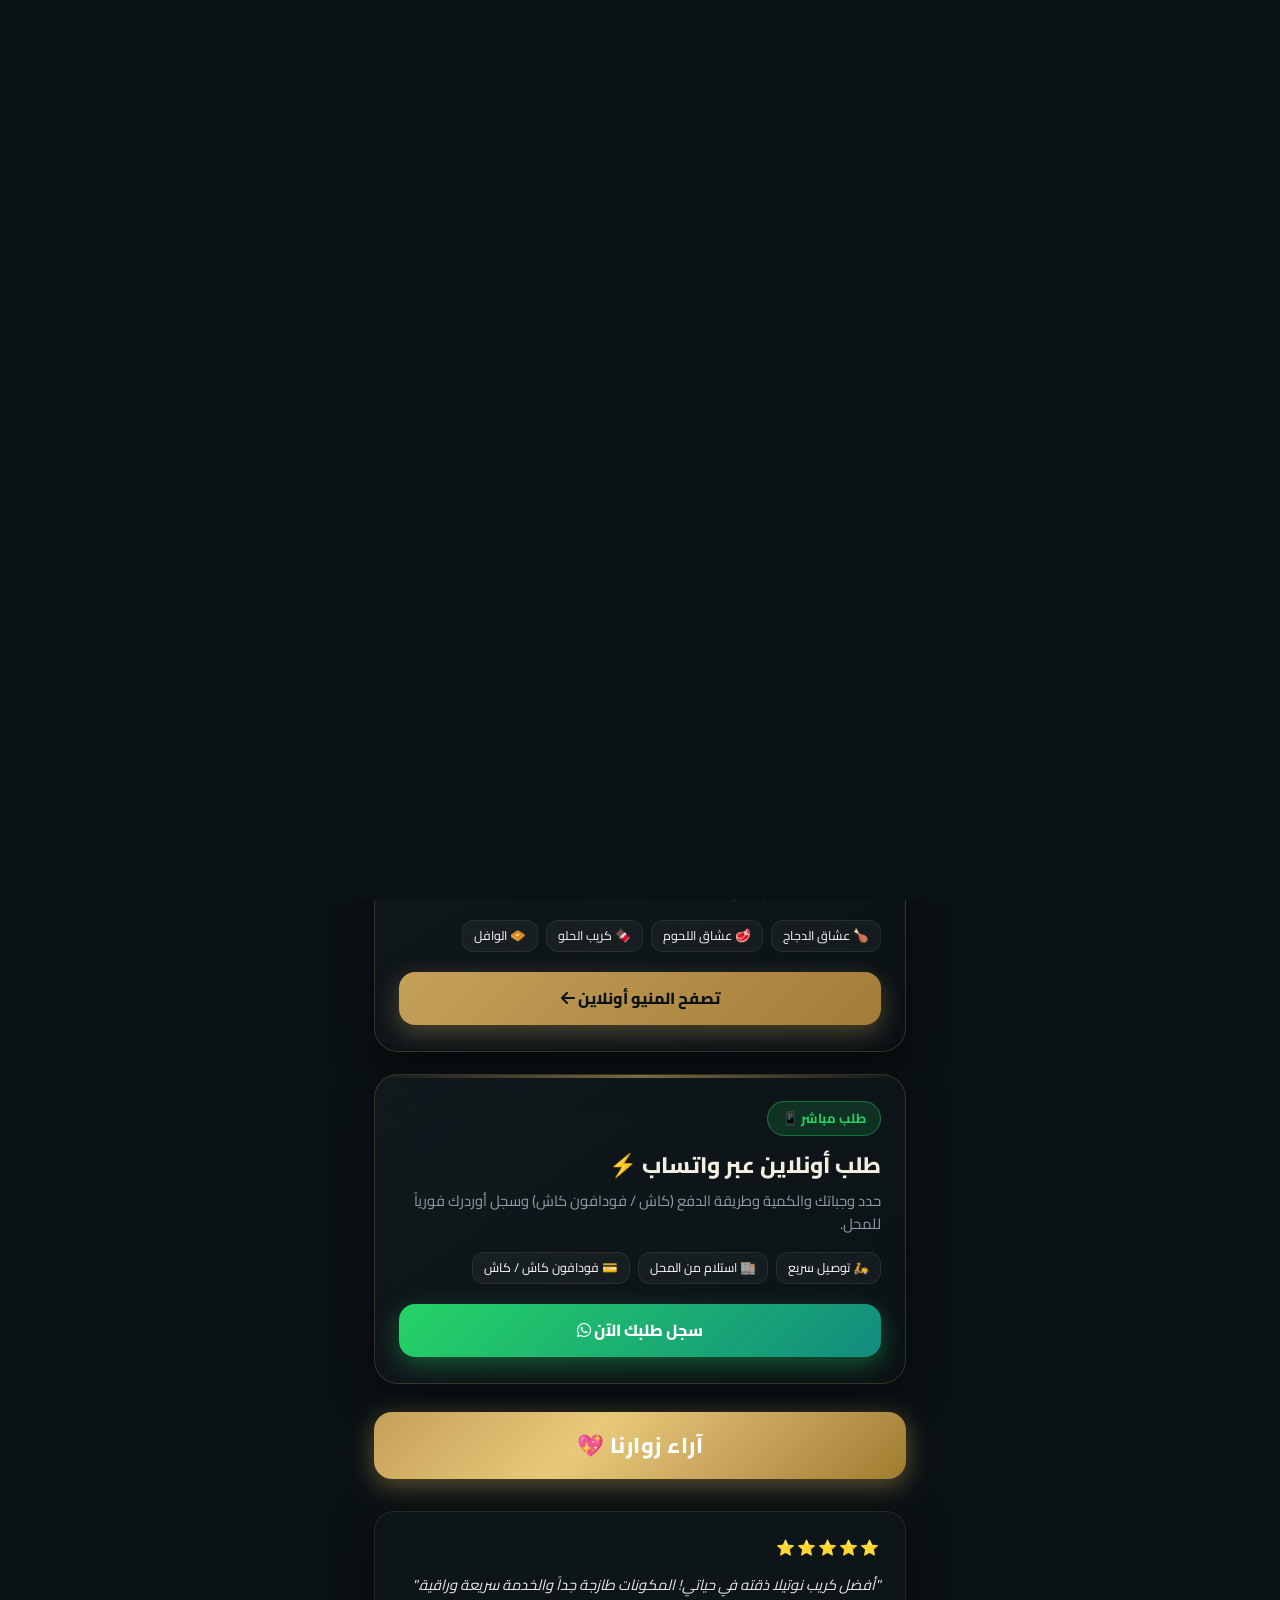
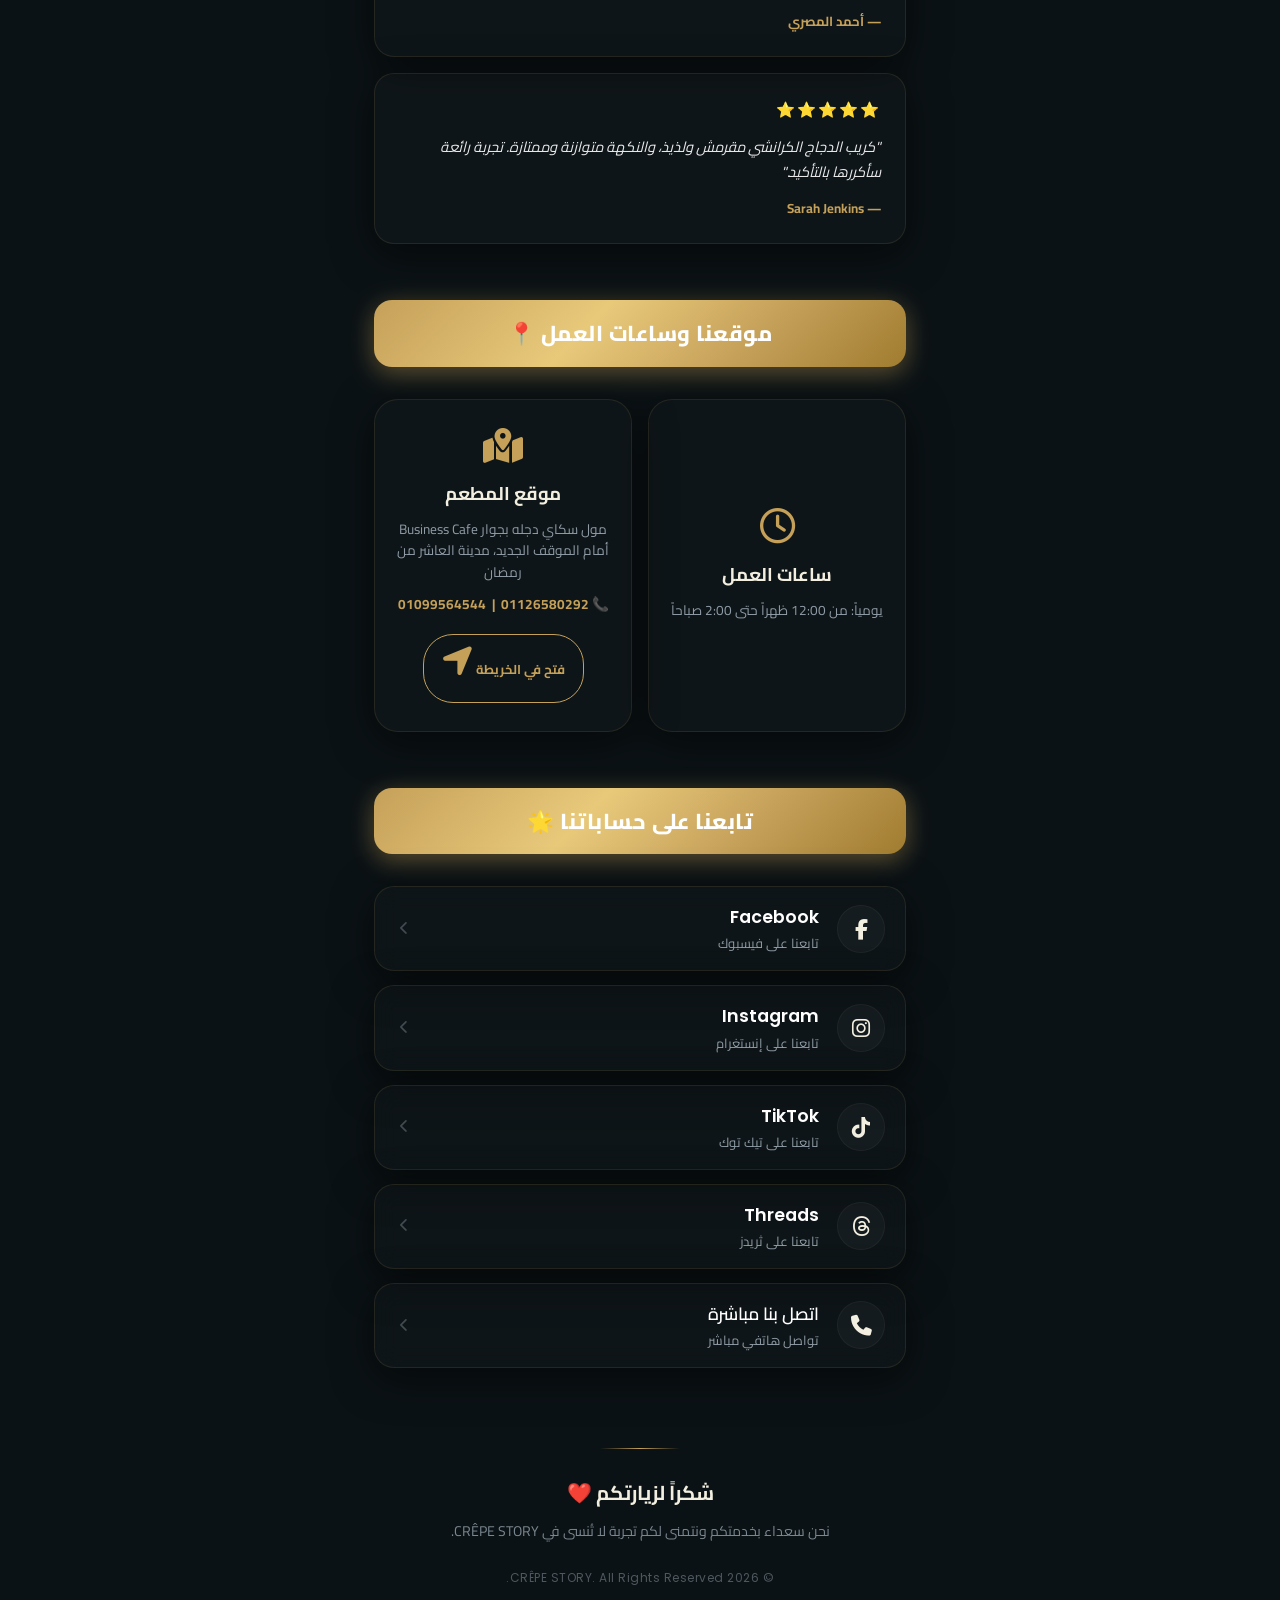
==== index.html @ ba57faab "Add files via upload" ====
<!DOCTYPE html>
<html lang="ar" dir="rtl">

<head>
    <meta charset="UTF-8">
    <meta name="viewport"
        content="width=device-width, initial-scale=1.0, maximum-scale=1.0, minimum-scale=1.0, user-scalable=no, viewport-fit=cover">
    <meta name="description"
        content="مطعم CRÊPE STORY - استمتع بأشهى أنواع الكريب الحلو والحادق، المحضرة بأفضل المكونات وبطعم لا يُنسى. نسعد بخدمتكم ونتمنى لكم تجربة مميزة.">
    <meta name="keywords" content="كريب ستوري, crepe story, كريب حلو, كريب حادق, مطعم كريب, crepe story egypt, كريب">
    <meta property="og:title" content="CRÊPE STORY | Restaurant & Café">
    <meta property="og:description"
        content="استمتع بأشهى أنواع الكريب الحلو والحادق، المحضرة بأفضل المكونات وبطعم لا يُنسى.">
    <meta property="og:image" content="logo.jpg">
    <meta property="og:type" content="website">

    <title>CRÊPE STORY | Restaurant & Café</title>

    <!-- PWA Meta & Manifest -->
    <link rel="manifest" href="manifest.json">
    <meta name="theme-color" content="#e85d04">
    <meta name="apple-mobile-web-app-capable" content="yes">
    <meta name="apple-mobile-web-app-status-bar-style" content="black-translucent">
    <meta name="apple-mobile-web-app-title" content="Crêpe Story">
    <link rel="apple-touch-icon" href="logo.jpg">

    <!-- Google Fonts -->
    <link rel="preconnect" href="https://fonts.googleapis.com">
    <link rel="preconnect" href="https://fonts.gstatic.com" crossorigin>
    <link
        href="https://fonts.googleapis.com/css2?family=Cairo:wght@300;400;600;700;800&family=Poppins:wght@300;400;500;600;700;800&display=swap"
        rel="stylesheet">

    <!-- FontAwesome Icons -->
    <link rel="stylesheet" href="https://cdnjs.cloudflare.com/ajax/libs/font-awesome/6.4.0/css/all.min.css">

    <!-- Custom CSS -->
    <link rel="stylesheet" href="style.css">
    <link rel="stylesheet" href="style.css?v=3">
</head>

<body data-lang="ar">

    <!-- ========== PARTICLE SPLASH SCREEN ========== -->
    <div id="door-splash" class="door-splash">
        <!-- Logo centered -->
        <div class="door-logo-wrap" id="door-logo-wrap">
            <div class="door-logo-ring">
                <img src="logo.jpg" alt="CRÊPE STORY" class="door-logo">
            </div>
            <p class="door-brand-name">CRÊPE STORY</p>
            <p class="door-brand-sub">Restaurant &amp; Café</p>
        </div>
        <!-- Particles injected here by JS -->
    </div>
    <!-- =============================================== -->


    <!-- Floating Language Switcher -->
    <div class="lang-switch-container">
        <button id="lang-btn" class="lang-btn">
            <span class="lang-ar">English <i class="fa-solid fa-globe"></i></span>
            <span class="lang-en">العربية <i class="fa-solid fa-globe"></i></span>
        </button>
    </div>

    <!-- Theme Color Switcher -->
    <div class="theme-switcher" id="theme-switcher">
        <button class="theme-toggle-btn" id="theme-toggle-btn" title="تغيير لون الخلفية">🎨</button>
        <div class="theme-dots" id="theme-dots">
            <button class="theme-dot active" data-theme="midnight" style="background:#0B1215;"
                title="Midnight"></button>
            <button class="theme-dot" data-theme="ocean" style="background:#0D1B2A;" title="Ocean"></button>
            <button class="theme-dot" data-theme="forest" style="background:#0A1A0F;" title="Forest"></button>
            <button class="theme-dot" data-theme="espresso" style="background:#1A0F0A;" title="Espresso"></button>
            <button class="theme-dot" data-theme="plum" style="background:#160D24;" title="Plum"></button>
            <button class="theme-dot" data-theme="slate" style="background:#141820;" title="Slate"></button>
        </div>
    </div>

    <!-- Luxury Background Elements -->
    <div class="bg-glow bg-glow-1"></div>
    <div class="bg-glow bg-glow-2"></div>
    <div class="bg-glow bg-glow-3"></div>

    <div class="container">
        <!-- Hero Section -->
        <header class="hero-section">
            <div class="logo-container reveal fade-down">
                <div class="logo-wrapper">
                    <img src="logo.jpg" alt="CRÊPE STORY Logo" class="brand-logo">
                </div>
            </div>

            <h1 class="brand-title reveal font-en">CRÊPE STORY</h1>
            <p class="brand-subtitle reveal font-en">Restaurant & Café</p>

            <div class="restaurant-status-badge reveal fade-down">
                <span class="status-dot"></span>
                <span class="lang-ar">مفتوح الآن للطلبات والتوصيل 🟢</span>
                <span class="lang-en">Open Now For Orders & Delivery 🟢</span>
            </div>

            <div class="welcome-box reveal fade-up">
                <div class="lang-ar">
                    <p class="welcome-title">مرحباً بكم في مطعم CRÊPE STORY ✨</p>
                    <p class="welcome-text">
                        استمتع بأشهى أنواع الكريب الحلو والحادق، المحضرة بأفضل المكونات العالمية وبطعم مميز لا يُنسى.
                    </p>
                </div>
                <div class="lang-en">
                    <p class="welcome-title">Welcome to CRÊPE STORY ✨</p>
                    <p class="welcome-text">
                        Savor our exquisite sweet and savory crepes, crafted with premium ingredients for an unforgettable dining experience.
                    </p>
                </div>
            </div>

            <div class="cta-container reveal fade-up">
                <a href="menu.html" class="btn-order btn-glow">
                    <span class="lang-ar">استعرض المنيو واطلب الآن <i class="fa-solid fa-utensils"></i></span>
                    <span class="lang-en">Explore Menu & Order <i class="fa-solid fa-utensils"></i></span>
                </a>
            </div>
        </header>

        <!-- Main World-Class Action Feature Cards -->
        <section class="portal-features-section">
            <!-- Digital Interactive Menu Card -->
            <div class="portal-card menu-portal-card reveal fade-up">
                <div class="portal-card-badge">
                    <span class="lang-ar">المنيو الرقمي 📖</span>
                    <span class="lang-en">Digital Menu 📖</span>
                </div>
                <div class="portal-card-body">
                    <h2 class="portal-card-title">
                        <span class="lang-ar">منيو كريب ستوري المتكامل 🍽️</span>
                        <span class="lang-en">Our Full Digital Menu 🍽️</span>
                    </h2>
                    <p class="portal-card-desc">
                        <span class="lang-ar">تصفح أصناف الكريب الحادق، الدجاج، اللحوم، الميكسات، الوافل والحلويات مع خاصية البحث المباشر السريعة.</span>
                        <span class="lang-en">Explore savory & sweet crepes, mixes, waffles and sides with live instant search.</span>
                    </p>
                    <div class="portal-tags">
                        <span class="portal-tag">🍗 عشاق الدجاج</span>
                        <span class="portal-tag">🥩 عشاق اللحوم</span>
                        <span class="portal-tag">🍫 كريب الحلو</span>
                        <span class="portal-tag">🧇 الوافل</span>
                    </div>
                    <a href="menu.html" class="btn-portal-action">
                        <span class="lang-ar">تصفح المنيو أونلاين <i class="fa-solid fa-arrow-left"></i></span>
                        <span class="lang-en">Browse Digital Menu <i class="fa-solid fa-arrow-right"></i></span>
                    </a>
                </div>
            </div>

            <!-- Direct Order Card -->
            <div class="portal-card order-portal-card reveal fade-up">
                <div class="portal-card-badge order-badge">
                    <span class="lang-ar">طلب مباشر 📱</span>
                    <span class="lang-en">Direct Order 📱</span>
                </div>
                <div class="portal-card-body">
                    <h2 class="portal-card-title">
                        <span class="lang-ar">طلب أونلاين عبر واتساب ⚡</span>
                        <span class="lang-en">Fast WhatsApp Pre-Order ⚡</span>
                    </h2>
                    <p class="portal-card-desc">
                        <span class="lang-ar">حدد وجباتك والكمية وطريقة الدفع (كاش / فودافون كاش) وسجل أوردرك فورياً للمحل.</span>
                        <span class="lang-en">Select items, delivery method & payment option for quick WhatsApp order dispatch.</span>
                    </p>
                    <div class="portal-tags">
                        <span class="portal-tag">🛵 توصيل سريع</span>
                        <span class="portal-tag">🏬 استلام من المحل</span>
                        <span class="portal-tag">💳 فودافون كاش / كاش</span>
                    </div>
                    <a href="order.html" class="btn-portal-action btn-portal-wa">
                        <span class="lang-ar">سجل طلبك الآن <i class="fa-brands fa-whatsapp"></i></span>
                        <span class="lang-en">Order via WhatsApp <i class="fa-brands fa-whatsapp"></i></span>
                    </a>
                </div>
            </div>
        </section>

        <!-- Testimonials Section -->
        <section class="testimonials-section reveal">
            <h2 class="section-title section-title-gold">
                <span class="lang-ar">آراء زوارنا 💖</span>
                <span class="lang-en">Guest Experiences 💖</span>
            </h2>
            <div class="testimonials-grid">
                <div class="review-card">
                    <div class="review-stars">⭐⭐⭐⭐⭐</div>
                    <p class="lang-ar">"أفضل كريب نوتيلا ذقته في حياتي! المكونات طازجة جداً والخدمة سريعة وراقية."</p>
                    <p class="lang-en">"The absolute best Nutella crepe I've ever had! Premium ingredients and top-notch service."</p>
                    <span class="review-author">— أحمد المصري</span>
                </div>
                <div class="review-card">
                    <div class="review-stars">⭐⭐⭐⭐⭐</div>
                    <p class="lang-ar">"كريب الدجاج الكرانشي مقرمش ولذيذ، والنكهة متوازنة وممتازة. تجربة رائعة سأكررها بالتأكيد."</p>
                    <p class="lang-en">"The crispy chicken crepe is delicious and perfectly seasoned. An amazing culinary experience!"</p>
                    <span class="review-author">— Sarah Jenkins</span>
                </div>
            </div>
        </section>

        <!-- Hours & Location -->
        <section class="location-section reveal">
            <h2 class="section-title section-title-gold">
                <span class="lang-ar">موقعنا وساعات العمل 📍</span>
                <span class="lang-en">Hours & Location 📍</span>
            </h2>
            <div class="location-cards">
                <div class="info-card">
                    <i class="fa-regular fa-clock"></i>
                    <h3 class="lang-ar">ساعات العمل</h3>
                    <h3 class="lang-en">Opening Hours</h3>
                    <p class="lang-ar">يومياً: من 12:00 ظهراً حتى 2:00 صباحاً</p>
                    <p class="lang-en">Daily: 12:00 PM – 2:00 AM</p>
                </div>
                <div class="info-card">
                    <i class="fa-solid fa-map-location-dot"></i>
                    <h3 class="lang-ar">موقع المطعم</h3>
                    <h3 class="lang-en">Our Address</h3>
                    <p class="lang-ar">مول سكاي دجله بجوار Business Cafe<br>أمام الموقف الجديد، مدينة العاشر من رمضان</p>
                    <p class="lang-en">Sky Dagla Mall, next to Business Cafe<br>Madinat El Ashir Men Ramadan</p>
                    <p style="margin-top:10px;font-size:0.85rem;color:var(--primary-color);font-weight:700;">📞 01126580292 &nbsp;|&nbsp; 01099564544</p>
                    <a href="https://www.google.com/maps/search/مدينة+العاشر+من+رمضان+مول+سكاي+دجله" target="_blank" class="btn-map">
                        <span class="lang-ar">فتح في الخريطة <i class="fa-solid fa-location-arrow"></i></span>
                        <span class="lang-en">Open Google Maps <i class="fa-solid fa-location-arrow"></i></span>
                    </a>
                </div>
            </div>
        </section>

        <!-- Social Links Section -->
        <section id="social-section" class="social-section reveal">
            <h2 class="section-title section-title-gold">
                <span class="lang-ar">تابعنا على حساباتنا 🌟</span>
                <span class="lang-en">Join Our Community 🌟</span>
            </h2>

            <div class="cards-grid">
                <!-- Facebook Card -->
                <a href="https://www.facebook.com/share/1GA4NKJy3U/" target="_blank" class="social-card" style="--card-index: 1;">
                    <div class="card-icon facebook">
                        <i class="fa-brands fa-facebook-f"></i>
                    </div>
                    <div class="card-content">
                        <h3>Facebook</h3>
                        <p class="follow-text lang-ar">تابعنا على فيسبوك</p>
                        <p class="follow-text lang-en">Follow us on Facebook</p>
                    </div>
                    <div class="card-arrow">
                        <i class="fa-solid fa-chevron-left"></i>
                    </div>
                </a>

                <!-- Instagram Card -->
                <a href="https://www.instagram.com/crepestory20?igsh=mxy3ywdqengzegzocg%3D%3D" target="_blank" class="social-card" style="--card-index: 2;">
                    <div class="card-icon instagram">
                        <i class="fa-brands fa-instagram"></i>
                    </div>
                    <div class="card-content">
                        <h3>Instagram</h3>
                        <p class="follow-text lang-ar">تابعنا على إنستغرام</p>
                        <p class="follow-text lang-en">Follow us on Instagram</p>
                    </div>
                    <div class="card-arrow">
                        <i class="fa-solid fa-chevron-left"></i>
                    </div>
                </a>

                <!-- TikTok Card -->
                <a href="https://www.tiktok.com/@crpe.story4?lang=ar&is_from_webapp=1&sender_device=mobile&sender_web_id=7627583332037264904" target="_blank" class="social-card" style="--card-index: 3;">
                    <div class="card-icon tiktok">
                        <i class="fa-brands fa-tiktok"></i>
                    </div>
                    <div class="card-content">
                        <h3>TikTok</h3>
                        <p class="follow-text lang-ar">تابعنا على تيك توك</p>
                        <p class="follow-text lang-en">Follow us on TikTok</p>
                    </div>
                    <div class="card-arrow">
                        <i class="fa-solid fa-chevron-left"></i>
                    </div>
                </a>

                <!-- Threads Card -->
                <a href="https://www.threads.com/@crepestory20" target="_blank" class="social-card" style="--card-index: 4;">
                    <div class="card-icon threads">
                        <i class="fa-brands fa-threads"></i>
                    </div>
                    <div class="card-content">
                        <h3>Threads</h3>
                        <p class="follow-text lang-ar">تابعنا على ثريدز</p>
                        <p class="follow-text lang-en">Follow us on Threads</p>
                    </div>
                    <div class="card-arrow">
                        <i class="fa-solid fa-chevron-left"></i>
                    </div>
                </a>

                <!-- Phone Card -->
                <a href="tel:+201099564544" class="social-card" style="--card-index: 5;">
                    <div class="card-icon phone">
                        <i class="fa-solid fa-phone"></i>
                    </div>
                    <div class="card-content">
                        <h3 class="lang-ar">اتصل بنا مباشرة</h3>
                        <h3 class="lang-en">Call Us Directly</h3>
                        <p class="follow-text lang-ar">تواصل هاتفي مباشر</p>
                        <p class="follow-text lang-en">Click to make a direct call</p>
                    </div>
                    <div class="card-arrow">
                        <i class="fa-solid fa-chevron-left"></i>
                    </div>
                </a>
            </div>
        </section>

        <!-- Footer Section -->
        <footer class="footer-section reveal">
            <div class="footer-divider"></div>
            <p class="footer-thanks">شكراً لزيارتكم ❤️</p>
            <p class="footer-message">
                <span class="lang-ar">نحن سعداء بخدمتكم ونتمنى لكم تجربة لا تُنسى في CRÊPE STORY.</span>
                <span class="lang-en">We look forward to serving you and creating unforgettable memories at CRÊPE STORY.</span>
            </p>
            <p class="footer-copyright font-en">
                &copy; 2026 CRÊPE STORY. All Rights Reserved.
            </p>
        </footer>
    </div>

    <!-- Custom JS -->
    <script src="script.js?v=2"></script>
    <script src="script.js?v=3"></script>
</body>

</html>
---- style.css ----
/* ==========================================
   DESIGN SYSTEM & GLOBAL VARIABLES (GLOBAL BRAND)
   ========================================== */
:root {
    /* Premium International Palette: Midnight Slate & Brushed Gold */
    --bg-color: #0B1215;
    --primary-color: #C5A059; /* Sophisticated Brushed Gold */
    --secondary-color: #F3EFE0; /* Soft Premium Ivory */
    --text-white: #FFFFFF;
    --text-gray: #8F9CA6;
    
    /* Glassmorphism Configuration */
    --glass-bg: rgba(255, 255, 255, 0.015);
    --glass-border: rgba(197, 160, 89, 0.12);
    --glass-border-hover: rgba(197, 160, 89, 0.6);
    --glow-shadow: 0 0 25px rgba(197, 160, 89, 0.25);
    --card-shadow: 0 10px 40px 0 rgba(0, 0, 0, 0.55);
    
    /* Typography */
    --font-ar: 'Cairo', sans-serif;
    --font-en: 'Poppins', sans-serif;
    
    --transition-smooth: all 0.4s cubic-bezier(0.165, 0.84, 0.44, 1);
}

/* ==========================================
   MULTILINGUAL ARCHITECTURE
   ========================================== */
/* Set styles according to document state */
body[data-lang="ar"] {
    direction: rtl;
    font-family: var(--font-ar);
    text-align: right;
}

body[data-lang="en"] {
    direction: ltr;
    font-family: var(--font-en);
    text-align: left;
}

/* Hide inactive language blocks completely */
body[data-lang="ar"] .lang-en {
    display: none !important;
}

body[data-lang="en"] .lang-ar {
    display: none !important;
}

/* Align list markers or arrows based on direction */
body[data-lang="ar"] .card-arrow {
    margin-right: auto;
    margin-left: 5px;
}
body[data-lang="ar"] .card-arrow i {
    transform: scaleX(1); /* Default left chevron in RTL */
}

body[data-lang="en"] .card-arrow {
    margin-left: auto;
    margin-right: 5px;
}
body[data-lang="en"] .card-arrow i {
    transform: scaleX(-1); /* Flips left chevron to point right in LTR */
}

/* ==========================================
   RESET & BASE STYLES
   ========================================== */
* {
    margin: 0;
    padding: 0;
    box-sizing: border-box;
}

html {
    scroll-behavior: smooth;
    background-color: var(--bg-color);
    /* Lock font scaling on mobile */
    -webkit-text-size-adjust: 100%;
    -ms-text-size-adjust: 100%;
    text-size-adjust: 100%;
    font-size: 16px;
}

body {
    color: var(--text-white);
    background-color: var(--bg-color);
    line-height: 1.6;
    overflow-x: hidden;
    min-height: 100vh;
    position: relative;
    display: flex;
    justify-content: center;
    /* Prevent double-tap zoom on mobile */
    touch-action: manipulation;
}

h1, h2, h3, h4, h5, h6 {
    color: var(--secondary-color);
}

a {
    text-decoration: none;
    color: inherit;
    /* Prevent double-tap zoom on links */
    touch-action: manipulation;
}

.font-en {
    font-family: var(--font-en);
}

/* ==========================================
   PREMIUM ANIMATED BACKGROUND SYSTEM
   ========================================== */

/* === Base Gradient Mesh === */
body::before {
    content: '';
    position: fixed;
    inset: 0;
    z-index: -3;
    background:
        radial-gradient(ellipse 80% 50% at 20% 10%, rgba(197, 160, 89, 0.13) 0%, transparent 55%),
        radial-gradient(ellipse 60% 40% at 80% 80%, rgba(30, 80, 110, 0.18) 0%, transparent 55%),
        radial-gradient(ellipse 70% 60% at 50% 40%, rgba(120, 60, 20, 0.10) 0%, transparent 60%),
        linear-gradient(160deg, #0B1215 0%, #0e1820 40%, #0B1215 100%);
    pointer-events: none;
}

/* === Animated Aurora Top === */
body::after {
    content: '';
    position: fixed;
    top: -30%;
    left: -10%;
    width: 120%;
    height: 70%;
    z-index: -2;
    background: conic-gradient(
        from 200deg at 50% 50%,
        rgba(197, 160, 89, 0.0) 0deg,
        rgba(197, 160, 89, 0.10) 60deg,
        rgba(60, 120, 180, 0.08) 120deg,
        rgba(197, 160, 89, 0.0) 180deg,
        rgba(160, 80, 30, 0.07) 240deg,
        rgba(197, 160, 89, 0.0) 360deg
    );
    filter: blur(60px);
    animation: auroraRotate 18s linear infinite;
    pointer-events: none;
    border-radius: 50%;
}

@keyframes auroraRotate {
    0%   { transform: rotate(0deg) scale(1.0); opacity: 0.7; }
    50%  { transform: rotate(180deg) scale(1.15); opacity: 1; }
    100% { transform: rotate(360deg) scale(1.0); opacity: 0.7; }
}

/* === Legacy bg-glow elements — now enhanced === */
.bg-glow {
    position: fixed;
    border-radius: 50%;
    pointer-events: none;
    z-index: -1;
}

/* Golden pulse blob — top center */
.bg-glow-1 {
    width: 500px;
    height: 500px;
    background: radial-gradient(circle, rgba(197, 160, 89, 0.30) 0%, rgba(197, 100, 30, 0.12) 50%, transparent 75%);
    top: -180px;
    left: 50%;
    transform: translateX(-50%);
    filter: blur(80px);
    animation: blobPulse1 8s ease-in-out infinite;
}

@keyframes blobPulse1 {
    0%, 100% { transform: translateX(-50%) scale(1);   opacity: 0.65; }
    50%       { transform: translateX(-50%) scale(1.18); opacity: 1.0; }
}

/* Teal deep blob — mid right */
.bg-glow-2 {
    width: 400px;
    height: 400px;
    background: radial-gradient(circle, rgba(20, 90, 130, 0.28) 0%, transparent 70%);
    top: 38%;
    right: -120px;
    filter: blur(90px);
    animation: blobPulse2 11s ease-in-out infinite;
}

@keyframes blobPulse2 {
    0%, 100% { transform: scale(1) translateY(0);    opacity: 0.55; }
    50%       { transform: scale(1.22) translateY(-30px); opacity: 0.85; }
}

/* Amber warm blob — bottom left */
.bg-glow-3 {
    width: 450px;
    height: 450px;
    background: radial-gradient(circle, rgba(180, 100, 30, 0.22) 0%, rgba(197, 160, 89, 0.10) 40%, transparent 70%);
    bottom: -180px;
    left: -130px;
    filter: blur(100px);
    animation: blobPulse3 13s ease-in-out infinite;
}

@keyframes blobPulse3 {
    0%, 100% { transform: scale(1) rotate(0deg);    opacity: 0.50; }
    50%       { transform: scale(1.15) rotate(15deg); opacity: 0.80; }
}

/* === Floating Bokeh Stars === */
.bokeh-layer {
    position: fixed;
    inset: 0;
    z-index: -1;
    pointer-events: none;
    overflow: hidden;
}

.bokeh-dot {
    position: absolute;
    border-radius: 50%;
    background: rgba(197, 160, 89, 0.55);
    box-shadow: 0 0 12px 4px rgba(197, 160, 89, 0.35);
    animation: bokehFloat linear infinite;
    opacity: 0;
}

/* Individual bokeh sizes & positions */
.bokeh-dot:nth-child(1)  { width:4px;  height:4px;  left:8%;   animation-duration:14s; animation-delay:0s;   }
.bokeh-dot:nth-child(2)  { width:3px;  height:3px;  left:18%;  animation-duration:18s; animation-delay:2s;   }
.bokeh-dot:nth-child(3)  { width:5px;  height:5px;  left:30%;  animation-duration:11s; animation-delay:4s;   }
.bokeh-dot:nth-child(4)  { width:2px;  height:2px;  left:45%;  animation-duration:20s; animation-delay:1s;   }
.bokeh-dot:nth-child(5)  { width:4px;  height:4px;  left:60%;  animation-duration:16s; animation-delay:6s;   }
.bokeh-dot:nth-child(6)  { width:3px;  height:3px;  left:72%;  animation-duration:13s; animation-delay:3s;   }
.bokeh-dot:nth-child(7)  { width:5px;  height:5px;  left:85%;  animation-duration:19s; animation-delay:7s;   }
.bokeh-dot:nth-child(8)  { width:2px;  height:2px;  left:55%;  animation-duration:22s; animation-delay:5s;   }
.bokeh-dot:nth-child(9)  { width:3px;  height:3px;  left:25%;  animation-duration:17s; animation-delay:9s;   }
.bokeh-dot:nth-child(10) { width:4px;  height:4px;  left:90%;  animation-duration:12s; animation-delay:2.5s; }
.bokeh-dot:nth-child(11) { width:2px;  height:2px;  left:40%;  animation-duration:21s; animation-delay:8s;   background: rgba(100,180,220,0.5); box-shadow: 0 0 10px 3px rgba(100,180,220,0.3); }
.bokeh-dot:nth-child(12) { width:3px;  height:3px;  left:70%;  animation-duration:15s; animation-delay:11s;  background: rgba(220,160,80,0.6);  box-shadow: 0 0 10px 3px rgba(220,160,80,0.4); }

@keyframes bokehFloat {
    0%   { transform: translateY(110vh) scale(0.5); opacity: 0;   }
    10%  { opacity: 0.9; }
    90%  { opacity: 0.6; }
    100% { transform: translateY(-10vh) scale(1.2); opacity: 0; }
}

/* === Scanline Texture Overlay === */
.bg-scanline {
    position: fixed;
    inset: 0;
    z-index: -1;
    pointer-events: none;
    background-image: repeating-linear-gradient(
        0deg,
        transparent,
        transparent 2px,
        rgba(0,0,0,0.03) 2px,
        rgba(0,0,0,0.03) 4px
    );
}


/* ==========================================
   STICKY LANGUAGE TOGGLE
   ========================================== */
.lang-switch-container {
    position: fixed;
    top: 24px;
    right: 24px;
    z-index: 1000;
}

.lang-btn {
    background: rgba(255, 255, 255, 0.03);
    border: 1px solid var(--glass-border);
    backdrop-filter: blur(12px);
    -webkit-backdrop-filter: blur(12px);
    color: var(--secondary-color);
    padding: 10px 18px;
    border-radius: 30px;
    font-size: 0.88rem;
    font-weight: 600;
    cursor: pointer;
    box-shadow: 0 4px 20px rgba(0, 0, 0, 0.3);
    transition: var(--transition-smooth);
    display: flex;
    align-items: center;
    gap: 8px;
}

.lang-btn:hover {
    transform: translateY(-2px);
    background: rgba(255, 255, 255, 0.08);
    border-color: var(--primary-color);
    box-shadow: 0 4px 25px rgba(197, 160, 89, 0.2);
}

/* ==========================================
   THEME COLOR SWITCHER (COLLAPSIBLE)
   ========================================== */
.theme-switcher {
    position: fixed;
    top: 72px;
    right: 16px;
    z-index: 1000;
    display: flex;
    align-items: center;
    gap: 0;
}

.theme-toggle-btn {
    width: 36px;
    height: 36px;
    border-radius: 50%;
    border: 1px solid var(--glass-border);
    background: rgba(255, 255, 255, 0.04);
    backdrop-filter: blur(12px);
    -webkit-backdrop-filter: blur(12px);
    font-size: 1rem;
    cursor: pointer;
    box-shadow: 0 4px 15px rgba(0,0,0,0.3);
    transition: all 0.3s ease;
    display: flex;
    align-items: center;
    justify-content: center;
    flex-shrink: 0;
    z-index: 2;
}

.theme-toggle-btn:hover {
    transform: scale(1.1);
    border-color: var(--primary-color);
    box-shadow: 0 0 12px rgba(197, 160, 89, 0.3);
}

/* Dots panel — hidden by default */
.theme-dots {
    display: flex;
    align-items: center;
    gap: 7px;
    padding: 7px 12px 7px 8px;
    background: rgba(255, 255, 255, 0.04);
    border: 1px solid var(--glass-border);
    backdrop-filter: blur(16px);
    -webkit-backdrop-filter: blur(16px);
    border-radius: 0 30px 30px 0;
    margin-right: -4px;
    /* Hidden state */
    max-width: 0;
    overflow: hidden;
    opacity: 0;
    pointer-events: none;
    transition: max-width 0.4s cubic-bezier(0.165, 0.84, 0.44, 1),
                opacity 0.3s ease,
                padding 0.3s ease;
    padding-right: 0;
    padding-left: 0;
}

body[data-lang="en"] .theme-dots {
    border-radius: 30px 0 0 30px;
    margin-right: 0;
    margin-left: -4px;
}

/* Open state */
.theme-dots.open {
    max-width: 220px;
    opacity: 1;
    pointer-events: all;
    padding: 7px 12px 7px 8px;
}

.theme-dot {
    width: 20px;
    height: 20px;
    border-radius: 50%;
    border: 2px solid rgba(255, 255, 255, 0.15);
    cursor: pointer;
    transition: all 0.3s ease;
    padding: 0;
    outline: none;
    flex-shrink: 0;
}

.theme-dot:hover {
    transform: scale(1.28);
    border-color: rgba(255, 255, 255, 0.5);
}

.theme-dot.active {
    border: 2px solid var(--primary-color);
    box-shadow: 0 0 8px rgba(197, 160, 89, 0.65);
    transform: scale(1.22);
}

/* ==========================================
   LAYOUT CONTAINER
   ========================================== */
.container {
    width: 100%;
    max-width: 580px; /* Highly optimized links & restaurant layout */
    padding: 60px 24px;
    display: flex;
    flex-direction: column;
    align-items: center;
    min-height: 100vh;
}

/* ==========================================
   HERO SECTION
   ========================================== */
.hero-section {
    width: 100%;
    display: flex;
    flex-direction: column;
    align-items: center;
    text-align: center;
    margin-bottom: 48px;
}

.logo-container {
    margin-bottom: 24px;
}

.logo-wrapper {
    width: 140px;
    height: 140px;
    border-radius: 50%;
    padding: 4px;
    background: linear-gradient(135deg, var(--primary-color) 0%, rgba(197, 160, 89, 0.1) 100%);
    box-shadow: 0 10px 35px rgba(0, 0, 0, 0.6), 0 0 20px rgba(197, 160, 89, 0.15);
    display: flex;
    justify-content: center;
    align-items: center;
    animation: floatLogo 6s ease-in-out infinite;
}

.brand-logo {
    width: 100%;
    height: 100%;
    object-fit: cover;
    border-radius: 50%;
    border: 3px solid var(--bg-color);
}

.brand-title {
    font-size: 2.8rem;
    font-weight: 800;
    letter-spacing: 2px;
    margin-bottom: 4px;
    background: linear-gradient(135deg, var(--secondary-color) 40%, var(--primary-color) 100%);
    -webkit-background-clip: text;
    -webkit-text-fill-color: transparent;
}

.brand-subtitle {
    font-size: 1.05rem;
    font-weight: 400;
    color: var(--primary-color);
    letter-spacing: 6px;
    margin-bottom: 36px;
    text-transform: uppercase;
}

.welcome-box {
    width: 100%;
    background: var(--glass-bg);
    border: 1px solid var(--glass-border);
    backdrop-filter: blur(16px);
    -webkit-backdrop-filter: blur(16px);
    border-radius: 24px;
    padding: 30px 24px;
    box-shadow: var(--card-shadow);
    margin-bottom: 32px;
    position: relative;
    overflow: hidden;
}

.welcome-box::before {
    content: '';
    position: absolute;
    top: 0;
    left: 0;
    width: 100%;
    height: 2px;
    background: linear-gradient(90deg, transparent, var(--primary-color), transparent);
}

.welcome-title {
    font-size: 1.3rem;
    font-weight: 700;
    color: var(--secondary-color);
    margin-bottom: 12px;
}

.welcome-text {
    font-size: 0.95rem;
    color: var(--text-white);
    opacity: 0.85;
    line-height: 1.8;
}

.cta-container {
    width: 100%;
    display: flex;
    justify-content: center;
}

.btn-order {
    display: inline-flex;
    align-items: center;
    justify-content: center;
    gap: 12px;
    padding: 16px 48px;
    font-size: 1.05rem;
    font-weight: 700;
    color: #0b1215;
    background: linear-gradient(135deg, var(--secondary-color) 0%, var(--primary-color) 100%);
    border: none;
    border-radius: 50px;
    cursor: pointer;
    box-shadow: var(--glow-shadow);
    transition: var(--transition-smooth);
    position: relative;
    overflow: hidden;
}

.btn-order:hover {
    transform: translateY(-3px);
    box-shadow: 0 0 35px rgba(197, 160, 89, 0.55);
}

/* ==========================================
   OFFERS SECTION
   ========================================== */
.offers-section {
    width: 100%;
    margin-bottom: 56px;
}

.section-title {
    font-size: 1.45rem;
    font-weight: 700;
    text-align: center;
    margin-bottom: 32px;
    letter-spacing: 1px;
}

/* المستطيل الذهبي للعناوين */
.section-title-gold {
    display: block;
    width: 100%;
    background: linear-gradient(135deg, #C5A059 0%, #e8c97a 40%, #C5A059 70%, #a07c30 100%);
    color: #ffffff !important;
    padding: 16px 28px;
    border-radius: 18px;
    font-size: 1.35rem;
    font-weight: 800;
    letter-spacing: 0.5px;
    text-align: center;
    box-shadow: 0 6px 24px rgba(197, 160, 89, 0.45), 0 2px 8px rgba(0,0,0,0.3);
    margin-bottom: 32px;
    position: relative;
    overflow: hidden;
}

.section-title-gold::before {
    content: '';
    position: absolute;
    top: 0; left: -75%;
    width: 50%;
    height: 100%;
    background: linear-gradient(90deg, transparent, rgba(255,255,255,0.25), transparent);
    animation: goldShine 3s ease-in-out infinite;
}

@keyframes goldShine {
    0%   { left: -75%; }
    100% { left: 125%; }
}

.section-title-gold span {
    color: #ffffff !important;
    -webkit-text-fill-color: #ffffff !important;
}

/* مستطيل ذهبي حول زر اطلب الآن */
.btn-order-now-wrapper {
    padding: 5px;
    border-radius: 55px;
    background: linear-gradient(135deg, #C5A059 0%, #e8c97a 50%, #C5A059 100%);
    background-size: 200% 200%;
    animation: goldPulse 3s ease-in-out infinite;
    box-shadow: 0 4px 20px rgba(197, 160, 89, 0.5);
    display: flex;
    justify-content: center;
    width: 100%;
    max-width: 320px;
}

@keyframes goldPulse {
    0%, 100% { background-position: 0% 50%; box-shadow: 0 4px 20px rgba(197, 160, 89, 0.5); }
    50%       { background-position: 100% 50%; box-shadow: 0 4px 30px rgba(197, 160, 89, 0.8); }
}

.btn-order-now-wrapper .btn-order-now {
    background: #0b1215;
    color: #ffffff;
    border: none;
    max-width: 100%;
    width: 100%;
    font-weight: 800;
    font-size: 1.1rem;
}

.btn-order-now-wrapper .btn-order-now:hover {
    background: #0f1c21;
    transform: none;
    box-shadow: none;
}

/* ربط عناوين الأقسام بالصفحات الأخرى */
.menu-title-link {
    text-decoration: none;
    display: block;
    width: 100%;
    margin-bottom: 24px;
}

.menu-header-gold {
    cursor: pointer;
    transition: var(--transition-smooth);
    display: flex !important;
    justify-content: center;
    align-items: center;
    gap: 16px;
}

.menu-header-gold:hover {
    transform: translateY(-3px);
    box-shadow: 0 8px 24px rgba(197, 160, 89, 0.45);
}

.menu-click-btn {
    background: #0b1215;
    color: #ffffff;
    font-size: 0.85rem;
    font-weight: 700;
    padding: 6px 16px;
    border-radius: 30px;
    border: 1px solid rgba(255, 255, 255, 0.25);
    display: inline-flex;
    align-items: center;
    gap: 6px;
    box-shadow: 0 2px 8px rgba(0,0,0,0.3);
    animation: menuBtnPulse 2s infinite;
    vertical-align: middle;
    margin-right: 12px;
}

body[dir="ltr"] .menu-click-btn {
    margin-left: 12px;
    margin-right: 0;
}

@keyframes menuBtnPulse {
    0%, 100% { 
        transform: scale(1); 
        box-shadow: 0 2px 8px rgba(0,0,0,0.3);
    }
    50% { 
        transform: scale(1.08); 
        box-shadow: 0 0 12px rgba(197, 160, 89, 0.6);
        border-color: var(--primary-color);
    }
}

.offer-container {
    width: 100%;
    display: flex;
    justify-content: center;
}

/* المستطيل المتغيّر الألوان */
.offer-card-wrapper {
    width: 100%;
    max-width: 420px;
    padding: 4px;
    border-radius: 28px;
    position: relative;
    background: linear-gradient(90deg, #ff416c, #ff9a00, #36d1dc, #1fa2ff, #a855f7, #ff416c);
    background-size: 300% 300%;
    animation: borderColorCycle 4s linear infinite;
    box-shadow: 0 0 32px rgba(255, 100, 100, 0.3);
}

@keyframes borderColorCycle {
    0%   { background-position: 0% 50%;   box-shadow: 0 0 30px rgba(255, 65, 108, 0.5); }
    17%  { background-position: 50% 50%;  box-shadow: 0 0 30px rgba(255, 154, 0, 0.5); }
    33%  { background-position: 100% 50%; box-shadow: 0 0 30px rgba(54, 209, 220, 0.5); }
    50%  { background-position: 100% 0%;  box-shadow: 0 0 30px rgba(31, 162, 255, 0.5); }
    67%  { background-position: 50% 0%;   box-shadow: 0 0 30px rgba(168, 85, 247, 0.5); }
    83%  { background-position: 0% 0%;    box-shadow: 0 0 30px rgba(255, 65, 108, 0.5); }
    100% { background-position: 0% 50%;   box-shadow: 0 0 30px rgba(255, 65, 108, 0.5); }
}

.offer-card {
    background: #0d1a1e;
    border-radius: 24px;
    overflow: hidden;
    position: relative;
    transition: var(--transition-smooth);
    width: 100%;
    display: flex;
    flex-direction: column;
}

.offer-card-wrapper:hover .offer-card {
    transform: scale(0.995);
}

.offer-badge {
    position: absolute;
    top: 16px;
    background: linear-gradient(135deg, #e63946 0%, #d62828 100%);
    color: var(--text-white);
    font-size: 0.85rem;
    font-weight: 700;
    padding: 6px 16px;
    border-radius: 30px;
    z-index: 5;
    box-shadow: 0 4px 15px rgba(0, 0, 0, 0.4);
}

body[data-lang="ar"] .offer-badge {
    left: 16px;
}

body[data-lang="en"] .offer-badge {
    right: 16px;
}

.offer-img {
    width: 100%;
    height: auto;
    display: block;
    transition: var(--transition-smooth);
}

.offer-card-wrapper:hover .offer-img {
    transform: scale(1.01);
}

.offer-action {
    padding: 24px;
    display: flex;
    justify-content: center;
    background: rgba(11, 18, 21, 0.6);
    backdrop-filter: blur(8px);
    border-top: 1px solid rgba(255, 255, 255, 0.06);
}

.btn-order-now {
    display: inline-flex;
    align-items: center;
    justify-content: center;
    gap: 12px;
    padding: 16px 56px;
    font-size: 1.1rem;
    font-weight: 700;
    color: #0b1215;
    background: linear-gradient(135deg, var(--secondary-color) 0%, var(--primary-color) 100%);
    border: none;
    border-radius: 50px;
    cursor: pointer;
    box-shadow: var(--glow-shadow);
    transition: var(--transition-smooth);
    position: relative;
    overflow: hidden;
    width: 100%;
    max-width: 320px;
    text-align: center;
}

.btn-order-now:hover {
    transform: translateY(-3px);
    box-shadow: 0 0 35px rgba(197, 160, 89, 0.55);
}

/* ==========================================
   DIGITAL MENU SECTION
   ========================================== */
.menu-section {
    width: 100%;
    margin-bottom: 56px;
}

.menu-tabs {
    display: flex;
    gap: 8px;
    margin-bottom: 32px;
    overflow-x: auto;
    padding-bottom: 6px;
    width: 100%;
    scrollbar-width: none; /* Hide scrollbars */
}

.menu-tabs::-webkit-scrollbar {
    display: none;
}

.tab-btn {
    flex: 0 0 auto;
    background: var(--glass-bg);
    border: 1px solid var(--glass-border);
    color: var(--text-white);
    padding: 12px 20px;
    border-radius: 30px;
    font-size: 0.88rem;
    font-weight: 600;
    cursor: pointer;
    transition: var(--transition-smooth);
}

.tab-btn.active {
    background: linear-gradient(135deg, var(--secondary-color) 0%, var(--primary-color) 100%);
    color: #0b1215;
    border-color: transparent;
    box-shadow: var(--glow-shadow);
}

.menu-grid {
    display: grid;
    grid-template-columns: repeat(2, 1fr);
    gap: 10px;
    width: 100%;
}

.menu-item-card {
    display: flex;
    flex-direction: column;
    align-items: center;
    background: var(--glass-bg);
    border: 1px solid var(--glass-border);
    backdrop-filter: blur(12px);
    -webkit-backdrop-filter: blur(12px);
    border-radius: 14px;
    padding: 10px;
    gap: 8px;
    box-shadow: var(--card-shadow);
    transition: var(--transition-smooth);
    text-align: center;
}

.menu-item-card:hover {
    transform: translateY(-4px);
    border-color: var(--glass-border-hover);
}

.item-img-wrapper {
    width: 70px;
    height: 70px;
    border-radius: 50%;
    overflow: hidden;
    flex-shrink: 0;
    border: 2px solid var(--primary-color);
    box-shadow: 0 0 12px rgba(197, 160, 89, 0.25);
}

/* Margin based on RTL vs LTR */
body[data-lang="ar"] .item-img-wrapper {
    margin-left: 0;
}
body[data-lang="en"] .item-img-wrapper {
    margin-right: 0;
}

.item-img-wrapper img {
    width: 100%;
    height: 100%;
    object-fit: cover;
    transition: var(--transition-smooth);
}

.menu-item-card:hover .item-img-wrapper img {
    transform: scale(1.08);
}

.item-details {
    flex-grow: 1;
    width: 100%;
    display: flex;
    flex-direction: column;
    align-items: center;
    gap: 3px;
}

.item-header {
    display: flex;
    flex-direction: column;
    align-items: center;
    margin-bottom: 4px;
    gap: 2px;
}

.item-header h3,
.item-name {
    font-size: 0.82rem;
    font-weight: 700;
    text-align: center;
    line-height: 1.3;
    margin: 0;
}

.item-price {
    font-family: var(--font-en);
    font-size: 0.7rem;
    font-weight: 700;
    color: var(--primary-color);
    text-align: center;
    direction: rtl;
}

.item-details p,
.item-desc {
    font-size: 0.6rem;
    color: var(--text-gray);
    line-height: 1.3;
    margin: 0 0 4px 0;
    text-align: center;
}

.btn-select-order {
    background: transparent;
    border: 1px solid rgba(197, 160, 89, 0.3);
    color: var(--primary-color);
    padding: 4px 8px;
    border-radius: 30px;
    font-size: 0.62rem;
    font-weight: 600;
    cursor: pointer;
    display: inline-flex;
    align-items: center;
    justify-content: center;
    gap: 4px;
    transition: var(--transition-smooth);
    width: 100%;
}

.btn-select-order:hover {
    background: var(--primary-color);
    color: #0b1215;
    border-color: transparent;
    transform: scale(1.03);
}

.order-buttons-group {
    display: flex;
    gap: 4px;
    margin-top: 2px;
    width: 100%;
}

.order-buttons-group .btn-select-order {
    flex: 1;
    margin-top: 0;
    justify-content: center;
    padding: 3px 2px;
}


/* ==========================================
   WHATSAPP PRE-ORDER FORM — MOBILE FIRST
   ========================================== */
.order-form-section {
    width: 100%;
    margin-bottom: 40px;
}

.form-container {
    width: 100%;
    background: var(--glass-bg);
    border: 1px solid var(--glass-border);
    backdrop-filter: blur(16px);
    -webkit-backdrop-filter: blur(16px);
    border-radius: 20px;
    padding: 20px 16px;
    box-shadow: var(--card-shadow);
}

.whatsapp-form {
    display: flex;
    flex-direction: column;
    gap: 16px;
}

.form-group {
    display: flex;
    flex-direction: column;
    gap: 7px;
}

/* Row: item select + qty side by side */
.form-row {
    display: flex;
    gap: 10px;
    align-items: flex-start;
}
.flex-1 { flex: 1; min-width: 70px; }
.flex-2 { flex: 2; }

.form-group label {
    font-size: 0.8rem;
    font-weight: 700;
    color: var(--secondary-color);
    letter-spacing: 0.02em;
}

.form-group input,
.form-group select,
.form-group textarea {
    background: rgba(255, 255, 255, 0.03);
    border: 1px solid var(--glass-border);
    border-radius: 10px;
    color: var(--text-white);
    padding: 12px 13px;
    font-size: 0.88rem;
    transition: var(--transition-smooth);
    outline: none;
    width: 100%;
    box-sizing: border-box;
    -webkit-appearance: none;
    appearance: none;
}

body[data-lang="ar"] .form-group input,
body[data-lang="ar"] .form-group select,
body[data-lang="ar"] .form-group textarea {
    font-family: var(--font-ar);
    direction: rtl;
}

body[data-lang="en"] .form-group input,
body[data-lang="en"] .form-group select,
body[data-lang="en"] .form-group textarea {
    font-family: var(--font-en);
    direction: ltr;
}

.form-group input:focus,
.form-group select:focus,
.form-group textarea:focus {
    border-color: var(--primary-color);
    background: rgba(255, 255, 255, 0.04);
    box-shadow: 0 0 12px rgba(197, 160, 89, 0.18);
}

.form-group select option {
    background: var(--bg-color);
    color: var(--text-white);
}

.form-group textarea {
    resize: none;
    min-height: 70px;
    line-height: 1.5;
}

/* ===== Toggle Buttons: Order Type, Payment, Size ===== */
.order-type-toggle,
.payment-type-toggle,
.size-type-toggle {
    display: flex;
    gap: 8px;
    width: 100%;
}

.order-type-btn,
.payment-type-btn,
.size-type-btn {
    flex: 1;
    display: flex;
    align-items: center;
    justify-content: center;
    gap: 6px;
    padding: 10px 6px;
    border-radius: 10px;
    border: 1.5px solid var(--glass-border);
    background: rgba(255,255,255,0.03);
    color: var(--text-gray);
    font-family: var(--font-ar);
    font-size: 0.8rem;
    font-weight: 600;
    cursor: pointer;
    transition: all 0.22s ease;
    text-align: center;
    white-space: nowrap;
}

.order-type-btn i,
.payment-type-btn i {
    font-size: 0.85rem;
}

.order-type-btn.active,
.payment-type-btn.active,
.size-type-btn.active {
    background: linear-gradient(135deg, rgba(197,160,89,0.22) 0%, rgba(197,160,89,0.08) 100%);
    border-color: var(--primary-color);
    color: var(--secondary-color);
    box-shadow: 0 0 10px rgba(197,160,89,0.2);
}

.order-type-btn:hover:not(.active),
.payment-type-btn:hover:not(.active),
.size-type-btn:hover:not(.active) {
    border-color: rgba(197,160,89,0.4);
    color: var(--text-white);
}

/* ===== Submit Button ===== */
.btn-submit-order {
    width: 100%;
    display: flex;
    align-items: center;
    justify-content: center;
    gap: 10px;
    padding: 15px 16px;
    font-size: 1rem;
    font-weight: 800;
    font-family: var(--font-ar);
    color: #0b1215;
    background: linear-gradient(135deg, var(--secondary-color) 0%, var(--primary-color) 100%);
    border: none;
    border-radius: 12px;
    cursor: pointer;
    box-shadow: var(--glow-shadow);
    transition: var(--transition-smooth);
    margin-top: 4px;
}

.btn-submit-order i {
    font-size: 1.2rem;
}

.btn-submit-order:hover,
.btn-submit-order:active {
    transform: translateY(-2px);
    box-shadow: 0 0 28px rgba(197, 160, 89, 0.5);
}

/* Mobile tweaks for form */
@media (max-width: 400px) {
    .form-container {
        padding: 16px 12px;
    }
    .whatsapp-form {
        gap: 14px;
    }
    .form-group input,
    .form-group select,
    .form-group textarea {
        padding: 11px 11px;
        font-size: 0.84rem;
    }
    .order-type-btn,
    .payment-type-btn,
    .size-type-btn {
        font-size: 0.75rem;
        padding: 9px 4px;
        gap: 4px;
    }
    .btn-submit-order {
        font-size: 0.95rem;
        padding: 14px;
    }
}

/* ==========================================
   SOCIAL LINKS SECTION (BIO-LINK GRID)
   ========================================== */
.social-section {
    width: 100%;
    margin-bottom: 56px;
}

.cards-grid {
    display: flex;
    flex-direction: column;
    gap: 14px;
    width: 100%;
}

.social-card {
    display: flex;
    align-items: center;
    width: 100%;
    background: var(--glass-bg);
    border: 1px solid var(--glass-border);
    backdrop-filter: blur(12px);
    -webkit-backdrop-filter: blur(12px);
    border-radius: 20px;
    padding: 16px 20px;
    box-shadow: var(--card-shadow);
    transition: var(--transition-smooth);
    position: relative;
    overflow: hidden;
    cursor: pointer;
}

.social-card:hover {
    transform: translateY(-4px);
    background: rgba(255, 255, 255, 0.03);
    border-color: var(--glass-border-hover);
    box-shadow: 0 10px 30px rgba(197, 160, 89, 0.12);
}

.social-card::before {
    content: '';
    position: absolute;
    top: 0;
    width: 4px;
    height: 100%;
    background: transparent;
    transition: var(--transition-smooth);
}

body[data-lang="ar"] .social-card::before { right: 0; }
body[data-lang="en"] .social-card::before { left: 0; }

.social-card:hover::before {
    background: var(--primary-color);
}

.card-icon {
    width: 48px;
    height: 48px;
    border-radius: 50%;
    display: flex;
    align-items: center;
    justify-content: center;
    font-size: 1.3rem;
    transition: var(--transition-smooth);
    color: var(--secondary-color);
    background: rgba(255, 255, 255, 0.03);
    border: 1px solid rgba(255, 255, 255, 0.04);
}

body[data-lang="ar"] .card-icon { margin-left: 18px; }
body[data-lang="en"] .card-icon { margin-right: 18px; }

.social-card:hover .card-icon {
    transform: scale(1.1);
    background: linear-gradient(135deg, var(--secondary-color) 0%, var(--primary-color) 100%);
    color: #0b1215;
    border-color: transparent;
}

/* Social Network Accent Glows on Hover */
.social-card:hover .card-icon.facebook { box-shadow: 0 0 15px rgba(24, 119, 242, 0.35); }
.social-card:hover .card-icon.instagram { box-shadow: 0 0 15px rgba(225, 48, 108, 0.35); }
.social-card:hover .card-icon.tiktok { box-shadow: 0 0 15px rgba(255, 0, 80, 0.35); }
.social-card:hover .card-icon.threads { box-shadow: 0 0 15px rgba(255, 255, 255, 0.35); }
.social-card:hover .card-icon.phone { box-shadow: 0 0 15px rgba(46, 204, 113, 0.35); }

.card-content {
    flex-grow: 1;
}

.card-content h3 {
    font-family: var(--font-en);
    font-size: 1.1rem;
    font-weight: 600;
    margin-bottom: 2px;
    color: var(--text-white);
}

.social-card[href^="tel"] .card-content h3 {
    font-family: inherit;
}

.follow-text {
    font-size: 0.82rem;
    color: var(--text-gray);
}

.card-arrow {
    font-size: 0.85rem;
    color: var(--text-gray);
    opacity: 0.4;
    transition: var(--transition-smooth);
}

.social-card:hover .card-arrow {
    opacity: 1;
    color: var(--primary-color);
}

body[data-lang="ar"] .social-card:hover .card-arrow {
    transform: translateX(-4px);
}
body[data-lang="en"] .social-card:hover .card-arrow {
    transform: translateX(4px);
}

/* ==========================================
   TESTIMONIALS SECTION
   ========================================== */
.testimonials-section {
    width: 100%;
    margin-bottom: 56px;
}

.testimonials-grid {
    display: flex;
    flex-direction: column;
    gap: 16px;
    width: 100%;
}

.review-card {
    background: var(--glass-bg);
    border: 1px solid var(--glass-border);
    border-radius: 20px;
    padding: 24px;
    box-shadow: var(--card-shadow);
    transition: var(--transition-smooth);
}

.review-card:hover {
    border-color: rgba(197, 160, 89, 0.35);
    transform: translateY(-2px);
}

.review-stars {
    font-size: 0.95rem;
    margin-bottom: 12px;
    letter-spacing: 2px;
}

.review-card p {
    font-style: italic;
    font-size: 0.92rem;
    color: var(--text-white);
    opacity: 0.9;
    line-height: 1.7;
    margin-bottom: 14px;
}

.review-author {
    display: block;
    font-size: 0.82rem;
    color: var(--primary-color);
    font-weight: 700;
}

/* ==========================================
   HOURS & LOCATION SECTION
   ========================================== */
.location-section {
    width: 100%;
    margin-bottom: 56px;
}

.location-cards {
    display: grid;
    grid-template-columns: 1fr 1fr;
    gap: 16px;
    width: 100%;
}

@media (max-width: 480px) {
    .location-cards {
        grid-template-columns: 1fr;
    }
}

.info-card {
    background: var(--glass-bg);
    border: 1px solid var(--glass-border);
    border-radius: 24px;
    padding: 28px 20px;
    text-align: center;
    box-shadow: var(--card-shadow);
    display: flex;
    flex-direction: column;
    align-items: center;
    justify-content: center;
}

.info-card i {
    font-size: 2.2rem;
    color: var(--primary-color);
    margin-bottom: 16px;
}

.info-card h3 {
    font-size: 1.15rem;
    font-weight: 700;
    margin-bottom: 10px;
}

.info-card p {
    font-size: 0.85rem;
    color: var(--text-gray);
    line-height: 1.6;
}

.btn-map {
    margin-top: 18px;
    display: inline-flex;
    align-items: center;
    gap: 8px;
    background: transparent;
    border: 1px solid var(--primary-color);
    color: var(--primary-color);
    padding: 8px 18px;
    border-radius: 30px;
    font-size: 0.8rem;
    font-weight: 700;
    transition: var(--transition-smooth);
}

.btn-map:hover {
    background: var(--primary-color);
    color: #0b1215;
    box-shadow: 0 0 15px rgba(197, 160, 89, 0.25);
}

/* ==========================================
   FOOTER SECTION
   ========================================== */
.footer-section {
    width: 100%;
    text-align: center;
    padding-top: 24px;
}

.footer-divider {
    width: 80px;
    height: 1px;
    background: linear-gradient(90deg, transparent, var(--primary-color), transparent);
    margin: 0 auto 28px;
}

.footer-thanks {
    font-size: 1.25rem;
    font-weight: 700;
    color: var(--secondary-color);
    margin-bottom: 10px;
}

.footer-message {
    font-size: 0.88rem;
    color: var(--text-gray);
    opacity: 0.85;
    max-width: 90%;
    margin: 0 auto 24px;
    line-height: 1.8;
}

.footer-copyright {
    font-size: 0.75rem;
    color: var(--text-gray);
    opacity: 0.5;
    letter-spacing: 0.5px;
}

/* ==========================================
   ORDER, PAYMENT & SIZE TYPE TOGGLE (DELIVERY / PICKUP / PAYMENT / SIZE)
   ========================================== */
.order-type-toggle,
.payment-type-toggle,
.size-type-toggle {
    display: flex;
    gap: 10px;
    width: 100%;
}

.order-type-btn,
.payment-type-btn,
.size-type-btn {
    flex: 1;
    display: flex;
    align-items: center;
    justify-content: center;
    gap: 8px;
    padding: 12px 10px;
    border-radius: 12px;
    border: 1.5px solid var(--glass-border);
    background: rgba(255, 255, 255, 0.02);
    color: var(--text-gray);
    font-size: 0.88rem;
    font-weight: 600;
    cursor: pointer;
    transition: all 0.3s ease;
    font-family: var(--font-ar);
}

.order-type-btn i,
.payment-type-btn i,
.size-type-btn i {
    font-size: 1rem;
}

.order-type-btn:hover,
.payment-type-btn:hover,
.size-type-btn:hover {
    border-color: rgba(197, 160, 89, 0.35);
    color: var(--secondary-color);
}

.order-type-btn.active,
.payment-type-btn.active,
.size-type-btn.active {
    background: linear-gradient(135deg, rgba(197,160,89,0.18), rgba(197,160,89,0.08));
    border-color: var(--primary-color);
    color: var(--primary-color);
    box-shadow: 0 0 14px rgba(197, 160, 89, 0.2);
}

/* ==========================================
   ANIMATIONS & EFFECTS
   ========================================== */
@keyframes floatLogo {
    0% { transform: translateY(0px); }
    50% { transform: translateY(-8px); }
    100% { transform: translateY(0px); }
}

.reveal {
    opacity: 0;
    transform: translateY(20px);
    transition: opacity 0.8s cubic-bezier(0.165, 0.84, 0.44, 1),
                transform 0.8s cubic-bezier(0.165, 0.84, 0.44, 1);
}

.reveal.active {
    opacity: 1;
    transform: translateY(0);
}

.reveal.fade-down { transform: translateY(-30px); }
.reveal.fade-down.active { transform: translateY(0); }

.reveal.fade-up { transform: translateY(30px); }
.reveal.fade-up.active { transform: translateY(0); }

/* ==========================================
   RESPONSIVE DESIGN SYSTEM (MOBILE OPTIMIZATION)
   ========================================== */
@media (max-width: 480px) {
    .container {
        padding: 35px 12px;
    }
    
    .hero-section, 
    .social-section, 
    .order-form-section, 
    .specials-section, 
    .menu-section, 
    .testimonials-section, 
    .location-section {
        margin-bottom: 28px;
    }
    
    .section-title {
        font-size: 1.2rem;
        margin-bottom: 18px;
        letter-spacing: 0.5px;
    }
    
    .lang-switch-container {
        top: 12px;
        right: 12px;
    }
    
    .lang-btn {
        padding: 7px 12px;
        font-size: 0.75rem;
        border-radius: 20px;
    }
    
    .brand-title {
        font-size: 1.95rem;
        letter-spacing: 1px;
    }
    
    .brand-subtitle {
        font-size: 0.85rem;
        letter-spacing: 4px;
        margin-bottom: 24px;
    }
    
    .logo-wrapper {
        width: 95px;
        height: 95px;
        padding: 3px;
        box-shadow: 0 8px 25px rgba(0, 0, 0, 0.5), 0 0 15px rgba(197, 160, 89, 0.15);
    }
    
    .welcome-box {
        padding: 16px 14px;
        border-radius: 16px;
        margin-bottom: 18px;
        border: 1px solid rgba(197, 160, 89, 0.15);
    }
    
    .welcome-title {
        font-size: 0.98rem;
        margin-bottom: 8px;
    }
    
    .welcome-text {
        font-size: 0.8rem;
        line-height: 1.55;
    }
    
    .btn-order {
        padding: 11px 32px;
        font-size: 0.85rem;
        gap: 8px;
    }

    /* Social Section Mobile Optimization */
    .cards-grid {
        gap: 8px;
    }
    
    .social-card {
        padding: 10px 14px;
        border-radius: 14px;
        border: 1px solid rgba(197, 160, 89, 0.12);
    }
    
    .card-icon {
        width: 36px;
        height: 36px;
        font-size: 1rem;
    }
    
    body[data-lang="ar"] .card-icon { margin-left: 10px; }
    body[data-lang="en"] .card-icon { margin-right: 10px; }
    
    .card-content h3 {
        font-size: 0.92rem;
    }
    
    .follow-text {
        font-size: 0.72rem;
    }

    /* WhatsApp Form Mobile Optimization */
    .form-container {
        padding: 18px 14px;
        border-radius: 16px;
        border: 1px solid rgba(197, 160, 89, 0.15);
    }

    .whatsapp-form {
        gap: 12px;
    }

    .form-group {
        gap: 5px;
    }

    .form-group label {
        font-size: 0.8rem;
        color: var(--secondary-color);
    }

    .form-group input, 
    .form-group select, 
    .form-group textarea {
        padding: 10px 12px;
        font-size: 0.85rem;
        border-radius: 10px;
        border: 1px solid rgba(197, 160, 89, 0.2);
    }

    .btn-submit-order {
        padding: 11px;
        font-size: 0.9rem;
        border-radius: 10px;
    }

    /* Specials Mobile Optimization */
    .special-card img {
        height: 115px;
    }

    .special-info {
        padding: 10px;
    }

    .special-info h3 {
        font-size: 0.92rem;
    }

    .special-info p {
        font-size: 0.75rem;
    }

    /* Digital Menu Mobile Optimization */
    .menu-grid {
        grid-template-columns: repeat(2, 1fr);
        gap: 8px;
    }

    .menu-tabs {
        margin-bottom: 12px;
        gap: 5px;
        padding-bottom: 8px;
    }

    .tab-btn {
        padding: 5px 8px;
        font-size: 0.68rem;
        border-radius: 16px;
        border: 1px solid rgba(197, 160, 89, 0.2);
    }
    
    .menu-item-card {
        padding: 6px 4px;
        border-radius: 8px;
        gap: 4px;
        border: 1px solid rgba(197, 160, 89, 0.1);
    }
    
    .item-img-wrapper {
        width: 48px;
        height: 48px;
    }
    
    body[data-lang="ar"] .item-img-wrapper,
    body[data-lang="en"] .item-img-wrapper {
        margin: 0;
    }
    
    .item-header {
        margin-bottom: 1px;
        gap: 1px;
    }

    .item-header h3 {
        font-size: 0.68rem;
    }
    
    .item-price {
        font-size: 0.6rem;
    }

    .item-details p {
        font-size: 0.55rem;
        line-height: 1.2;
        margin-bottom: 2px;
    }

    .btn-select-order {
        padding: 2px 3px;
        font-size: 0.55rem;
    }

    .order-buttons-group {
        gap: 2px;
        margin-top: 2px;
    }

    .order-buttons-group .btn-select-order {
        padding: 2px 1px;
    }

    /* Location & Testimonials */
    .location-cards {
        gap: 10px;
    }
    
    .info-card {
        padding: 18px 12px;
        border-radius: 16px;
        border: 1px solid rgba(197, 160, 89, 0.12);
    }

    .info-card i {
        font-size: 1.6rem;
        margin-bottom: 8px;
    }

    .info-card h3 {
        font-size: 0.95rem;
    }

    .info-card p {
        font-size: 0.74rem;
        line-height: 1.5;
    }

    .review-card {
        padding: 14px;
        border-radius: 14px;
        border: 1px solid rgba(197, 160, 89, 0.12);
    }

    .review-card p {
        font-size: 0.78rem;
        line-height: 1.45;
        margin-bottom: 8px;
    }
}

/* ==========================================
   BUILDER PAGE & CUSTOM CREPE STYLES
   ========================================== */
.builder-container {
    max-width: 620px;
    padding-bottom: 150px !important;
}

.builder-top-bar {
    width: 100%;
    display: flex;
    flex-direction: column;
    align-items: center;
    gap: 12px;
    margin-bottom: 20px;
    text-align: center;
    position: relative;
}

.builder-top-bar .btn-back {
    align-self: flex-start;
}

body[dir="rtl"] .builder-top-bar .btn-back {
    align-self: flex-start;
}

.builder-title-box {
    width: 100%;
    background: linear-gradient(135deg, rgba(197, 160, 89, 0.22) 0%, rgba(197, 160, 89, 0.06) 100%);
    border: 1px solid var(--primary-color);
    border-radius: 20px;
    padding: 16px 20px;
    box-shadow: 0 6px 25px rgba(197, 160, 89, 0.22);
    backdrop-filter: blur(12px);
    -webkit-backdrop-filter: blur(12px);
}

.builder-main-title {
    font-size: 1.45rem;
    font-weight: 800;
    color: #ffffff;
    margin-bottom: 4px;
    background: linear-gradient(135deg, #ffffff 40%, var(--primary-color) 100%);
    -webkit-background-clip: text;
    -webkit-text-fill-color: transparent;
}

.builder-subtitle {
    font-size: 0.82rem;
    color: var(--text-gray);
    margin: 0;
    line-height: 1.4;
}

.builder-wizard {
    width: 100%;
    display: flex;
    flex-direction: column;
    gap: 20px;
}

.builder-step-card {
    background: var(--glass-bg);
    border: 1px solid var(--glass-border);
    backdrop-filter: blur(16px);
    -webkit-backdrop-filter: blur(16px);
    border-radius: 20px;
    padding: 20px;
    box-shadow: var(--card-shadow);
    transition: var(--transition-smooth);
    width: 100%;
}

.builder-step-card:hover {
    border-color: rgba(197, 160, 89, 0.3);
}

.step-badge {
    display: flex;
    align-items: center;
    gap: 10px;
    font-size: 1.05rem;
    font-weight: 800;
    color: var(--secondary-color);
    margin-bottom: 16px;
    padding-bottom: 10px;
    border-bottom: 1px dashed rgba(197, 160, 89, 0.2);
}

.step-num {
    background: linear-gradient(135deg, var(--primary-color), #e8c97a);
    color: #0b1215;
    width: 28px;
    height: 28px;
    border-radius: 50%;
    display: inline-flex;
    align-items: center;
    justify-content: center;
    font-weight: 800;
    font-size: 0.9rem;
    box-shadow: 0 0 10px rgba(197, 160, 89, 0.4);
}

.step-options-grid {
    display: grid;
    grid-template-columns: repeat(2, 1fr);
    gap: 10px;
    width: 100%;
}

@media (min-width: 520px) {
    .step-options-grid {
        grid-template-columns: repeat(3, 1fr);
    }
}

.chip-card {
    background: rgba(255, 255, 255, 0.03);
    border: 1px solid rgba(197, 160, 89, 0.18);
    border-radius: 14px;
    padding: 12px 8px;
    cursor: pointer;
    transition: all 0.25s cubic-bezier(0.165, 0.84, 0.44, 1);
    display: flex;
    flex-direction: column;
    align-items: center;
    text-align: center;
    gap: 4px;
    position: relative;
    user-select: none;
    touch-action: manipulation;
}

.chip-card input[type="radio"],
.chip-card input[type="checkbox"] {
    position: absolute;
    opacity: 0;
    pointer-events: none;
}

.chip-card:hover {
    transform: translateY(-2px);
    border-color: var(--primary-color);
    background: rgba(197, 160, 89, 0.08);
}

.chip-card.selected {
    background: linear-gradient(135deg, rgba(197, 160, 89, 0.22) 0%, rgba(197, 160, 89, 0.06) 100%);
    border: 1.5px solid var(--primary-color);
    box-shadow: 0 4px 18px rgba(197, 160, 89, 0.3);
}

.chip-card.selected::after {
    content: '✓';
    position: absolute;
    top: 6px;
    right: 8px;
    font-size: 0.75rem;
    font-weight: 800;
    color: var(--primary-color);
}

body[dir="ltr"] .chip-card.selected::after {
    right: auto;
    left: 8px;
}

.chip-icon {
    font-size: 1.5rem;
    margin-bottom: 2px;
}

.chip-info {
    display: flex;
    flex-direction: column;
    align-items: center;
    gap: 2px;
    width: 100%;
}

.chip-title {
    font-size: 0.82rem;
    font-weight: 700;
    color: var(--text-white);
    line-height: 1.3;
}

.chip-desc {
    font-size: 0.7rem;
    color: var(--text-gray);
    line-height: 1.2;
}

.chip-price {
    font-size: 0.76rem;
    font-weight: 800;
    color: var(--primary-color);
    margin-top: 2px;
}

/* Size Selector Box */
.size-selector-box {
    display: flex;
    align-items: center;
    justify-content: space-between;
    flex-wrap: wrap;
    gap: 10px;
    background: rgba(0, 0, 0, 0.25);
    padding: 10px 14px;
    border-radius: 14px;
    border: 1px solid var(--glass-border);
    width: 100%;
}

.size-label {
    font-size: 0.85rem;
    font-weight: 700;
    color: var(--secondary-color);
}

.size-toggle-buttons {
    display: flex;
    gap: 8px;
}

.btn-size-toggle {
    background: transparent;
    border: 1px solid var(--glass-border);
    color: var(--text-white);
    padding: 6px 14px;
    border-radius: 20px;
    cursor: pointer;
    font-weight: 700;
    font-size: 0.8rem;
    transition: all 0.3s ease;
}

.btn-size-toggle.active {
    background: linear-gradient(135deg, var(--secondary-color), var(--primary-color));
    color: #0b1215;
    border-color: transparent;
    box-shadow: 0 0 12px rgba(197, 160, 89, 0.4);
}

/* Sticky Bottom Summary Bar */
.builder-sticky-bar {
    position: fixed;
    bottom: 0;
    left: 50%;
    transform: translateX(-50%);
    width: 100%;
    max-width: 580px;
    background: rgba(11, 18, 21, 0.94);
    backdrop-filter: blur(20px);
    -webkit-backdrop-filter: blur(20px);
    border-top: 2px solid var(--primary-color);
    padding: 12px 16px;
    z-index: 999;
    border-radius: 20px 20px 0 0;
    box-shadow: 0 -10px 30px rgba(0, 0, 0, 0.7);
    display: flex;
    flex-direction: column;
    gap: 8px;
}

.summary-details {
    display: flex;
    align-items: center;
    gap: 8px;
    width: 100%;
    overflow: hidden;
}

.summary-title {
    font-size: 0.75rem;
    font-weight: 700;
    color: var(--primary-color);
    white-space: nowrap;
}

.summary-tags {
    display: flex;
    align-items: center;
    gap: 6px;
    overflow-x: auto;
    scrollbar-width: none;
    padding-bottom: 2px;
}

.summary-tags::-webkit-scrollbar {
    display: none;
}

.tag-pill {
    background: rgba(197, 160, 89, 0.15);
    border: 1px solid var(--primary-color);
    color: #ffffff;
    font-size: 0.7rem;
    font-weight: 600;
    padding: 3px 8px;
    border-radius: 16px;
    display: inline-flex;
    align-items: center;
    gap: 4px;
    white-space: nowrap;
}

.tag-pill i {
    font-size: 0.65rem;
    color: var(--primary-color);
}

.summary-total-group {
    display: flex;
    align-items: center;
    justify-content: space-between;
    width: 100%;
    gap: 8px;
}

.price-box {
    display: flex;
    align-items: baseline;
    gap: 4px;
}

.price-label {
    font-size: 0.8rem;
    font-weight: 700;
    color: var(--text-gray);
}

.total-amount {
    font-size: 1.4rem;
    font-weight: 800;
    color: #ffffff;
    background: linear-gradient(135deg, #ffffff 40%, var(--primary-color) 100%);
    -webkit-background-clip: text;
    -webkit-text-fill-color: transparent;
}

.currency {
    font-size: 0.75rem;
    font-weight: 700;
    color: var(--primary-color);
}

.builder-actions {
    display: flex;
    align-items: center;
    gap: 6px;
}

.btn-builder-action {
    padding: 8px 12px;
    border-radius: 25px;
    border: none;
    font-weight: 800;
    font-size: 0.78rem;
    cursor: pointer;
    display: inline-flex;
    align-items: center;
    gap: 5px;
    transition: all 0.25s ease;
    white-space: nowrap;
    touch-action: manipulation;
}

.btn-wa-direct {
    background: linear-gradient(135deg, #25D366 0%, #128C7E 100%);
    color: #ffffff;
    box-shadow: 0 4px 15px rgba(37, 211, 102, 0.35);
}

.btn-wa-direct:hover,
.btn-wa-direct:active {
    transform: scale(1.03);
    box-shadow: 0 6px 20px rgba(37, 211, 102, 0.5);
}

.btn-checkout-form {
    background: linear-gradient(135deg, var(--secondary-color) 0%, var(--primary-color) 100%);
    color: #0b1215;
    box-shadow: 0 4px 15px rgba(197, 160, 89, 0.35);
}

.btn-checkout-form:hover,
.btn-checkout-form:active {
    transform: scale(1.03);
    box-shadow: 0 6px 20px rgba(197, 160, 89, 0.5);
}

@media (max-width: 480px) {
    .builder-container {
        padding-left: 10px !important;
        padding-right: 10px !important;
        padding-bottom: 145px !important;
    }
    .builder-step-card {
        padding: 14px 10px;
    }
    .step-badge {
        font-size: 0.92rem;
        margin-bottom: 12px;
    }
    .chip-card {
        padding: 10px 4px;
    }
    .chip-title {
        font-size: 0.75rem;
    }
    .chip-price {
        font-size: 0.7rem;
    }
    .btn-builder-action {
        padding: 7px 10px;
        font-size: 0.72rem;
    }
    .total-amount {
        font-size: 1.25rem;
    }
}

/* ==========================================
   INTERACTIVE CREPE CANVAS & VISUAL STAGE
   ========================================== */
.crepe-visual-stage {
    width: 100%;
    display: flex;
    flex-direction: column;
    align-items: center;
    margin-bottom: 24px;
    position: relative;
}

.stage-plate {
    width: 210px;
    height: 210px;
    border-radius: 50%;
    background: radial-gradient(circle, rgba(255,255,255,0.06) 0%, rgba(0,0,0,0.45) 100%);
    border: 2px solid rgba(197, 160, 89, 0.3);
    box-shadow: 0 12px 40px rgba(0,0,0,0.65), inset 0 0 20px rgba(197,160,89,0.15);
    position: relative;
    display: flex;
    align-items: center;
    justify-content: center;
    padding: 10px;
    transition: all 0.4s ease;
}

.plate-glow {
    position: absolute;
    inset: -8px;
    border-radius: 50%;
    background: radial-gradient(circle, rgba(197,160,89,0.25) 0%, transparent 70%);
    animation: pulsePlateGlow 3.5s ease-in-out infinite;
    pointer-events: none;
}

@keyframes pulsePlateGlow {
    0%, 100% { opacity: 0.35; transform: scale(1); }
    50% { opacity: 0.75; transform: scale(1.05); }
}

.crepe-base-art {
    width: 165px;
    height: 165px;
    position: relative;
    border-radius: 50% 50% 25% 25%;
    transition: all 0.4s cubic-bezier(0.165, 0.84, 0.44, 1);
    display: flex;
    align-items: center;
    justify-content: center;
    box-shadow: 0 8px 30px rgba(0,0,0,0.55);
}

.savory-base {
    background: linear-gradient(135deg, #e8be6b 0%, #c4943f 60%, #9e7123 100%);
    border: 3px solid #f2d591;
}

.sweet-base {
    background: linear-gradient(135deg, #6b4423 0%, #4a2e16 60%, #2b1708 100%);
    border: 3px solid #9e6d44;
}

.crepe-fold {
    position: absolute;
    top: 18%;
    width: 82%;
    height: 5px;
    background: rgba(0,0,0,0.25);
    border-radius: 4px;
}

.crepe-glow-ring {
    position: absolute;
    inset: 0;
    border-radius: inherit;
    box-shadow: inset 0 0 15px rgba(255,255,255,0.2);
    pointer-events: none;
}

.crepe-layers-canvas {
    position: absolute;
    inset: 0;
    display: flex;
    flex-wrap: wrap;
    align-items: center;
    justify-content: center;
    align-content: center;
    gap: 5px;
    padding: 20px 10px 10px 10px;
    z-index: 3;
    pointer-events: none;
}

.visual-ingredient-chip {
    background: rgba(11, 18, 21, 0.88);
    border: 1px solid var(--primary-color);
    border-radius: 20px;
    padding: 3px 8px;
    font-size: 0.72rem;
    font-weight: 800;
    color: #ffffff;
    display: inline-flex;
    align-items: center;
    gap: 4px;
    animation: popIngredient 0.38s cubic-bezier(0.175, 0.885, 0.32, 1.275);
    box-shadow: 0 4px 14px rgba(0,0,0,0.6);
    backdrop-filter: blur(4px);
    white-space: nowrap;
}

@keyframes popIngredient {
    0% { transform: scale(0) rotate(-18deg); opacity: 0; }
    80% { transform: scale(1.15) rotate(4deg); }
    100% { transform: scale(1) rotate(0deg); opacity: 1; }
}

.stage-status-box {
    margin-top: 14px;
    background: rgba(255, 255, 255, 0.04);
    border: 1px solid var(--glass-border);
    padding: 6px 18px;
    border-radius: 30px;
    display: inline-flex;
    align-items: center;
    gap: 8px;
    font-size: 0.82rem;
    font-weight: 700;
    color: var(--secondary-color);
    backdrop-filter: blur(10px);
    box-shadow: 0 4px 15px rgba(0,0,0,0.3);
}

.status-dot {
    width: 8px;
    height: 8px;
    border-radius: 50%;
    background: #25D366;
    box-shadow: 0 0 10px #25D366;
    animation: statusBlink 1.5s infinite;
}

@keyframes statusBlink {
    0%, 100% { opacity: 1; }
    50% { opacity: 0.3; }
}

/* Floating Particle Animation */
.floating-particle {
    position: fixed;
    z-index: 10000;
    pointer-events: none;
    font-size: 1.15rem;
    font-weight: 800;
    color: var(--primary-color);
    animation: floatUpParticle 0.75s ease-out forwards;
    text-shadow: 0 2px 10px rgba(0,0,0,0.9);
    background: rgba(11, 18, 21, 0.9);
    padding: 4px 10px;
    border-radius: 20px;
    border: 1px solid var(--primary-color);
}

@keyframes floatUpParticle {
    0% { opacity: 1; transform: translateY(0) scale(1); }
    100% { opacity: 0; transform: translateY(-45px) scale(1.25); }
}

@media (max-width: 480px) {
    .builder-container {
        padding-left: 8px !important;
        padding-right: 8px !important;
        padding-bottom: 140px !important;
    }

    .hero-section {
        margin-bottom: 14px !important;
    }

    .brand-title {
        font-size: 1.8rem !important;
    }

    .crepe-visual-stage {
        margin-bottom: 16px;
    }

    .stage-plate {
        width: 155px;
        height: 155px;
        padding: 6px;
    }

    .crepe-base-art {
        width: 125px;
        height: 125px;
    }

    .visual-ingredient-chip {
        font-size: 0.62rem;
        padding: 2px 5px;
        gap: 2px;
    }

    .stage-status-box {
        margin-top: 10px;
        font-size: 0.72rem;
        padding: 4px 12px;
        max-width: 94%;
        text-align: center;
    }

    .builder-step-card {
        padding: 12px 8px;
        border-radius: 16px;
    }

    .step-badge {
        font-size: 0.88rem;
        margin-bottom: 10px;
        padding-bottom: 6px;
    }

    .step-num {
        width: 24px;
        height: 24px;
        font-size: 0.8rem;
    }

    .step-options-grid {
        grid-template-columns: repeat(2, 1fr);
        gap: 8px;
    }

    .chip-card {
        padding: 10px 4px;
        border-radius: 12px;
    }

    .chip-icon {
        font-size: 1.25rem;
    }

    .chip-title {
        font-size: 0.74rem;
    }

    .chip-desc {
        font-size: 0.64rem;
    }

    .chip-price {
        font-size: 0.7rem;
    }

    .size-selector-box {
        padding: 8px 10px;
        gap: 6px;
    }

    .size-label {
        font-size: 0.78rem;
    }

    .btn-size-toggle {
        padding: 5px 10px;
        font-size: 0.74rem;
    }

    .builder-sticky-bar {
        padding: 10px 10px 8px 10px;
        border-radius: 16px 16px 0 0;
        gap: 6px;
    }

    .summary-title {
        font-size: 0.7rem;
    }

    .tag-pill {
        font-size: 0.65rem;
        padding: 2px 6px;
    }

    .total-amount {
        font-size: 1.25rem;
    }

    .price-label {
        font-size: 0.75rem;
    }

    .currency {
        font-size: 0.7rem;
    }

    .builder-actions {
        gap: 5px;
    }

    .btn-builder-action {
        padding: 7px 9px;
        font-size: 0.7rem;
        border-radius: 20px;
    }
}

@media (max-width: 360px) {
    .step-options-grid {
        grid-template-columns: repeat(2, 1fr);
        gap: 6px;
    }
    
    .chip-card {
        padding: 8px 2px;
    }

    .chip-title {
        font-size: 0.68rem;
    }

    .btn-builder-action {
        padding: 6px 7px;
        font-size: 0.65rem;
    }
}

/* ==========================================
   PARTICLE DISSOLVE SPLASH SCREEN
   ========================================== */

.door-splash {
    position: fixed;
    inset: 0;
    z-index: 99999;
    background: #0B1215;
    pointer-events: all;
    overflow: hidden;
}

/* Logo centered above particles */
.door-logo-wrap {
    position: absolute;
    top: 50%;
    left: 50%;
    transform: translate(-50%, -50%);
    display: flex;
    flex-direction: column;
    align-items: center;
    gap: 16px;
    z-index: 200;
    text-align: center;
    pointer-events: none;
    animation: splashLogoIn 0.8s cubic-bezier(0.34, 1.56, 0.64, 1) 0.2s both;
}

@keyframes splashLogoIn {
    from { opacity: 0; transform: translate(-50%, calc(-50% + 30px)) scale(0.7); }
    to   { opacity: 1; transform: translate(-50%, -50%) scale(1); }
}

/* Glowing ring around logo */
.door-logo-ring {
    width: 150px;
    height: 150px;
    border-radius: 50%;
    padding: 4px;
    background: linear-gradient(135deg, #C5A059, rgba(197,160,89,0.25), #C5A059);
    box-shadow:
        0 0 0 6px rgba(197, 160, 89, 0.12),
        0 0 50px rgba(197, 160, 89, 0.5),
        0 0 100px rgba(197, 160, 89, 0.2);
    animation: ringPulse 2s ease-in-out infinite;
    display: flex;
    align-items: center;
    justify-content: center;
}

@keyframes ringPulse {
    0%, 100% { box-shadow: 0 0 0 6px rgba(197,160,89,0.12), 0 0 50px rgba(197,160,89,0.45), 0 0 100px rgba(197,160,89,0.15); }
    50%       { box-shadow: 0 0 0 10px rgba(197,160,89,0.25), 0 0 80px rgba(197,160,89,0.85), 0 0 140px rgba(197,160,89,0.35); }
}

.door-logo {
    width: 100%;
    height: 100%;
    border-radius: 50%;
    object-fit: cover;
    border: 3px solid #0B1215;
    display: block;
}

.door-brand-name {
    font-family: var(--font-en);
    font-size: 2rem;
    font-weight: 800;
    letter-spacing: 3px;
    background: linear-gradient(135deg, #F3EFE0 30%, #C5A059 100%);
    -webkit-background-clip: text;
    -webkit-text-fill-color: transparent;
    background-clip: text;
    white-space: nowrap;
}

.door-brand-sub {
    font-family: var(--font-en);
    font-size: 0.8rem;
    font-weight: 400;
    color: #C5A059;
    letter-spacing: 7px;
    text-transform: uppercase;
    opacity: 0.9;
    white-space: nowrap;
}

/* Logo fade out when particles start flying */
.door-logo-wrap.dissolving {
    animation: splashLogoOut 0.5s ease forwards;
}

@keyframes splashLogoOut {
    to { opacity: 0; transform: translate(-50%, -50%) scale(1.15); }
}

/* Particle layer (injected by JS) */
.particles-layer {
    position: absolute;
    inset: 0;
    z-index: 100;
    pointer-events: none;
}

/* Individual particle squares */
.splash-particle {
    position: absolute;
    /* Mix of dark + gold tinted particles */
    background: #0B1215;
    animation: particleFly var(--dur, 0.85s) cubic-bezier(0.55, 0, 1, 0.45) var(--delay, 0s) both;
    will-change: transform, opacity;
}

/* ~15% of particles get a golden tint */
.splash-particle.gold {
    background: rgba(197, 160, 89, 0.85);
}

.splash-particle.gold-dim {
    background: rgba(197, 130, 50, 0.45);
}

@keyframes particleFly {
    0%   {
        transform: translate(0, 0) rotate(0deg) scale(1);
        opacity: 1;
    }
    60%  { opacity: 0.7; }
    100% {
        transform: translate(var(--tx), var(--ty)) rotate(var(--rot)) scale(0.15);
        opacity: 0;
    }
}

/* Hidden state */
.door-splash.hidden {
    pointer-events: none;
    visibility: hidden;
}

/* ==========================================
   2026 ULTRA LUXURY DESIGN SYSTEM ENHANCEMENTS
   ========================================== */

/* === Store Status Badge === */
.restaurant-status-badge {
    display: inline-flex;
    align-items: center;
    gap: 8px;
    background: rgba(16, 185, 129, 0.12);
    border: 1px solid rgba(16, 185, 129, 0.35);
    padding: 6px 16px;
    border-radius: 30px;
    font-size: 0.82rem;
    font-weight: 700;
    color: #34d399;
    margin-bottom: 16px;
    backdrop-filter: blur(8px);
    box-shadow: 0 4px 15px rgba(16, 185, 129, 0.15);
}

.status-dot {
    width: 9px;
    height: 9px;
    background-color: #10b981;
    border-radius: 50%;
    box-shadow: 0 0 10px #10b981;
    animation: statusPulse 1.8s infinite;
}

@keyframes statusPulse {
    0%, 100% { transform: scale(1); opacity: 1; }
    50% { transform: scale(1.35); opacity: 0.5; }
}

/* === Live Search Bar === */
.search-container {
    width: 100%;
    max-width: 580px;
    margin: 0 auto 24px auto;
    position: relative;
}

.search-wrapper {
    position: relative;
    width: 100%;
    display: flex;
    align-items: center;
}

.search-icon {
    position: absolute;
    top: 50%;
    transform: translateY(-50%);
    color: var(--primary-color);
    font-size: 1.05rem;
    pointer-events: none;
}

body[data-lang="ar"] .search-icon { right: 16px; }
body[data-lang="en"] .search-icon { left: 16px; }

.menu-search-input {
    width: 100%;
    background: rgba(255, 255, 255, 0.035);
    border: 1.5px solid var(--glass-border);
    backdrop-filter: blur(16px);
    -webkit-backdrop-filter: blur(16px);
    border-radius: 50px;
    color: var(--text-white);
    font-size: 0.95rem;
    padding: 14px 20px;
    transition: var(--transition-smooth);
    outline: none;
    box-shadow: var(--card-shadow);
}

body[data-lang="ar"] .menu-search-input {
    padding-right: 48px;
    padding-left: 20px;
    font-family: var(--font-ar);
}

body[data-lang="en"] .menu-search-input {
    padding-left: 48px;
    padding-right: 20px;
    font-family: var(--font-en);
}

.menu-search-input:focus {
    border-color: var(--primary-color);
    background: rgba(255, 255, 255, 0.07);
    box-shadow: 0 0 25px rgba(197, 160, 89, 0.35);
}

/* === Item Badges === */
.badge-tag {
    position: absolute;
    top: 8px;
    font-size: 0.62rem;
    font-weight: 800;
    padding: 3px 8px;
    border-radius: 20px;
    z-index: 2;
    box-shadow: 0 2px 8px rgba(0, 0, 0, 0.4);
    letter-spacing: 0.3px;
}

body[data-lang="ar"] .badge-tag { left: 8px; }
body[data-lang="en"] .badge-tag { right: 8px; }

.badge-hot {
    background: linear-gradient(135deg, #ff416c, #ff4b2b);
    color: #ffffff;
}

.badge-star {
    background: linear-gradient(135deg, #f7b733, #fc4a1a);
    color: #ffffff;
}

/* === Floating Order Cart Badge === */
.floating-cart-btn {
    position: fixed;
    bottom: 24px;
    left: 50%;
    transform: translateX(-50%) translateY(100px);
    z-index: 999;
    background: linear-gradient(135deg, #C5A059 0%, #e8c97a 50%, #C5A059 100%);
    color: #0b1215;
    padding: 12px 24px;
    border-radius: 40px;
    box-shadow: 0 8px 32px rgba(197, 160, 89, 0.5), 0 2px 10px rgba(0,0,0,0.4);
    display: flex;
    align-items: center;
    gap: 12px;
    font-weight: 800;
    font-size: 0.95rem;
    cursor: pointer;
    transition: transform 0.4s cubic-bezier(0.175, 0.885, 0.32, 1.275), opacity 0.3s ease;
    opacity: 0;
    pointer-events: none;
    border: 1px solid rgba(255, 255, 255, 0.3);
}

.floating-cart-btn.visible {
    transform: translateX(-50%) translateY(0);
    opacity: 1;
    pointer-events: all;
}

.floating-cart-btn:hover {
    transform: translateX(-50%) translateY(-4px) scale(1.03);
    box-shadow: 0 12px 40px rgba(197, 160, 89, 0.7);
}

.cart-count-badge {
    background: #0b1215;
    color: #ffffff;
    width: 24px;
    height: 24px;
    border-radius: 50%;
    display: flex;
    align-items: center;
    justify-content: center;
    font-size: 0.75rem;
    font-weight: 800;
}

/* === Builder Step Indicator === */
.builder-steps-indicator {
    display: flex;
    justify-content: space-between;
    align-items: center;
    width: 100%;
    margin-bottom: 24px;
    position: relative;
    padding: 0 10px;
}

.builder-steps-indicator::before {
    content: '';
    position: absolute;
    top: 50%;
    left: 20px;
    right: 20px;
    height: 2px;
    background: rgba(255, 255, 255, 0.1);
    z-index: 1;
    transform: translateY(-50%);
}

.step-node {
    position: relative;
    z-index: 2;
    width: 34px;
    height: 34px;
    border-radius: 50%;
    background: var(--bg-color);
    border: 2px solid var(--glass-border);
    color: var(--text-gray);
    display: flex;
    align-items: center;
    justify-content: center;
    font-weight: 700;
    font-size: 0.85rem;
    transition: var(--transition-smooth);
}

.step-node.active {
    border-color: var(--primary-color);
    background: linear-gradient(135deg, var(--secondary-color), var(--primary-color));
    color: #0b1215;
    box-shadow: 0 0 15px rgba(197, 160, 89, 0.5);
}

/* ==========================================
   ULTRA-LUXURY WORLD-CLASS PORTAL FEATURE CARDS
   ========================================== */
.portal-features-section {
    display: flex;
    flex-direction: column;
    gap: 22px;
    width: 100%;
    margin: 28px 0;
}

.portal-card {
    position: relative;
    width: 100%;
    background: linear-gradient(145deg, rgba(20, 28, 33, 0.75) 0%, rgba(11, 18, 21, 0.85) 100%);
    border: 1px solid rgba(197, 160, 89, 0.22);
    border-radius: 24px;
    padding: 26px 24px;
    backdrop-filter: blur(16px);
    -webkit-backdrop-filter: blur(16px);
    box-shadow: 0 15px 45px rgba(0, 0, 0, 0.45);
    overflow: hidden;
    transition: var(--transition-smooth);
}

.portal-card::before {
    content: '';
    position: absolute;
    top: 0;
    left: 0;
    right: 0;
    height: 3px;
    background: linear-gradient(90deg, transparent, var(--primary-color), transparent);
    opacity: 0.6;
    transition: var(--transition-smooth);
}

.portal-card:hover {
    transform: translateY(-5px);
    border-color: rgba(197, 160, 89, 0.65);
    box-shadow: 0 20px 50px rgba(197, 160, 89, 0.25);
}

.portal-card:hover::before {
    opacity: 1;
}

.portal-card-badge {
    display: inline-flex;
    align-items: center;
    padding: 6px 14px;
    border-radius: 30px;
    background: rgba(197, 160, 89, 0.15);
    border: 1px solid rgba(197, 160, 89, 0.4);
    color: var(--primary-color);
    font-size: 0.82rem;
    font-weight: 700;
    margin-bottom: 14px;
}

.portal-card-badge.order-badge {
    background: rgba(37, 211, 102, 0.15);
    border-color: rgba(37, 211, 102, 0.4);
    color: #25D366;
}

.portal-card-title {
    font-size: 1.4rem;
    font-weight: 800;
    color: var(--secondary-color);
    margin-bottom: 8px;
    line-height: 1.35;
}

.portal-card-desc {
    font-size: 0.92rem;
    color: var(--text-gray);
    margin-bottom: 16px;
    line-height: 1.6;
}

.portal-tags {
    display: flex;
    flex-wrap: wrap;
    gap: 8px;
    margin-bottom: 20px;
}

.portal-tag {
    font-size: 0.78rem;
    padding: 5px 11px;
    border-radius: 12px;
    background: rgba(255, 255, 255, 0.04);
    border: 1px solid rgba(255, 255, 255, 0.08);
    color: var(--text-white);
    backdrop-filter: blur(4px);
}

.btn-portal-action {
    display: inline-flex;
    align-items: center;
    justify-content: center;
    gap: 10px;
    width: 100%;
    padding: 14px 22px;
    border-radius: 16px;
    background: linear-gradient(135deg, #c5a059 0%, #a37d38 100%);
    color: #0b1215;
    font-weight: 800;
    font-size: 1rem;
    transition: var(--transition-smooth);
    box-shadow: 0 8px 25px rgba(197, 160, 89, 0.35);
}

.btn-portal-action:hover {
    transform: scale(1.02);
    box-shadow: 0 12px 35px rgba(197, 160, 89, 0.55);
    background: linear-gradient(135deg, #d4af66 0%, #b88f44 100%);
}

.btn-portal-wa {
    background: linear-gradient(135deg, #25D366 0%, #128C7E 100%);
    color: #fff;
    box-shadow: 0 8px 25px rgba(37, 211, 102, 0.35);
}

.btn-portal-wa:hover {
    background: linear-gradient(135deg, #2bf075 0%, #15a393 100%);
    box-shadow: 0 12px 35px rgba(37, 211, 102, 0.55);
}

/* ==========================================
   PWA INSTALL BANNER STYLES
   ========================================== */
.pwa-install-banner {
    position: fixed;
    bottom: 20px;
    left: 50%;
    transform: translateX(-50%) translateY(120px);
    width: calc(100% - 32px);
    max-width: 440px;
    background: rgba(18, 18, 18, 0.95);
    border: 1px solid var(--primary-color);
    box-shadow: 0 10px 30px rgba(0, 0, 0, 0.7), 0 0 20px rgba(197, 160, 89, 0.25);
    backdrop-filter: blur(16px);
    -webkit-backdrop-filter: blur(16px);
    border-radius: 16px;
    padding: 12px 16px;
    display: flex;
    align-items: center;
    justify-content: space-between;
    gap: 12px;
    z-index: 9999;
    transition: transform 0.4s cubic-bezier(0.175, 0.885, 0.32, 1.275), opacity 0.4s ease;
    opacity: 0;
    pointer-events: none;
}

.pwa-install-banner.show {
    transform: translateX(-50%) translateY(0);
    opacity: 1;
    pointer-events: auto;
}

.pwa-banner-info {
    display: flex;
    align-items: center;
    gap: 10px;
    flex: 1;
}

.pwa-banner-icon {
    width: 42px;
    height: 42px;
    border-radius: 10px;
    object-fit: cover;
    border: 1px solid var(--primary-color);
}

.pwa-banner-text {
    display: flex;
    flex-direction: column;
}

.pwa-banner-title {
    font-size: 0.9rem;
    font-weight: 700;
    color: var(--secondary-color);
}

.pwa-banner-sub {
    font-size: 0.75rem;
    color: var(--text-gray);
}

.pwa-banner-actions {
    display: flex;
    align-items: center;
    gap: 8px;
}

.btn-pwa-install {
    background: linear-gradient(135deg, var(--secondary-color) 0%, var(--primary-color) 100%);
    color: #0b1215;
    border: none;
    padding: 8px 14px;
    border-radius: 20px;
    font-weight: 700;
    font-size: 0.8rem;
    cursor: pointer;
    white-space: nowrap;
    transition: var(--transition-smooth);
    box-shadow: 0 0 10px rgba(197, 160, 89, 0.3);
}

.btn-pwa-install:hover {
    transform: scale(1.05);
    box-shadow: 0 0 18px rgba(197, 160, 89, 0.6);
}

.btn-pwa-close {
    background: transparent;
    border: none;
    color: var(--text-gray);
    font-size: 1.1rem;
    cursor: pointer;
    padding: 4px;
    line-height: 1;
    transition: color 0.2s ease;
}

.btn-pwa-close:hover {
    color: #ff4d4d;
}
---- style.css ----
/* ==========================================
   DESIGN SYSTEM & GLOBAL VARIABLES (GLOBAL BRAND)
   ========================================== */
:root {
    /* Premium International Palette: Midnight Slate & Brushed Gold */
    --bg-color: #0B1215;
    --primary-color: #C5A059; /* Sophisticated Brushed Gold */
    --secondary-color: #F3EFE0; /* Soft Premium Ivory */
    --text-white: #FFFFFF;
    --text-gray: #8F9CA6;
    
    /* Glassmorphism Configuration */
    --glass-bg: rgba(255, 255, 255, 0.015);
    --glass-border: rgba(197, 160, 89, 0.12);
    --glass-border-hover: rgba(197, 160, 89, 0.6);
    --glow-shadow: 0 0 25px rgba(197, 160, 89, 0.25);
    --card-shadow: 0 10px 40px 0 rgba(0, 0, 0, 0.55);
    
    /* Typography */
    --font-ar: 'Cairo', sans-serif;
    --font-en: 'Poppins', sans-serif;
    
    --transition-smooth: all 0.4s cubic-bezier(0.165, 0.84, 0.44, 1);
}

/* ==========================================
   MULTILINGUAL ARCHITECTURE
   ========================================== */
/* Set styles according to document state */
body[data-lang="ar"] {
    direction: rtl;
    font-family: var(--font-ar);
    text-align: right;
}

body[data-lang="en"] {
    direction: ltr;
    font-family: var(--font-en);
    text-align: left;
}

/* Hide inactive language blocks completely */
body[data-lang="ar"] .lang-en {
    display: none !important;
}

body[data-lang="en"] .lang-ar {
    display: none !important;
}

/* Align list markers or arrows based on direction */
body[data-lang="ar"] .card-arrow {
    margin-right: auto;
    margin-left: 5px;
}
body[data-lang="ar"] .card-arrow i {
    transform: scaleX(1); /* Default left chevron in RTL */
}

body[data-lang="en"] .card-arrow {
    margin-left: auto;
    margin-right: 5px;
}
body[data-lang="en"] .card-arrow i {
    transform: scaleX(-1); /* Flips left chevron to point right in LTR */
}

/* ==========================================
   RESET & BASE STYLES
   ========================================== */
* {
    margin: 0;
    padding: 0;
    box-sizing: border-box;
}

html {
    scroll-behavior: smooth;
    background-color: var(--bg-color);
    /* Lock font scaling on mobile */
    -webkit-text-size-adjust: 100%;
    -ms-text-size-adjust: 100%;
    text-size-adjust: 100%;
    font-size: 16px;
}

body {
    color: var(--text-white);
    background-color: var(--bg-color);
    line-height: 1.6;
    overflow-x: hidden;
    min-height: 100vh;
    position: relative;
    display: flex;
    justify-content: center;
    /* Prevent double-tap zoom on mobile */
    touch-action: manipulation;
}

h1, h2, h3, h4, h5, h6 {
    color: var(--secondary-color);
}

a {
    text-decoration: none;
    color: inherit;
    /* Prevent double-tap zoom on links */
    touch-action: manipulation;
}

.font-en {
    font-family: var(--font-en);
}

/* ==========================================
   PREMIUM ANIMATED BACKGROUND SYSTEM
   ========================================== */

/* === Base Gradient Mesh === */
body::before {
    content: '';
    position: fixed;
    inset: 0;
    z-index: -3;
    background:
        radial-gradient(ellipse 80% 50% at 20% 10%, rgba(197, 160, 89, 0.13) 0%, transparent 55%),
        radial-gradient(ellipse 60% 40% at 80% 80%, rgba(30, 80, 110, 0.18) 0%, transparent 55%),
        radial-gradient(ellipse 70% 60% at 50% 40%, rgba(120, 60, 20, 0.10) 0%, transparent 60%),
        linear-gradient(160deg, #0B1215 0%, #0e1820 40%, #0B1215 100%);
    pointer-events: none;
}

/* === Animated Aurora Top === */
body::after {
    content: '';
    position: fixed;
    top: -30%;
    left: -10%;
    width: 120%;
    height: 70%;
    z-index: -2;
    background: conic-gradient(
        from 200deg at 50% 50%,
        rgba(197, 160, 89, 0.0) 0deg,
        rgba(197, 160, 89, 0.10) 60deg,
        rgba(60, 120, 180, 0.08) 120deg,
        rgba(197, 160, 89, 0.0) 180deg,
        rgba(160, 80, 30, 0.07) 240deg,
        rgba(197, 160, 89, 0.0) 360deg
    );
    filter: blur(60px);
    animation: auroraRotate 18s linear infinite;
    pointer-events: none;
    border-radius: 50%;
}

@keyframes auroraRotate {
    0%   { transform: rotate(0deg) scale(1.0); opacity: 0.7; }
    50%  { transform: rotate(180deg) scale(1.15); opacity: 1; }
    100% { transform: rotate(360deg) scale(1.0); opacity: 0.7; }
}

/* === Legacy bg-glow elements — now enhanced === */
.bg-glow {
    position: fixed;
    border-radius: 50%;
    pointer-events: none;
    z-index: -1;
}

/* Golden pulse blob — top center */
.bg-glow-1 {
    width: 500px;
    height: 500px;
    background: radial-gradient(circle, rgba(197, 160, 89, 0.30) 0%, rgba(197, 100, 30, 0.12) 50%, transparent 75%);
    top: -180px;
    left: 50%;
    transform: translateX(-50%);
    filter: blur(80px);
    animation: blobPulse1 8s ease-in-out infinite;
}

@keyframes blobPulse1 {
    0%, 100% { transform: translateX(-50%) scale(1);   opacity: 0.65; }
    50%       { transform: translateX(-50%) scale(1.18); opacity: 1.0; }
}

/* Teal deep blob — mid right */
.bg-glow-2 {
    width: 400px;
    height: 400px;
    background: radial-gradient(circle, rgba(20, 90, 130, 0.28) 0%, transparent 70%);
    top: 38%;
    right: -120px;
    filter: blur(90px);
    animation: blobPulse2 11s ease-in-out infinite;
}

@keyframes blobPulse2 {
    0%, 100% { transform: scale(1) translateY(0);    opacity: 0.55; }
    50%       { transform: scale(1.22) translateY(-30px); opacity: 0.85; }
}

/* Amber warm blob — bottom left */
.bg-glow-3 {
    width: 450px;
    height: 450px;
    background: radial-gradient(circle, rgba(180, 100, 30, 0.22) 0%, rgba(197, 160, 89, 0.10) 40%, transparent 70%);
    bottom: -180px;
    left: -130px;
    filter: blur(100px);
    animation: blobPulse3 13s ease-in-out infinite;
}

@keyframes blobPulse3 {
    0%, 100% { transform: scale(1) rotate(0deg);    opacity: 0.50; }
    50%       { transform: scale(1.15) rotate(15deg); opacity: 0.80; }
}

/* === Floating Bokeh Stars === */
.bokeh-layer {
    position: fixed;
    inset: 0;
    z-index: -1;
    pointer-events: none;
    overflow: hidden;
}

.bokeh-dot {
    position: absolute;
    border-radius: 50%;
    background: rgba(197, 160, 89, 0.55);
    box-shadow: 0 0 12px 4px rgba(197, 160, 89, 0.35);
    animation: bokehFloat linear infinite;
    opacity: 0;
}

/* Individual bokeh sizes & positions */
.bokeh-dot:nth-child(1)  { width:4px;  height:4px;  left:8%;   animation-duration:14s; animation-delay:0s;   }
.bokeh-dot:nth-child(2)  { width:3px;  height:3px;  left:18%;  animation-duration:18s; animation-delay:2s;   }
.bokeh-dot:nth-child(3)  { width:5px;  height:5px;  left:30%;  animation-duration:11s; animation-delay:4s;   }
.bokeh-dot:nth-child(4)  { width:2px;  height:2px;  left:45%;  animation-duration:20s; animation-delay:1s;   }
.bokeh-dot:nth-child(5)  { width:4px;  height:4px;  left:60%;  animation-duration:16s; animation-delay:6s;   }
.bokeh-dot:nth-child(6)  { width:3px;  height:3px;  left:72%;  animation-duration:13s; animation-delay:3s;   }
.bokeh-dot:nth-child(7)  { width:5px;  height:5px;  left:85%;  animation-duration:19s; animation-delay:7s;   }
.bokeh-dot:nth-child(8)  { width:2px;  height:2px;  left:55%;  animation-duration:22s; animation-delay:5s;   }
.bokeh-dot:nth-child(9)  { width:3px;  height:3px;  left:25%;  animation-duration:17s; animation-delay:9s;   }
.bokeh-dot:nth-child(10) { width:4px;  height:4px;  left:90%;  animation-duration:12s; animation-delay:2.5s; }
.bokeh-dot:nth-child(11) { width:2px;  height:2px;  left:40%;  animation-duration:21s; animation-delay:8s;   background: rgba(100,180,220,0.5); box-shadow: 0 0 10px 3px rgba(100,180,220,0.3); }
.bokeh-dot:nth-child(12) { width:3px;  height:3px;  left:70%;  animation-duration:15s; animation-delay:11s;  background: rgba(220,160,80,0.6);  box-shadow: 0 0 10px 3px rgba(220,160,80,0.4); }

@keyframes bokehFloat {
    0%   { transform: translateY(110vh) scale(0.5); opacity: 0;   }
    10%  { opacity: 0.9; }
    90%  { opacity: 0.6; }
    100% { transform: translateY(-10vh) scale(1.2); opacity: 0; }
}

/* === Scanline Texture Overlay === */
.bg-scanline {
    position: fixed;
    inset: 0;
    z-index: -1;
    pointer-events: none;
    background-image: repeating-linear-gradient(
        0deg,
        transparent,
        transparent 2px,
        rgba(0,0,0,0.03) 2px,
        rgba(0,0,0,0.03) 4px
    );
}


/* ==========================================
   STICKY LANGUAGE TOGGLE
   ========================================== */
.lang-switch-container {
    position: fixed;
    top: 24px;
    right: 24px;
    z-index: 1000;
}

.lang-btn {
    background: rgba(255, 255, 255, 0.03);
    border: 1px solid var(--glass-border);
    backdrop-filter: blur(12px);
    -webkit-backdrop-filter: blur(12px);
    color: var(--secondary-color);
    padding: 10px 18px;
    border-radius: 30px;
    font-size: 0.88rem;
    font-weight: 600;
    cursor: pointer;
    box-shadow: 0 4px 20px rgba(0, 0, 0, 0.3);
    transition: var(--transition-smooth);
    display: flex;
    align-items: center;
    gap: 8px;
}

.lang-btn:hover {
    transform: translateY(-2px);
    background: rgba(255, 255, 255, 0.08);
    border-color: var(--primary-color);
    box-shadow: 0 4px 25px rgba(197, 160, 89, 0.2);
}

/* ==========================================
   THEME COLOR SWITCHER (COLLAPSIBLE)
   ========================================== */
.theme-switcher {
    position: fixed;
    top: 72px;
    right: 16px;
    z-index: 1000;
    display: flex;
    align-items: center;
    gap: 0;
}

.theme-toggle-btn {
    width: 36px;
    height: 36px;
    border-radius: 50%;
    border: 1px solid var(--glass-border);
    background: rgba(255, 255, 255, 0.04);
    backdrop-filter: blur(12px);
    -webkit-backdrop-filter: blur(12px);
    font-size: 1rem;
    cursor: pointer;
    box-shadow: 0 4px 15px rgba(0,0,0,0.3);
    transition: all 0.3s ease;
    display: flex;
    align-items: center;
    justify-content: center;
    flex-shrink: 0;
    z-index: 2;
}

.theme-toggle-btn:hover {
    transform: scale(1.1);
    border-color: var(--primary-color);
    box-shadow: 0 0 12px rgba(197, 160, 89, 0.3);
}

/* Dots panel — hidden by default */
.theme-dots {
    display: flex;
    align-items: center;
    gap: 7px;
    padding: 7px 12px 7px 8px;
    background: rgba(255, 255, 255, 0.04);
    border: 1px solid var(--glass-border);
    backdrop-filter: blur(16px);
    -webkit-backdrop-filter: blur(16px);
    border-radius: 0 30px 30px 0;
    margin-right: -4px;
    /* Hidden state */
    max-width: 0;
    overflow: hidden;
    opacity: 0;
    pointer-events: none;
    transition: max-width 0.4s cubic-bezier(0.165, 0.84, 0.44, 1),
                opacity 0.3s ease,
                padding 0.3s ease;
    padding-right: 0;
    padding-left: 0;
}

body[data-lang="en"] .theme-dots {
    border-radius: 30px 0 0 30px;
    margin-right: 0;
    margin-left: -4px;
}

/* Open state */
.theme-dots.open {
    max-width: 220px;
    opacity: 1;
    pointer-events: all;
    padding: 7px 12px 7px 8px;
}

.theme-dot {
    width: 20px;
    height: 20px;
    border-radius: 50%;
    border: 2px solid rgba(255, 255, 255, 0.15);
    cursor: pointer;
    transition: all 0.3s ease;
    padding: 0;
    outline: none;
    flex-shrink: 0;
}

.theme-dot:hover {
    transform: scale(1.28);
    border-color: rgba(255, 255, 255, 0.5);
}

.theme-dot.active {
    border: 2px solid var(--primary-color);
    box-shadow: 0 0 8px rgba(197, 160, 89, 0.65);
    transform: scale(1.22);
}

/* ==========================================
   LAYOUT CONTAINER
   ========================================== */
.container {
    width: 100%;
    max-width: 580px; /* Highly optimized links & restaurant layout */
    padding: 60px 24px;
    display: flex;
    flex-direction: column;
    align-items: center;
    min-height: 100vh;
}

/* ==========================================
   HERO SECTION
   ========================================== */
.hero-section {
    width: 100%;
    display: flex;
    flex-direction: column;
    align-items: center;
    text-align: center;
    margin-bottom: 48px;
}

.logo-container {
    margin-bottom: 24px;
}

.logo-wrapper {
    width: 140px;
    height: 140px;
    border-radius: 50%;
    padding: 4px;
    background: linear-gradient(135deg, var(--primary-color) 0%, rgba(197, 160, 89, 0.1) 100%);
    box-shadow: 0 10px 35px rgba(0, 0, 0, 0.6), 0 0 20px rgba(197, 160, 89, 0.15);
    display: flex;
    justify-content: center;
    align-items: center;
    animation: floatLogo 6s ease-in-out infinite;
}

.brand-logo {
    width: 100%;
    height: 100%;
    object-fit: cover;
    border-radius: 50%;
    border: 3px solid var(--bg-color);
}

.brand-title {
    font-size: 2.8rem;
    font-weight: 800;
    letter-spacing: 2px;
    margin-bottom: 4px;
    background: linear-gradient(135deg, var(--secondary-color) 40%, var(--primary-color) 100%);
    -webkit-background-clip: text;
    -webkit-text-fill-color: transparent;
}

.brand-subtitle {
    font-size: 1.05rem;
    font-weight: 400;
    color: var(--primary-color);
    letter-spacing: 6px;
    margin-bottom: 36px;
    text-transform: uppercase;
}

.welcome-box {
    width: 100%;
    background: var(--glass-bg);
    border: 1px solid var(--glass-border);
    backdrop-filter: blur(16px);
    -webkit-backdrop-filter: blur(16px);
    border-radius: 24px;
    padding: 30px 24px;
    box-shadow: var(--card-shadow);
    margin-bottom: 32px;
    position: relative;
    overflow: hidden;
}

.welcome-box::before {
    content: '';
    position: absolute;
    top: 0;
    left: 0;
    width: 100%;
    height: 2px;
    background: linear-gradient(90deg, transparent, var(--primary-color), transparent);
}

.welcome-title {
    font-size: 1.3rem;
    font-weight: 700;
    color: var(--secondary-color);
    margin-bottom: 12px;
}

.welcome-text {
    font-size: 0.95rem;
    color: var(--text-white);
    opacity: 0.85;
    line-height: 1.8;
}

.cta-container {
    width: 100%;
    display: flex;
    justify-content: center;
}

.btn-order {
    display: inline-flex;
    align-items: center;
    justify-content: center;
    gap: 12px;
    padding: 16px 48px;
    font-size: 1.05rem;
    font-weight: 700;
    color: #0b1215;
    background: linear-gradient(135deg, var(--secondary-color) 0%, var(--primary-color) 100%);
    border: none;
    border-radius: 50px;
    cursor: pointer;
    box-shadow: var(--glow-shadow);
    transition: var(--transition-smooth);
    position: relative;
    overflow: hidden;
}

.btn-order:hover {
    transform: translateY(-3px);
    box-shadow: 0 0 35px rgba(197, 160, 89, 0.55);
}

/* ==========================================
   OFFERS SECTION
   ========================================== */
.offers-section {
    width: 100%;
    margin-bottom: 56px;
}

.section-title {
    font-size: 1.45rem;
    font-weight: 700;
    text-align: center;
    margin-bottom: 32px;
    letter-spacing: 1px;
}

/* المستطيل الذهبي للعناوين */
.section-title-gold {
    display: block;
    width: 100%;
    background: linear-gradient(135deg, #C5A059 0%, #e8c97a 40%, #C5A059 70%, #a07c30 100%);
    color: #ffffff !important;
    padding: 16px 28px;
    border-radius: 18px;
    font-size: 1.35rem;
    font-weight: 800;
    letter-spacing: 0.5px;
    text-align: center;
    box-shadow: 0 6px 24px rgba(197, 160, 89, 0.45), 0 2px 8px rgba(0,0,0,0.3);
    margin-bottom: 32px;
    position: relative;
    overflow: hidden;
}

.section-title-gold::before {
    content: '';
    position: absolute;
    top: 0; left: -75%;
    width: 50%;
    height: 100%;
    background: linear-gradient(90deg, transparent, rgba(255,255,255,0.25), transparent);
    animation: goldShine 3s ease-in-out infinite;
}

@keyframes goldShine {
    0%   { left: -75%; }
    100% { left: 125%; }
}

.section-title-gold span {
    color: #ffffff !important;
    -webkit-text-fill-color: #ffffff !important;
}

/* مستطيل ذهبي حول زر اطلب الآن */
.btn-order-now-wrapper {
    padding: 5px;
    border-radius: 55px;
    background: linear-gradient(135deg, #C5A059 0%, #e8c97a 50%, #C5A059 100%);
    background-size: 200% 200%;
    animation: goldPulse 3s ease-in-out infinite;
    box-shadow: 0 4px 20px rgba(197, 160, 89, 0.5);
    display: flex;
    justify-content: center;
    width: 100%;
    max-width: 320px;
}

@keyframes goldPulse {
    0%, 100% { background-position: 0% 50%; box-shadow: 0 4px 20px rgba(197, 160, 89, 0.5); }
    50%       { background-position: 100% 50%; box-shadow: 0 4px 30px rgba(197, 160, 89, 0.8); }
}

.btn-order-now-wrapper .btn-order-now {
    background: #0b1215;
    color: #ffffff;
    border: none;
    max-width: 100%;
    width: 100%;
    font-weight: 800;
    font-size: 1.1rem;
}

.btn-order-now-wrapper .btn-order-now:hover {
    background: #0f1c21;
    transform: none;
    box-shadow: none;
}

/* ربط عناوين الأقسام بالصفحات الأخرى */
.menu-title-link {
    text-decoration: none;
    display: block;
    width: 100%;
    margin-bottom: 24px;
}

.menu-header-gold {
    cursor: pointer;
    transition: var(--transition-smooth);
    display: flex !important;
    justify-content: center;
    align-items: center;
    gap: 16px;
}

.menu-header-gold:hover {
    transform: translateY(-3px);
    box-shadow: 0 8px 24px rgba(197, 160, 89, 0.45);
}

.menu-click-btn {
    background: #0b1215;
    color: #ffffff;
    font-size: 0.85rem;
    font-weight: 700;
    padding: 6px 16px;
    border-radius: 30px;
    border: 1px solid rgba(255, 255, 255, 0.25);
    display: inline-flex;
    align-items: center;
    gap: 6px;
    box-shadow: 0 2px 8px rgba(0,0,0,0.3);
    animation: menuBtnPulse 2s infinite;
    vertical-align: middle;
    margin-right: 12px;
}

body[dir="ltr"] .menu-click-btn {
    margin-left: 12px;
    margin-right: 0;
}

@keyframes menuBtnPulse {
    0%, 100% { 
        transform: scale(1); 
        box-shadow: 0 2px 8px rgba(0,0,0,0.3);
    }
    50% { 
        transform: scale(1.08); 
        box-shadow: 0 0 12px rgba(197, 160, 89, 0.6);
        border-color: var(--primary-color);
    }
}

.offer-container {
    width: 100%;
    display: flex;
    justify-content: center;
}

/* المستطيل المتغيّر الألوان */
.offer-card-wrapper {
    width: 100%;
    max-width: 420px;
    padding: 4px;
    border-radius: 28px;
    position: relative;
    background: linear-gradient(90deg, #ff416c, #ff9a00, #36d1dc, #1fa2ff, #a855f7, #ff416c);
    background-size: 300% 300%;
    animation: borderColorCycle 4s linear infinite;
    box-shadow: 0 0 32px rgba(255, 100, 100, 0.3);
}

@keyframes borderColorCycle {
    0%   { background-position: 0% 50%;   box-shadow: 0 0 30px rgba(255, 65, 108, 0.5); }
    17%  { background-position: 50% 50%;  box-shadow: 0 0 30px rgba(255, 154, 0, 0.5); }
    33%  { background-position: 100% 50%; box-shadow: 0 0 30px rgba(54, 209, 220, 0.5); }
    50%  { background-position: 100% 0%;  box-shadow: 0 0 30px rgba(31, 162, 255, 0.5); }
    67%  { background-position: 50% 0%;   box-shadow: 0 0 30px rgba(168, 85, 247, 0.5); }
    83%  { background-position: 0% 0%;    box-shadow: 0 0 30px rgba(255, 65, 108, 0.5); }
    100% { background-position: 0% 50%;   box-shadow: 0 0 30px rgba(255, 65, 108, 0.5); }
}

.offer-card {
    background: #0d1a1e;
    border-radius: 24px;
    overflow: hidden;
    position: relative;
    transition: var(--transition-smooth);
    width: 100%;
    display: flex;
    flex-direction: column;
}

.offer-card-wrapper:hover .offer-card {
    transform: scale(0.995);
}

.offer-badge {
    position: absolute;
    top: 16px;
    background: linear-gradient(135deg, #e63946 0%, #d62828 100%);
    color: var(--text-white);
    font-size: 0.85rem;
    font-weight: 700;
    padding: 6px 16px;
    border-radius: 30px;
    z-index: 5;
    box-shadow: 0 4px 15px rgba(0, 0, 0, 0.4);
}

body[data-lang="ar"] .offer-badge {
    left: 16px;
}

body[data-lang="en"] .offer-badge {
    right: 16px;
}

.offer-img {
    width: 100%;
    height: auto;
    display: block;
    transition: var(--transition-smooth);
}

.offer-card-wrapper:hover .offer-img {
    transform: scale(1.01);
}

.offer-action {
    padding: 24px;
    display: flex;
    justify-content: center;
    background: rgba(11, 18, 21, 0.6);
    backdrop-filter: blur(8px);
    border-top: 1px solid rgba(255, 255, 255, 0.06);
}

.btn-order-now {
    display: inline-flex;
    align-items: center;
    justify-content: center;
    gap: 12px;
    padding: 16px 56px;
    font-size: 1.1rem;
    font-weight: 700;
    color: #0b1215;
    background: linear-gradient(135deg, var(--secondary-color) 0%, var(--primary-color) 100%);
    border: none;
    border-radius: 50px;
    cursor: pointer;
    box-shadow: var(--glow-shadow);
    transition: var(--transition-smooth);
    position: relative;
    overflow: hidden;
    width: 100%;
    max-width: 320px;
    text-align: center;
}

.btn-order-now:hover {
    transform: translateY(-3px);
    box-shadow: 0 0 35px rgba(197, 160, 89, 0.55);
}

/* ==========================================
   DIGITAL MENU SECTION
   ========================================== */
.menu-section {
    width: 100%;
    margin-bottom: 56px;
}

.menu-tabs {
    display: flex;
    gap: 8px;
    margin-bottom: 32px;
    overflow-x: auto;
    padding-bottom: 6px;
    width: 100%;
    scrollbar-width: none; /* Hide scrollbars */
}

.menu-tabs::-webkit-scrollbar {
    display: none;
}

.tab-btn {
    flex: 0 0 auto;
    background: var(--glass-bg);
    border: 1px solid var(--glass-border);
    color: var(--text-white);
    padding: 12px 20px;
    border-radius: 30px;
    font-size: 0.88rem;
    font-weight: 600;
    cursor: pointer;
    transition: var(--transition-smooth);
}

.tab-btn.active {
    background: linear-gradient(135deg, var(--secondary-color) 0%, var(--primary-color) 100%);
    color: #0b1215;
    border-color: transparent;
    box-shadow: var(--glow-shadow);
}

.menu-grid {
    display: grid;
    grid-template-columns: repeat(2, 1fr);
    gap: 10px;
    width: 100%;
}

.menu-item-card {
    display: flex;
    flex-direction: column;
    align-items: center;
    background: var(--glass-bg);
    border: 1px solid var(--glass-border);
    backdrop-filter: blur(12px);
    -webkit-backdrop-filter: blur(12px);
    border-radius: 14px;
    padding: 10px;
    gap: 8px;
    box-shadow: var(--card-shadow);
    transition: var(--transition-smooth);
    text-align: center;
}

.menu-item-card:hover {
    transform: translateY(-4px);
    border-color: var(--glass-border-hover);
}

.item-img-wrapper {
    width: 70px;
    height: 70px;
    border-radius: 50%;
    overflow: hidden;
    flex-shrink: 0;
    border: 2px solid var(--primary-color);
    box-shadow: 0 0 12px rgba(197, 160, 89, 0.25);
}

/* Margin based on RTL vs LTR */
body[data-lang="ar"] .item-img-wrapper {
    margin-left: 0;
}
body[data-lang="en"] .item-img-wrapper {
    margin-right: 0;
}

.item-img-wrapper img {
    width: 100%;
    height: 100%;
    object-fit: cover;
    transition: var(--transition-smooth);
}

.menu-item-card:hover .item-img-wrapper img {
    transform: scale(1.08);
}

.item-details {
    flex-grow: 1;
    width: 100%;
    display: flex;
    flex-direction: column;
    align-items: center;
    gap: 3px;
}

.item-header {
    display: flex;
    flex-direction: column;
    align-items: center;
    margin-bottom: 4px;
    gap: 2px;
}

.item-header h3,
.item-name {
    font-size: 0.82rem;
    font-weight: 700;
    text-align: center;
    line-height: 1.3;
    margin: 0;
}

.item-price {
    font-family: var(--font-en);
    font-size: 0.7rem;
    font-weight: 700;
    color: var(--primary-color);
    text-align: center;
    direction: rtl;
}

.item-details p,
.item-desc {
    font-size: 0.6rem;
    color: var(--text-gray);
    line-height: 1.3;
    margin: 0 0 4px 0;
    text-align: center;
}

.btn-select-order {
    background: transparent;
    border: 1px solid rgba(197, 160, 89, 0.3);
    color: var(--primary-color);
    padding: 4px 8px;
    border-radius: 30px;
    font-size: 0.62rem;
    font-weight: 600;
    cursor: pointer;
    display: inline-flex;
    align-items: center;
    justify-content: center;
    gap: 4px;
    transition: var(--transition-smooth);
    width: 100%;
}

.btn-select-order:hover {
    background: var(--primary-color);
    color: #0b1215;
    border-color: transparent;
    transform: scale(1.03);
}

.order-buttons-group {
    display: flex;
    gap: 4px;
    margin-top: 2px;
    width: 100%;
}

.order-buttons-group .btn-select-order {
    flex: 1;
    margin-top: 0;
    justify-content: center;
    padding: 3px 2px;
}


/* ==========================================
   WHATSAPP PRE-ORDER FORM — MOBILE FIRST
   ========================================== */
.order-form-section {
    width: 100%;
    margin-bottom: 40px;
}

.form-container {
    width: 100%;
    background: var(--glass-bg);
    border: 1px solid var(--glass-border);
    backdrop-filter: blur(16px);
    -webkit-backdrop-filter: blur(16px);
    border-radius: 20px;
    padding: 20px 16px;
    box-shadow: var(--card-shadow);
}

.whatsapp-form {
    display: flex;
    flex-direction: column;
    gap: 16px;
}

.form-group {
    display: flex;
    flex-direction: column;
    gap: 7px;
}

/* Row: item select + qty side by side */
.form-row {
    display: flex;
    gap: 10px;
    align-items: flex-start;
}
.flex-1 { flex: 1; min-width: 70px; }
.flex-2 { flex: 2; }

.form-group label {
    font-size: 0.8rem;
    font-weight: 700;
    color: var(--secondary-color);
    letter-spacing: 0.02em;
}

.form-group input,
.form-group select,
.form-group textarea {
    background: rgba(255, 255, 255, 0.03);
    border: 1px solid var(--glass-border);
    border-radius: 10px;
    color: var(--text-white);
    padding: 12px 13px;
    font-size: 0.88rem;
    transition: var(--transition-smooth);
    outline: none;
    width: 100%;
    box-sizing: border-box;
    -webkit-appearance: none;
    appearance: none;
}

body[data-lang="ar"] .form-group input,
body[data-lang="ar"] .form-group select,
body[data-lang="ar"] .form-group textarea {
    font-family: var(--font-ar);
    direction: rtl;
}

body[data-lang="en"] .form-group input,
body[data-lang="en"] .form-group select,
body[data-lang="en"] .form-group textarea {
    font-family: var(--font-en);
    direction: ltr;
}

.form-group input:focus,
.form-group select:focus,
.form-group textarea:focus {
    border-color: var(--primary-color);
    background: rgba(255, 255, 255, 0.04);
    box-shadow: 0 0 12px rgba(197, 160, 89, 0.18);
}

.form-group select option {
    background: var(--bg-color);
    color: var(--text-white);
}

.form-group textarea {
    resize: none;
    min-height: 70px;
    line-height: 1.5;
}

/* ===== Toggle Buttons: Order Type, Payment, Size ===== */
.order-type-toggle,
.payment-type-toggle,
.size-type-toggle {
    display: flex;
    gap: 8px;
    width: 100%;
}

.order-type-btn,
.payment-type-btn,
.size-type-btn {
    flex: 1;
    display: flex;
    align-items: center;
    justify-content: center;
    gap: 6px;
    padding: 10px 6px;
    border-radius: 10px;
    border: 1.5px solid var(--glass-border);
    background: rgba(255,255,255,0.03);
    color: var(--text-gray);
    font-family: var(--font-ar);
    font-size: 0.8rem;
    font-weight: 600;
    cursor: pointer;
    transition: all 0.22s ease;
    text-align: center;
    white-space: nowrap;
}

.order-type-btn i,
.payment-type-btn i {
    font-size: 0.85rem;
}

.order-type-btn.active,
.payment-type-btn.active,
.size-type-btn.active {
    background: linear-gradient(135deg, rgba(197,160,89,0.22) 0%, rgba(197,160,89,0.08) 100%);
    border-color: var(--primary-color);
    color: var(--secondary-color);
    box-shadow: 0 0 10px rgba(197,160,89,0.2);
}

.order-type-btn:hover:not(.active),
.payment-type-btn:hover:not(.active),
.size-type-btn:hover:not(.active) {
    border-color: rgba(197,160,89,0.4);
    color: var(--text-white);
}

/* ===== Submit Button ===== */
.btn-submit-order {
    width: 100%;
    display: flex;
    align-items: center;
    justify-content: center;
    gap: 10px;
    padding: 15px 16px;
    font-size: 1rem;
    font-weight: 800;
    font-family: var(--font-ar);
    color: #0b1215;
    background: linear-gradient(135deg, var(--secondary-color) 0%, var(--primary-color) 100%);
    border: none;
    border-radius: 12px;
    cursor: pointer;
    box-shadow: var(--glow-shadow);
    transition: var(--transition-smooth);
    margin-top: 4px;
}

.btn-submit-order i {
    font-size: 1.2rem;
}

.btn-submit-order:hover,
.btn-submit-order:active {
    transform: translateY(-2px);
    box-shadow: 0 0 28px rgba(197, 160, 89, 0.5);
}

/* Mobile tweaks for form */
@media (max-width: 400px) {
    .form-container {
        padding: 16px 12px;
    }
    .whatsapp-form {
        gap: 14px;
    }
    .form-group input,
    .form-group select,
    .form-group textarea {
        padding: 11px 11px;
        font-size: 0.84rem;
    }
    .order-type-btn,
    .payment-type-btn,
    .size-type-btn {
        font-size: 0.75rem;
        padding: 9px 4px;
        gap: 4px;
    }
    .btn-submit-order {
        font-size: 0.95rem;
        padding: 14px;
    }
}

/* ==========================================
   SOCIAL LINKS SECTION (BIO-LINK GRID)
   ========================================== */
.social-section {
    width: 100%;
    margin-bottom: 56px;
}

.cards-grid {
    display: flex;
    flex-direction: column;
    gap: 14px;
    width: 100%;
}

.social-card {
    display: flex;
    align-items: center;
    width: 100%;
    background: var(--glass-bg);
    border: 1px solid var(--glass-border);
    backdrop-filter: blur(12px);
    -webkit-backdrop-filter: blur(12px);
    border-radius: 20px;
    padding: 16px 20px;
    box-shadow: var(--card-shadow);
    transition: var(--transition-smooth);
    position: relative;
    overflow: hidden;
    cursor: pointer;
}

.social-card:hover {
    transform: translateY(-4px);
    background: rgba(255, 255, 255, 0.03);
    border-color: var(--glass-border-hover);
    box-shadow: 0 10px 30px rgba(197, 160, 89, 0.12);
}

.social-card::before {
    content: '';
    position: absolute;
    top: 0;
    width: 4px;
    height: 100%;
    background: transparent;
    transition: var(--transition-smooth);
}

body[data-lang="ar"] .social-card::before { right: 0; }
body[data-lang="en"] .social-card::before { left: 0; }

.social-card:hover::before {
    background: var(--primary-color);
}

.card-icon {
    width: 48px;
    height: 48px;
    border-radius: 50%;
    display: flex;
    align-items: center;
    justify-content: center;
    font-size: 1.3rem;
    transition: var(--transition-smooth);
    color: var(--secondary-color);
    background: rgba(255, 255, 255, 0.03);
    border: 1px solid rgba(255, 255, 255, 0.04);
}

body[data-lang="ar"] .card-icon { margin-left: 18px; }
body[data-lang="en"] .card-icon { margin-right: 18px; }

.social-card:hover .card-icon {
    transform: scale(1.1);
    background: linear-gradient(135deg, var(--secondary-color) 0%, var(--primary-color) 100%);
    color: #0b1215;
    border-color: transparent;
}

/* Social Network Accent Glows on Hover */
.social-card:hover .card-icon.facebook { box-shadow: 0 0 15px rgba(24, 119, 242, 0.35); }
.social-card:hover .card-icon.instagram { box-shadow: 0 0 15px rgba(225, 48, 108, 0.35); }
.social-card:hover .card-icon.tiktok { box-shadow: 0 0 15px rgba(255, 0, 80, 0.35); }
.social-card:hover .card-icon.threads { box-shadow: 0 0 15px rgba(255, 255, 255, 0.35); }
.social-card:hover .card-icon.phone { box-shadow: 0 0 15px rgba(46, 204, 113, 0.35); }

.card-content {
    flex-grow: 1;
}

.card-content h3 {
    font-family: var(--font-en);
    font-size: 1.1rem;
    font-weight: 600;
    margin-bottom: 2px;
    color: var(--text-white);
}

.social-card[href^="tel"] .card-content h3 {
    font-family: inherit;
}

.follow-text {
    font-size: 0.82rem;
    color: var(--text-gray);
}

.card-arrow {
    font-size: 0.85rem;
    color: var(--text-gray);
    opacity: 0.4;
    transition: var(--transition-smooth);
}

.social-card:hover .card-arrow {
    opacity: 1;
    color: var(--primary-color);
}

body[data-lang="ar"] .social-card:hover .card-arrow {
    transform: translateX(-4px);
}
body[data-lang="en"] .social-card:hover .card-arrow {
    transform: translateX(4px);
}

/* ==========================================
   TESTIMONIALS SECTION
   ========================================== */
.testimonials-section {
    width: 100%;
    margin-bottom: 56px;
}

.testimonials-grid {
    display: flex;
    flex-direction: column;
    gap: 16px;
    width: 100%;
}

.review-card {
    background: var(--glass-bg);
    border: 1px solid var(--glass-border);
    border-radius: 20px;
    padding: 24px;
    box-shadow: var(--card-shadow);
    transition: var(--transition-smooth);
}

.review-card:hover {
    border-color: rgba(197, 160, 89, 0.35);
    transform: translateY(-2px);
}

.review-stars {
    font-size: 0.95rem;
    margin-bottom: 12px;
    letter-spacing: 2px;
}

.review-card p {
    font-style: italic;
    font-size: 0.92rem;
    color: var(--text-white);
    opacity: 0.9;
    line-height: 1.7;
    margin-bottom: 14px;
}

.review-author {
    display: block;
    font-size: 0.82rem;
    color: var(--primary-color);
    font-weight: 700;
}

/* ==========================================
   HOURS & LOCATION SECTION
   ========================================== */
.location-section {
    width: 100%;
    margin-bottom: 56px;
}

.location-cards {
    display: grid;
    grid-template-columns: 1fr 1fr;
    gap: 16px;
    width: 100%;
}

@media (max-width: 480px) {
    .location-cards {
        grid-template-columns: 1fr;
    }
}

.info-card {
    background: var(--glass-bg);
    border: 1px solid var(--glass-border);
    border-radius: 24px;
    padding: 28px 20px;
    text-align: center;
    box-shadow: var(--card-shadow);
    display: flex;
    flex-direction: column;
    align-items: center;
    justify-content: center;
}

.info-card i {
    font-size: 2.2rem;
    color: var(--primary-color);
    margin-bottom: 16px;
}

.info-card h3 {
    font-size: 1.15rem;
    font-weight: 700;
    margin-bottom: 10px;
}

.info-card p {
    font-size: 0.85rem;
    color: var(--text-gray);
    line-height: 1.6;
}

.btn-map {
    margin-top: 18px;
    display: inline-flex;
    align-items: center;
    gap: 8px;
    background: transparent;
    border: 1px solid var(--primary-color);
    color: var(--primary-color);
    padding: 8px 18px;
    border-radius: 30px;
    font-size: 0.8rem;
    font-weight: 700;
    transition: var(--transition-smooth);
}

.btn-map:hover {
    background: var(--primary-color);
    color: #0b1215;
    box-shadow: 0 0 15px rgba(197, 160, 89, 0.25);
}

/* ==========================================
   FOOTER SECTION
   ========================================== */
.footer-section {
    width: 100%;
    text-align: center;
    padding-top: 24px;
}

.footer-divider {
    width: 80px;
    height: 1px;
    background: linear-gradient(90deg, transparent, var(--primary-color), transparent);
    margin: 0 auto 28px;
}

.footer-thanks {
    font-size: 1.25rem;
    font-weight: 700;
    color: var(--secondary-color);
    margin-bottom: 10px;
}

.footer-message {
    font-size: 0.88rem;
    color: var(--text-gray);
    opacity: 0.85;
    max-width: 90%;
    margin: 0 auto 24px;
    line-height: 1.8;
}

.footer-copyright {
    font-size: 0.75rem;
    color: var(--text-gray);
    opacity: 0.5;
    letter-spacing: 0.5px;
}

/* ==========================================
   ORDER, PAYMENT & SIZE TYPE TOGGLE (DELIVERY / PICKUP / PAYMENT / SIZE)
   ========================================== */
.order-type-toggle,
.payment-type-toggle,
.size-type-toggle {
    display: flex;
    gap: 10px;
    width: 100%;
}

.order-type-btn,
.payment-type-btn,
.size-type-btn {
    flex: 1;
    display: flex;
    align-items: center;
    justify-content: center;
    gap: 8px;
    padding: 12px 10px;
    border-radius: 12px;
    border: 1.5px solid var(--glass-border);
    background: rgba(255, 255, 255, 0.02);
    color: var(--text-gray);
    font-size: 0.88rem;
    font-weight: 600;
    cursor: pointer;
    transition: all 0.3s ease;
    font-family: var(--font-ar);
}

.order-type-btn i,
.payment-type-btn i,
.size-type-btn i {
    font-size: 1rem;
}

.order-type-btn:hover,
.payment-type-btn:hover,
.size-type-btn:hover {
    border-color: rgba(197, 160, 89, 0.35);
    color: var(--secondary-color);
}

.order-type-btn.active,
.payment-type-btn.active,
.size-type-btn.active {
    background: linear-gradient(135deg, rgba(197,160,89,0.18), rgba(197,160,89,0.08));
    border-color: var(--primary-color);
    color: var(--primary-color);
    box-shadow: 0 0 14px rgba(197, 160, 89, 0.2);
}

/* ==========================================
   ANIMATIONS & EFFECTS
   ========================================== */
@keyframes floatLogo {
    0% { transform: translateY(0px); }
    50% { transform: translateY(-8px); }
    100% { transform: translateY(0px); }
}

.reveal {
    opacity: 0;
    transform: translateY(20px);
    transition: opacity 0.8s cubic-bezier(0.165, 0.84, 0.44, 1),
                transform 0.8s cubic-bezier(0.165, 0.84, 0.44, 1);
}

.reveal.active {
    opacity: 1;
    transform: translateY(0);
}

.reveal.fade-down { transform: translateY(-30px); }
.reveal.fade-down.active { transform: translateY(0); }

.reveal.fade-up { transform: translateY(30px); }
.reveal.fade-up.active { transform: translateY(0); }

/* ==========================================
   RESPONSIVE DESIGN SYSTEM (MOBILE OPTIMIZATION)
   ========================================== */
@media (max-width: 480px) {
    .container {
        padding: 35px 12px;
    }
    
    .hero-section, 
    .social-section, 
    .order-form-section, 
    .specials-section, 
    .menu-section, 
    .testimonials-section, 
    .location-section {
        margin-bottom: 28px;
    }
    
    .section-title {
        font-size: 1.2rem;
        margin-bottom: 18px;
        letter-spacing: 0.5px;
    }
    
    .lang-switch-container {
        top: 12px;
        right: 12px;
    }
    
    .lang-btn {
        padding: 7px 12px;
        font-size: 0.75rem;
        border-radius: 20px;
    }
    
    .brand-title {
        font-size: 1.95rem;
        letter-spacing: 1px;
    }
    
    .brand-subtitle {
        font-size: 0.85rem;
        letter-spacing: 4px;
        margin-bottom: 24px;
    }
    
    .logo-wrapper {
        width: 95px;
        height: 95px;
        padding: 3px;
        box-shadow: 0 8px 25px rgba(0, 0, 0, 0.5), 0 0 15px rgba(197, 160, 89, 0.15);
    }
    
    .welcome-box {
        padding: 16px 14px;
        border-radius: 16px;
        margin-bottom: 18px;
        border: 1px solid rgba(197, 160, 89, 0.15);
    }
    
    .welcome-title {
        font-size: 0.98rem;
        margin-bottom: 8px;
    }
    
    .welcome-text {
        font-size: 0.8rem;
        line-height: 1.55;
    }
    
    .btn-order {
        padding: 11px 32px;
        font-size: 0.85rem;
        gap: 8px;
    }

    /* Social Section Mobile Optimization */
    .cards-grid {
        gap: 8px;
    }
    
    .social-card {
        padding: 10px 14px;
        border-radius: 14px;
        border: 1px solid rgba(197, 160, 89, 0.12);
    }
    
    .card-icon {
        width: 36px;
        height: 36px;
        font-size: 1rem;
    }
    
    body[data-lang="ar"] .card-icon { margin-left: 10px; }
    body[data-lang="en"] .card-icon { margin-right: 10px; }
    
    .card-content h3 {
        font-size: 0.92rem;
    }
    
    .follow-text {
        font-size: 0.72rem;
    }

    /* WhatsApp Form Mobile Optimization */
    .form-container {
        padding: 18px 14px;
        border-radius: 16px;
        border: 1px solid rgba(197, 160, 89, 0.15);
    }

    .whatsapp-form {
        gap: 12px;
    }

    .form-group {
        gap: 5px;
    }

    .form-group label {
        font-size: 0.8rem;
        color: var(--secondary-color);
    }

    .form-group input, 
    .form-group select, 
    .form-group textarea {
        padding: 10px 12px;
        font-size: 0.85rem;
        border-radius: 10px;
        border: 1px solid rgba(197, 160, 89, 0.2);
    }

    .btn-submit-order {
        padding: 11px;
        font-size: 0.9rem;
        border-radius: 10px;
    }

    /* Specials Mobile Optimization */
    .special-card img {
        height: 115px;
    }

    .special-info {
        padding: 10px;
    }

    .special-info h3 {
        font-size: 0.92rem;
    }

    .special-info p {
        font-size: 0.75rem;
    }

    /* Digital Menu Mobile Optimization */
    .menu-grid {
        grid-template-columns: repeat(2, 1fr);
        gap: 8px;
    }

    .menu-tabs {
        margin-bottom: 12px;
        gap: 5px;
        padding-bottom: 8px;
    }

    .tab-btn {
        padding: 5px 8px;
        font-size: 0.68rem;
        border-radius: 16px;
        border: 1px solid rgba(197, 160, 89, 0.2);
    }
    
    .menu-item-card {
        padding: 6px 4px;
        border-radius: 8px;
        gap: 4px;
        border: 1px solid rgba(197, 160, 89, 0.1);
    }
    
    .item-img-wrapper {
        width: 48px;
        height: 48px;
    }
    
    body[data-lang="ar"] .item-img-wrapper,
    body[data-lang="en"] .item-img-wrapper {
        margin: 0;
    }
    
    .item-header {
        margin-bottom: 1px;
        gap: 1px;
    }

    .item-header h3 {
        font-size: 0.68rem;
    }
    
    .item-price {
        font-size: 0.6rem;
    }

    .item-details p {
        font-size: 0.55rem;
        line-height: 1.2;
        margin-bottom: 2px;
    }

    .btn-select-order {
        padding: 2px 3px;
        font-size: 0.55rem;
    }

    .order-buttons-group {
        gap: 2px;
        margin-top: 2px;
    }

    .order-buttons-group .btn-select-order {
        padding: 2px 1px;
    }

    /* Location & Testimonials */
    .location-cards {
        gap: 10px;
    }
    
    .info-card {
        padding: 18px 12px;
        border-radius: 16px;
        border: 1px solid rgba(197, 160, 89, 0.12);
    }

    .info-card i {
        font-size: 1.6rem;
        margin-bottom: 8px;
    }

    .info-card h3 {
        font-size: 0.95rem;
    }

    .info-card p {
        font-size: 0.74rem;
        line-height: 1.5;
    }

    .review-card {
        padding: 14px;
        border-radius: 14px;
        border: 1px solid rgba(197, 160, 89, 0.12);
    }

    .review-card p {
        font-size: 0.78rem;
        line-height: 1.45;
        margin-bottom: 8px;
    }
}

/* ==========================================
   BUILDER PAGE & CUSTOM CREPE STYLES
   ========================================== */
.builder-container {
    max-width: 620px;
    padding-bottom: 150px !important;
}

.builder-top-bar {
    width: 100%;
    display: flex;
    flex-direction: column;
    align-items: center;
    gap: 12px;
    margin-bottom: 20px;
    text-align: center;
    position: relative;
}

.builder-top-bar .btn-back {
    align-self: flex-start;
}

body[dir="rtl"] .builder-top-bar .btn-back {
    align-self: flex-start;
}

.builder-title-box {
    width: 100%;
    background: linear-gradient(135deg, rgba(197, 160, 89, 0.22) 0%, rgba(197, 160, 89, 0.06) 100%);
    border: 1px solid var(--primary-color);
    border-radius: 20px;
    padding: 16px 20px;
    box-shadow: 0 6px 25px rgba(197, 160, 89, 0.22);
    backdrop-filter: blur(12px);
    -webkit-backdrop-filter: blur(12px);
}

.builder-main-title {
    font-size: 1.45rem;
    font-weight: 800;
    color: #ffffff;
    margin-bottom: 4px;
    background: linear-gradient(135deg, #ffffff 40%, var(--primary-color) 100%);
    -webkit-background-clip: text;
    -webkit-text-fill-color: transparent;
}

.builder-subtitle {
    font-size: 0.82rem;
    color: var(--text-gray);
    margin: 0;
    line-height: 1.4;
}

.builder-wizard {
    width: 100%;
    display: flex;
    flex-direction: column;
    gap: 20px;
}

.builder-step-card {
    background: var(--glass-bg);
    border: 1px solid var(--glass-border);
    backdrop-filter: blur(16px);
    -webkit-backdrop-filter: blur(16px);
    border-radius: 20px;
    padding: 20px;
    box-shadow: var(--card-shadow);
    transition: var(--transition-smooth);
    width: 100%;
}

.builder-step-card:hover {
    border-color: rgba(197, 160, 89, 0.3);
}

.step-badge {
    display: flex;
    align-items: center;
    gap: 10px;
    font-size: 1.05rem;
    font-weight: 800;
    color: var(--secondary-color);
    margin-bottom: 16px;
    padding-bottom: 10px;
    border-bottom: 1px dashed rgba(197, 160, 89, 0.2);
}

.step-num {
    background: linear-gradient(135deg, var(--primary-color), #e8c97a);
    color: #0b1215;
    width: 28px;
    height: 28px;
    border-radius: 50%;
    display: inline-flex;
    align-items: center;
    justify-content: center;
    font-weight: 800;
    font-size: 0.9rem;
    box-shadow: 0 0 10px rgba(197, 160, 89, 0.4);
}

.step-options-grid {
    display: grid;
    grid-template-columns: repeat(2, 1fr);
    gap: 10px;
    width: 100%;
}

@media (min-width: 520px) {
    .step-options-grid {
        grid-template-columns: repeat(3, 1fr);
    }
}

.chip-card {
    background: rgba(255, 255, 255, 0.03);
    border: 1px solid rgba(197, 160, 89, 0.18);
    border-radius: 14px;
    padding: 12px 8px;
    cursor: pointer;
    transition: all 0.25s cubic-bezier(0.165, 0.84, 0.44, 1);
    display: flex;
    flex-direction: column;
    align-items: center;
    text-align: center;
    gap: 4px;
    position: relative;
    user-select: none;
    touch-action: manipulation;
}

.chip-card input[type="radio"],
.chip-card input[type="checkbox"] {
    position: absolute;
    opacity: 0;
    pointer-events: none;
}

.chip-card:hover {
    transform: translateY(-2px);
    border-color: var(--primary-color);
    background: rgba(197, 160, 89, 0.08);
}

.chip-card.selected {
    background: linear-gradient(135deg, rgba(197, 160, 89, 0.22) 0%, rgba(197, 160, 89, 0.06) 100%);
    border: 1.5px solid var(--primary-color);
    box-shadow: 0 4px 18px rgba(197, 160, 89, 0.3);
}

.chip-card.selected::after {
    content: '✓';
    position: absolute;
    top: 6px;
    right: 8px;
    font-size: 0.75rem;
    font-weight: 800;
    color: var(--primary-color);
}

body[dir="ltr"] .chip-card.selected::after {
    right: auto;
    left: 8px;
}

.chip-icon {
    font-size: 1.5rem;
    margin-bottom: 2px;
}

.chip-info {
    display: flex;
    flex-direction: column;
    align-items: center;
    gap: 2px;
    width: 100%;
}

.chip-title {
    font-size: 0.82rem;
    font-weight: 700;
    color: var(--text-white);
    line-height: 1.3;
}

.chip-desc {
    font-size: 0.7rem;
    color: var(--text-gray);
    line-height: 1.2;
}

.chip-price {
    font-size: 0.76rem;
    font-weight: 800;
    color: var(--primary-color);
    margin-top: 2px;
}

/* Size Selector Box */
.size-selector-box {
    display: flex;
    align-items: center;
    justify-content: space-between;
    flex-wrap: wrap;
    gap: 10px;
    background: rgba(0, 0, 0, 0.25);
    padding: 10px 14px;
    border-radius: 14px;
    border: 1px solid var(--glass-border);
    width: 100%;
}

.size-label {
    font-size: 0.85rem;
    font-weight: 700;
    color: var(--secondary-color);
}

.size-toggle-buttons {
    display: flex;
    gap: 8px;
}

.btn-size-toggle {
    background: transparent;
    border: 1px solid var(--glass-border);
    color: var(--text-white);
    padding: 6px 14px;
    border-radius: 20px;
    cursor: pointer;
    font-weight: 700;
    font-size: 0.8rem;
    transition: all 0.3s ease;
}

.btn-size-toggle.active {
    background: linear-gradient(135deg, var(--secondary-color), var(--primary-color));
    color: #0b1215;
    border-color: transparent;
    box-shadow: 0 0 12px rgba(197, 160, 89, 0.4);
}

/* Sticky Bottom Summary Bar */
.builder-sticky-bar {
    position: fixed;
    bottom: 0;
    left: 50%;
    transform: translateX(-50%);
    width: 100%;
    max-width: 580px;
    background: rgba(11, 18, 21, 0.94);
    backdrop-filter: blur(20px);
    -webkit-backdrop-filter: blur(20px);
    border-top: 2px solid var(--primary-color);
    padding: 12px 16px;
    z-index: 999;
    border-radius: 20px 20px 0 0;
    box-shadow: 0 -10px 30px rgba(0, 0, 0, 0.7);
    display: flex;
    flex-direction: column;
    gap: 8px;
}

.summary-details {
    display: flex;
    align-items: center;
    gap: 8px;
    width: 100%;
    overflow: hidden;
}

.summary-title {
    font-size: 0.75rem;
    font-weight: 700;
    color: var(--primary-color);
    white-space: nowrap;
}

.summary-tags {
    display: flex;
    align-items: center;
    gap: 6px;
    overflow-x: auto;
    scrollbar-width: none;
    padding-bottom: 2px;
}

.summary-tags::-webkit-scrollbar {
    display: none;
}

.tag-pill {
    background: rgba(197, 160, 89, 0.15);
    border: 1px solid var(--primary-color);
    color: #ffffff;
    font-size: 0.7rem;
    font-weight: 600;
    padding: 3px 8px;
    border-radius: 16px;
    display: inline-flex;
    align-items: center;
    gap: 4px;
    white-space: nowrap;
}

.tag-pill i {
    font-size: 0.65rem;
    color: var(--primary-color);
}

.summary-total-group {
    display: flex;
    align-items: center;
    justify-content: space-between;
    width: 100%;
    gap: 8px;
}

.price-box {
    display: flex;
    align-items: baseline;
    gap: 4px;
}

.price-label {
    font-size: 0.8rem;
    font-weight: 700;
    color: var(--text-gray);
}

.total-amount {
    font-size: 1.4rem;
    font-weight: 800;
    color: #ffffff;
    background: linear-gradient(135deg, #ffffff 40%, var(--primary-color) 100%);
    -webkit-background-clip: text;
    -webkit-text-fill-color: transparent;
}

.currency {
    font-size: 0.75rem;
    font-weight: 700;
    color: var(--primary-color);
}

.builder-actions {
    display: flex;
    align-items: center;
    gap: 6px;
}

.btn-builder-action {
    padding: 8px 12px;
    border-radius: 25px;
    border: none;
    font-weight: 800;
    font-size: 0.78rem;
    cursor: pointer;
    display: inline-flex;
    align-items: center;
    gap: 5px;
    transition: all 0.25s ease;
    white-space: nowrap;
    touch-action: manipulation;
}

.btn-wa-direct {
    background: linear-gradient(135deg, #25D366 0%, #128C7E 100%);
    color: #ffffff;
    box-shadow: 0 4px 15px rgba(37, 211, 102, 0.35);
}

.btn-wa-direct:hover,
.btn-wa-direct:active {
    transform: scale(1.03);
    box-shadow: 0 6px 20px rgba(37, 211, 102, 0.5);
}

.btn-checkout-form {
    background: linear-gradient(135deg, var(--secondary-color) 0%, var(--primary-color) 100%);
    color: #0b1215;
    box-shadow: 0 4px 15px rgba(197, 160, 89, 0.35);
}

.btn-checkout-form:hover,
.btn-checkout-form:active {
    transform: scale(1.03);
    box-shadow: 0 6px 20px rgba(197, 160, 89, 0.5);
}

@media (max-width: 480px) {
    .builder-container {
        padding-left: 10px !important;
        padding-right: 10px !important;
        padding-bottom: 145px !important;
    }
    .builder-step-card {
        padding: 14px 10px;
    }
    .step-badge {
        font-size: 0.92rem;
        margin-bottom: 12px;
    }
    .chip-card {
        padding: 10px 4px;
    }
    .chip-title {
        font-size: 0.75rem;
    }
    .chip-price {
        font-size: 0.7rem;
    }
    .btn-builder-action {
        padding: 7px 10px;
        font-size: 0.72rem;
    }
    .total-amount {
        font-size: 1.25rem;
    }
}

/* ==========================================
   INTERACTIVE CREPE CANVAS & VISUAL STAGE
   ========================================== */
.crepe-visual-stage {
    width: 100%;
    display: flex;
    flex-direction: column;
    align-items: center;
    margin-bottom: 24px;
    position: relative;
}

.stage-plate {
    width: 210px;
    height: 210px;
    border-radius: 50%;
    background: radial-gradient(circle, rgba(255,255,255,0.06) 0%, rgba(0,0,0,0.45) 100%);
    border: 2px solid rgba(197, 160, 89, 0.3);
    box-shadow: 0 12px 40px rgba(0,0,0,0.65), inset 0 0 20px rgba(197,160,89,0.15);
    position: relative;
    display: flex;
    align-items: center;
    justify-content: center;
    padding: 10px;
    transition: all 0.4s ease;
}

.plate-glow {
    position: absolute;
    inset: -8px;
    border-radius: 50%;
    background: radial-gradient(circle, rgba(197,160,89,0.25) 0%, transparent 70%);
    animation: pulsePlateGlow 3.5s ease-in-out infinite;
    pointer-events: none;
}

@keyframes pulsePlateGlow {
    0%, 100% { opacity: 0.35; transform: scale(1); }
    50% { opacity: 0.75; transform: scale(1.05); }
}

.crepe-base-art {
    width: 165px;
    height: 165px;
    position: relative;
    border-radius: 50% 50% 25% 25%;
    transition: all 0.4s cubic-bezier(0.165, 0.84, 0.44, 1);
    display: flex;
    align-items: center;
    justify-content: center;
    box-shadow: 0 8px 30px rgba(0,0,0,0.55);
}

.savory-base {
    background: linear-gradient(135deg, #e8be6b 0%, #c4943f 60%, #9e7123 100%);
    border: 3px solid #f2d591;
}

.sweet-base {
    background: linear-gradient(135deg, #6b4423 0%, #4a2e16 60%, #2b1708 100%);
    border: 3px solid #9e6d44;
}

.crepe-fold {
    position: absolute;
    top: 18%;
    width: 82%;
    height: 5px;
    background: rgba(0,0,0,0.25);
    border-radius: 4px;
}

.crepe-glow-ring {
    position: absolute;
    inset: 0;
    border-radius: inherit;
    box-shadow: inset 0 0 15px rgba(255,255,255,0.2);
    pointer-events: none;
}

.crepe-layers-canvas {
    position: absolute;
    inset: 0;
    display: flex;
    flex-wrap: wrap;
    align-items: center;
    justify-content: center;
    align-content: center;
    gap: 5px;
    padding: 20px 10px 10px 10px;
    z-index: 3;
    pointer-events: none;
}

.visual-ingredient-chip {
    background: rgba(11, 18, 21, 0.88);
    border: 1px solid var(--primary-color);
    border-radius: 20px;
    padding: 3px 8px;
    font-size: 0.72rem;
    font-weight: 800;
    color: #ffffff;
    display: inline-flex;
    align-items: center;
    gap: 4px;
    animation: popIngredient 0.38s cubic-bezier(0.175, 0.885, 0.32, 1.275);
    box-shadow: 0 4px 14px rgba(0,0,0,0.6);
    backdrop-filter: blur(4px);
    white-space: nowrap;
}

@keyframes popIngredient {
    0% { transform: scale(0) rotate(-18deg); opacity: 0; }
    80% { transform: scale(1.15) rotate(4deg); }
    100% { transform: scale(1) rotate(0deg); opacity: 1; }
}

.stage-status-box {
    margin-top: 14px;
    background: rgba(255, 255, 255, 0.04);
    border: 1px solid var(--glass-border);
    padding: 6px 18px;
    border-radius: 30px;
    display: inline-flex;
    align-items: center;
    gap: 8px;
    font-size: 0.82rem;
    font-weight: 700;
    color: var(--secondary-color);
    backdrop-filter: blur(10px);
    box-shadow: 0 4px 15px rgba(0,0,0,0.3);
}

.status-dot {
    width: 8px;
    height: 8px;
    border-radius: 50%;
    background: #25D366;
    box-shadow: 0 0 10px #25D366;
    animation: statusBlink 1.5s infinite;
}

@keyframes statusBlink {
    0%, 100% { opacity: 1; }
    50% { opacity: 0.3; }
}

/* Floating Particle Animation */
.floating-particle {
    position: fixed;
    z-index: 10000;
    pointer-events: none;
    font-size: 1.15rem;
    font-weight: 800;
    color: var(--primary-color);
    animation: floatUpParticle 0.75s ease-out forwards;
    text-shadow: 0 2px 10px rgba(0,0,0,0.9);
    background: rgba(11, 18, 21, 0.9);
    padding: 4px 10px;
    border-radius: 20px;
    border: 1px solid var(--primary-color);
}

@keyframes floatUpParticle {
    0% { opacity: 1; transform: translateY(0) scale(1); }
    100% { opacity: 0; transform: translateY(-45px) scale(1.25); }
}

@media (max-width: 480px) {
    .builder-container {
        padding-left: 8px !important;
        padding-right: 8px !important;
        padding-bottom: 140px !important;
    }

    .hero-section {
        margin-bottom: 14px !important;
    }

    .brand-title {
        font-size: 1.8rem !important;
    }

    .crepe-visual-stage {
        margin-bottom: 16px;
    }

    .stage-plate {
        width: 155px;
        height: 155px;
        padding: 6px;
    }

    .crepe-base-art {
        width: 125px;
        height: 125px;
    }

    .visual-ingredient-chip {
        font-size: 0.62rem;
        padding: 2px 5px;
        gap: 2px;
    }

    .stage-status-box {
        margin-top: 10px;
        font-size: 0.72rem;
        padding: 4px 12px;
        max-width: 94%;
        text-align: center;
    }

    .builder-step-card {
        padding: 12px 8px;
        border-radius: 16px;
    }

    .step-badge {
        font-size: 0.88rem;
        margin-bottom: 10px;
        padding-bottom: 6px;
    }

    .step-num {
        width: 24px;
        height: 24px;
        font-size: 0.8rem;
    }

    .step-options-grid {
        grid-template-columns: repeat(2, 1fr);
        gap: 8px;
    }

    .chip-card {
        padding: 10px 4px;
        border-radius: 12px;
    }

    .chip-icon {
        font-size: 1.25rem;
    }

    .chip-title {
        font-size: 0.74rem;
    }

    .chip-desc {
        font-size: 0.64rem;
    }

    .chip-price {
        font-size: 0.7rem;
    }

    .size-selector-box {
        padding: 8px 10px;
        gap: 6px;
    }

    .size-label {
        font-size: 0.78rem;
    }

    .btn-size-toggle {
        padding: 5px 10px;
        font-size: 0.74rem;
    }

    .builder-sticky-bar {
        padding: 10px 10px 8px 10px;
        border-radius: 16px 16px 0 0;
        gap: 6px;
    }

    .summary-title {
        font-size: 0.7rem;
    }

    .tag-pill {
        font-size: 0.65rem;
        padding: 2px 6px;
    }

    .total-amount {
        font-size: 1.25rem;
    }

    .price-label {
        font-size: 0.75rem;
    }

    .currency {
        font-size: 0.7rem;
    }

    .builder-actions {
        gap: 5px;
    }

    .btn-builder-action {
        padding: 7px 9px;
        font-size: 0.7rem;
        border-radius: 20px;
    }
}

@media (max-width: 360px) {
    .step-options-grid {
        grid-template-columns: repeat(2, 1fr);
        gap: 6px;
    }
    
    .chip-card {
        padding: 8px 2px;
    }

    .chip-title {
        font-size: 0.68rem;
    }

    .btn-builder-action {
        padding: 6px 7px;
        font-size: 0.65rem;
    }
}

/* ==========================================
   PARTICLE DISSOLVE SPLASH SCREEN
   ========================================== */

.door-splash {
    position: fixed;
    inset: 0;
    z-index: 99999;
    background: #0B1215;
    pointer-events: all;
    overflow: hidden;
}

/* Logo centered above particles */
.door-logo-wrap {
    position: absolute;
    top: 50%;
    left: 50%;
    transform: translate(-50%, -50%);
    display: flex;
    flex-direction: column;
    align-items: center;
    gap: 16px;
    z-index: 200;
    text-align: center;
    pointer-events: none;
    animation: splashLogoIn 0.8s cubic-bezier(0.34, 1.56, 0.64, 1) 0.2s both;
}

@keyframes splashLogoIn {
    from { opacity: 0; transform: translate(-50%, calc(-50% + 30px)) scale(0.7); }
    to   { opacity: 1; transform: translate(-50%, -50%) scale(1); }
}

/* Glowing ring around logo */
.door-logo-ring {
    width: 150px;
    height: 150px;
    border-radius: 50%;
    padding: 4px;
    background: linear-gradient(135deg, #C5A059, rgba(197,160,89,0.25), #C5A059);
    box-shadow:
        0 0 0 6px rgba(197, 160, 89, 0.12),
        0 0 50px rgba(197, 160, 89, 0.5),
        0 0 100px rgba(197, 160, 89, 0.2);
    animation: ringPulse 2s ease-in-out infinite;
    display: flex;
    align-items: center;
    justify-content: center;
}

@keyframes ringPulse {
    0%, 100% { box-shadow: 0 0 0 6px rgba(197,160,89,0.12), 0 0 50px rgba(197,160,89,0.45), 0 0 100px rgba(197,160,89,0.15); }
    50%       { box-shadow: 0 0 0 10px rgba(197,160,89,0.25), 0 0 80px rgba(197,160,89,0.85), 0 0 140px rgba(197,160,89,0.35); }
}

.door-logo {
    width: 100%;
    height: 100%;
    border-radius: 50%;
    object-fit: cover;
    border: 3px solid #0B1215;
    display: block;
}

.door-brand-name {
    font-family: var(--font-en);
    font-size: 2rem;
    font-weight: 800;
    letter-spacing: 3px;
    background: linear-gradient(135deg, #F3EFE0 30%, #C5A059 100%);
    -webkit-background-clip: text;
    -webkit-text-fill-color: transparent;
    background-clip: text;
    white-space: nowrap;
}

.door-brand-sub {
    font-family: var(--font-en);
    font-size: 0.8rem;
    font-weight: 400;
    color: #C5A059;
    letter-spacing: 7px;
    text-transform: uppercase;
    opacity: 0.9;
    white-space: nowrap;
}

/* Logo fade out when particles start flying */
.door-logo-wrap.dissolving {
    animation: splashLogoOut 0.5s ease forwards;
}

@keyframes splashLogoOut {
    to { opacity: 0; transform: translate(-50%, -50%) scale(1.15); }
}

/* Particle layer (injected by JS) */
.particles-layer {
    position: absolute;
    inset: 0;
    z-index: 100;
    pointer-events: none;
}

/* Individual particle squares */
.splash-particle {
    position: absolute;
    /* Mix of dark + gold tinted particles */
    background: #0B1215;
    animation: particleFly var(--dur, 0.85s) cubic-bezier(0.55, 0, 1, 0.45) var(--delay, 0s) both;
    will-change: transform, opacity;
}

/* ~15% of particles get a golden tint */
.splash-particle.gold {
    background: rgba(197, 160, 89, 0.85);
}

.splash-particle.gold-dim {
    background: rgba(197, 130, 50, 0.45);
}

@keyframes particleFly {
    0%   {
        transform: translate(0, 0) rotate(0deg) scale(1);
        opacity: 1;
    }
    60%  { opacity: 0.7; }
    100% {
        transform: translate(var(--tx), var(--ty)) rotate(var(--rot)) scale(0.15);
        opacity: 0;
    }
}

/* Hidden state */
.door-splash.hidden {
    pointer-events: none;
    visibility: hidden;
}

/* ==========================================
   2026 ULTRA LUXURY DESIGN SYSTEM ENHANCEMENTS
   ========================================== */

/* === Store Status Badge === */
.restaurant-status-badge {
    display: inline-flex;
    align-items: center;
    gap: 8px;
    background: rgba(16, 185, 129, 0.12);
    border: 1px solid rgba(16, 185, 129, 0.35);
    padding: 6px 16px;
    border-radius: 30px;
    font-size: 0.82rem;
    font-weight: 700;
    color: #34d399;
    margin-bottom: 16px;
    backdrop-filter: blur(8px);
    box-shadow: 0 4px 15px rgba(16, 185, 129, 0.15);
}

.status-dot {
    width: 9px;
    height: 9px;
    background-color: #10b981;
    border-radius: 50%;
    box-shadow: 0 0 10px #10b981;
    animation: statusPulse 1.8s infinite;
}

@keyframes statusPulse {
    0%, 100% { transform: scale(1); opacity: 1; }
    50% { transform: scale(1.35); opacity: 0.5; }
}

/* === Live Search Bar === */
.search-container {
    width: 100%;
    max-width: 580px;
    margin: 0 auto 24px auto;
    position: relative;
}

.search-wrapper {
    position: relative;
    width: 100%;
    display: flex;
    align-items: center;
}

.search-icon {
    position: absolute;
    top: 50%;
    transform: translateY(-50%);
    color: var(--primary-color);
    font-size: 1.05rem;
    pointer-events: none;
}

body[data-lang="ar"] .search-icon { right: 16px; }
body[data-lang="en"] .search-icon { left: 16px; }

.menu-search-input {
    width: 100%;
    background: rgba(255, 255, 255, 0.035);
    border: 1.5px solid var(--glass-border);
    backdrop-filter: blur(16px);
    -webkit-backdrop-filter: blur(16px);
    border-radius: 50px;
    color: var(--text-white);
    font-size: 0.95rem;
    padding: 14px 20px;
    transition: var(--transition-smooth);
    outline: none;
    box-shadow: var(--card-shadow);
}

body[data-lang="ar"] .menu-search-input {
    padding-right: 48px;
    padding-left: 20px;
    font-family: var(--font-ar);
}

body[data-lang="en"] .menu-search-input {
    padding-left: 48px;
    padding-right: 20px;
    font-family: var(--font-en);
}

.menu-search-input:focus {
    border-color: var(--primary-color);
    background: rgba(255, 255, 255, 0.07);
    box-shadow: 0 0 25px rgba(197, 160, 89, 0.35);
}

/* === Item Badges === */
.badge-tag {
    position: absolute;
    top: 8px;
    font-size: 0.62rem;
    font-weight: 800;
    padding: 3px 8px;
    border-radius: 20px;
    z-index: 2;
    box-shadow: 0 2px 8px rgba(0, 0, 0, 0.4);
    letter-spacing: 0.3px;
}

body[data-lang="ar"] .badge-tag { left: 8px; }
body[data-lang="en"] .badge-tag { right: 8px; }

.badge-hot {
    background: linear-gradient(135deg, #ff416c, #ff4b2b);
    color: #ffffff;
}

.badge-star {
    background: linear-gradient(135deg, #f7b733, #fc4a1a);
    color: #ffffff;
}

/* === Floating Order Cart Badge === */
.floating-cart-btn {
    position: fixed;
    bottom: 24px;
    left: 50%;
    transform: translateX(-50%) translateY(100px);
    z-index: 999;
    background: linear-gradient(135deg, #C5A059 0%, #e8c97a 50%, #C5A059 100%);
    color: #0b1215;
    padding: 12px 24px;
    border-radius: 40px;
    box-shadow: 0 8px 32px rgba(197, 160, 89, 0.5), 0 2px 10px rgba(0,0,0,0.4);
    display: flex;
    align-items: center;
    gap: 12px;
    font-weight: 800;
    font-size: 0.95rem;
    cursor: pointer;
    transition: transform 0.4s cubic-bezier(0.175, 0.885, 0.32, 1.275), opacity 0.3s ease;
    opacity: 0;
    pointer-events: none;
    border: 1px solid rgba(255, 255, 255, 0.3);
}

.floating-cart-btn.visible {
    transform: translateX(-50%) translateY(0);
    opacity: 1;
    pointer-events: all;
}

.floating-cart-btn:hover {
    transform: translateX(-50%) translateY(-4px) scale(1.03);
    box-shadow: 0 12px 40px rgba(197, 160, 89, 0.7);
}

.cart-count-badge {
    background: #0b1215;
    color: #ffffff;
    width: 24px;
    height: 24px;
    border-radius: 50%;
    display: flex;
    align-items: center;
    justify-content: center;
    font-size: 0.75rem;
    font-weight: 800;
}

/* === Builder Step Indicator === */
.builder-steps-indicator {
    display: flex;
    justify-content: space-between;
    align-items: center;
    width: 100%;
    margin-bottom: 24px;
    position: relative;
    padding: 0 10px;
}

.builder-steps-indicator::before {
    content: '';
    position: absolute;
    top: 50%;
    left: 20px;
    right: 20px;
    height: 2px;
    background: rgba(255, 255, 255, 0.1);
    z-index: 1;
    transform: translateY(-50%);
}

.step-node {
    position: relative;
    z-index: 2;
    width: 34px;
    height: 34px;
    border-radius: 50%;
    background: var(--bg-color);
    border: 2px solid var(--glass-border);
    color: var(--text-gray);
    display: flex;
    align-items: center;
    justify-content: center;
    font-weight: 700;
    font-size: 0.85rem;
    transition: var(--transition-smooth);
}

.step-node.active {
    border-color: var(--primary-color);
    background: linear-gradient(135deg, var(--secondary-color), var(--primary-color));
    color: #0b1215;
    box-shadow: 0 0 15px rgba(197, 160, 89, 0.5);
}

/* ==========================================
   ULTRA-LUXURY WORLD-CLASS PORTAL FEATURE CARDS
   ========================================== */
.portal-features-section {
    display: flex;
    flex-direction: column;
    gap: 22px;
    width: 100%;
    margin: 28px 0;
}

.portal-card {
    position: relative;
    width: 100%;
    background: linear-gradient(145deg, rgba(20, 28, 33, 0.75) 0%, rgba(11, 18, 21, 0.85) 100%);
    border: 1px solid rgba(197, 160, 89, 0.22);
    border-radius: 24px;
    padding: 26px 24px;
    backdrop-filter: blur(16px);
    -webkit-backdrop-filter: blur(16px);
    box-shadow: 0 15px 45px rgba(0, 0, 0, 0.45);
    overflow: hidden;
    transition: var(--transition-smooth);
}

.portal-card::before {
    content: '';
    position: absolute;
    top: 0;
    left: 0;
    right: 0;
    height: 3px;
    background: linear-gradient(90deg, transparent, var(--primary-color), transparent);
    opacity: 0.6;
    transition: var(--transition-smooth);
}

.portal-card:hover {
    transform: translateY(-5px);
    border-color: rgba(197, 160, 89, 0.65);
    box-shadow: 0 20px 50px rgba(197, 160, 89, 0.25);
}

.portal-card:hover::before {
    opacity: 1;
}

.portal-card-badge {
    display: inline-flex;
    align-items: center;
    padding: 6px 14px;
    border-radius: 30px;
    background: rgba(197, 160, 89, 0.15);
    border: 1px solid rgba(197, 160, 89, 0.4);
    color: var(--primary-color);
    font-size: 0.82rem;
    font-weight: 700;
    margin-bottom: 14px;
}

.portal-card-badge.order-badge {
    background: rgba(37, 211, 102, 0.15);
    border-color: rgba(37, 211, 102, 0.4);
    color: #25D366;
}

.portal-card-title {
    font-size: 1.4rem;
    font-weight: 800;
    color: var(--secondary-color);
    margin-bottom: 8px;
    line-height: 1.35;
}

.portal-card-desc {
    font-size: 0.92rem;
    color: var(--text-gray);
    margin-bottom: 16px;
    line-height: 1.6;
}

.portal-tags {
    display: flex;
    flex-wrap: wrap;
    gap: 8px;
    margin-bottom: 20px;
}

.portal-tag {
    font-size: 0.78rem;
    padding: 5px 11px;
    border-radius: 12px;
    background: rgba(255, 255, 255, 0.04);
    border: 1px solid rgba(255, 255, 255, 0.08);
    color: var(--text-white);
    backdrop-filter: blur(4px);
}

.btn-portal-action {
    display: inline-flex;
    align-items: center;
    justify-content: center;
    gap: 10px;
    width: 100%;
    padding: 14px 22px;
    border-radius: 16px;
    background: linear-gradient(135deg, #c5a059 0%, #a37d38 100%);
    color: #0b1215;
    font-weight: 800;
    font-size: 1rem;
    transition: var(--transition-smooth);
    box-shadow: 0 8px 25px rgba(197, 160, 89, 0.35);
}

.btn-portal-action:hover {
    transform: scale(1.02);
    box-shadow: 0 12px 35px rgba(197, 160, 89, 0.55);
    background: linear-gradient(135deg, #d4af66 0%, #b88f44 100%);
}

.btn-portal-wa {
    background: linear-gradient(135deg, #25D366 0%, #128C7E 100%);
    color: #fff;
    box-shadow: 0 8px 25px rgba(37, 211, 102, 0.35);
}

.btn-portal-wa:hover {
    background: linear-gradient(135deg, #2bf075 0%, #15a393 100%);
    box-shadow: 0 12px 35px rgba(37, 211, 102, 0.55);
}

/* ==========================================
   PWA INSTALL BANNER STYLES
   ========================================== */
.pwa-install-banner {
    position: fixed;
    bottom: 20px;
    left: 50%;
    transform: translateX(-50%) translateY(120px);
    width: calc(100% - 32px);
    max-width: 440px;
    background: rgba(18, 18, 18, 0.95);
    border: 1px solid var(--primary-color);
    box-shadow: 0 10px 30px rgba(0, 0, 0, 0.7), 0 0 20px rgba(197, 160, 89, 0.25);
    backdrop-filter: blur(16px);
    -webkit-backdrop-filter: blur(16px);
    border-radius: 16px;
    padding: 12px 16px;
    display: flex;
    align-items: center;
    justify-content: space-between;
    gap: 12px;
    z-index: 9999;
    transition: transform 0.4s cubic-bezier(0.175, 0.885, 0.32, 1.275), opacity 0.4s ease;
    opacity: 0;
    pointer-events: none;
}

.pwa-install-banner.show {
    transform: translateX(-50%) translateY(0);
    opacity: 1;
    pointer-events: auto;
}

.pwa-banner-info {
    display: flex;
    align-items: center;
    gap: 10px;
    flex: 1;
}

.pwa-banner-icon {
    width: 42px;
    height: 42px;
    border-radius: 10px;
    object-fit: cover;
    border: 1px solid var(--primary-color);
}

.pwa-banner-text {
    display: flex;
    flex-direction: column;
}

.pwa-banner-title {
    font-size: 0.9rem;
    font-weight: 700;
    color: var(--secondary-color);
}

.pwa-banner-sub {
    font-size: 0.75rem;
    color: var(--text-gray);
}

.pwa-banner-actions {
    display: flex;
    align-items: center;
    gap: 8px;
}

.btn-pwa-install {
    background: linear-gradient(135deg, var(--secondary-color) 0%, var(--primary-color) 100%);
    color: #0b1215;
    border: none;
    padding: 8px 14px;
    border-radius: 20px;
    font-weight: 700;
    font-size: 0.8rem;
    cursor: pointer;
    white-space: nowrap;
    transition: var(--transition-smooth);
    box-shadow: 0 0 10px rgba(197, 160, 89, 0.3);
}

.btn-pwa-install:hover {
    transform: scale(1.05);
    box-shadow: 0 0 18px rgba(197, 160, 89, 0.6);
}

.btn-pwa-close {
    background: transparent;
    border: none;
    color: var(--text-gray);
    font-size: 1.1rem;
    cursor: pointer;
    padding: 4px;
    line-height: 1;
    transition: color 0.2s ease;
}

.btn-pwa-close:hover {
    color: #ff4d4d;
}
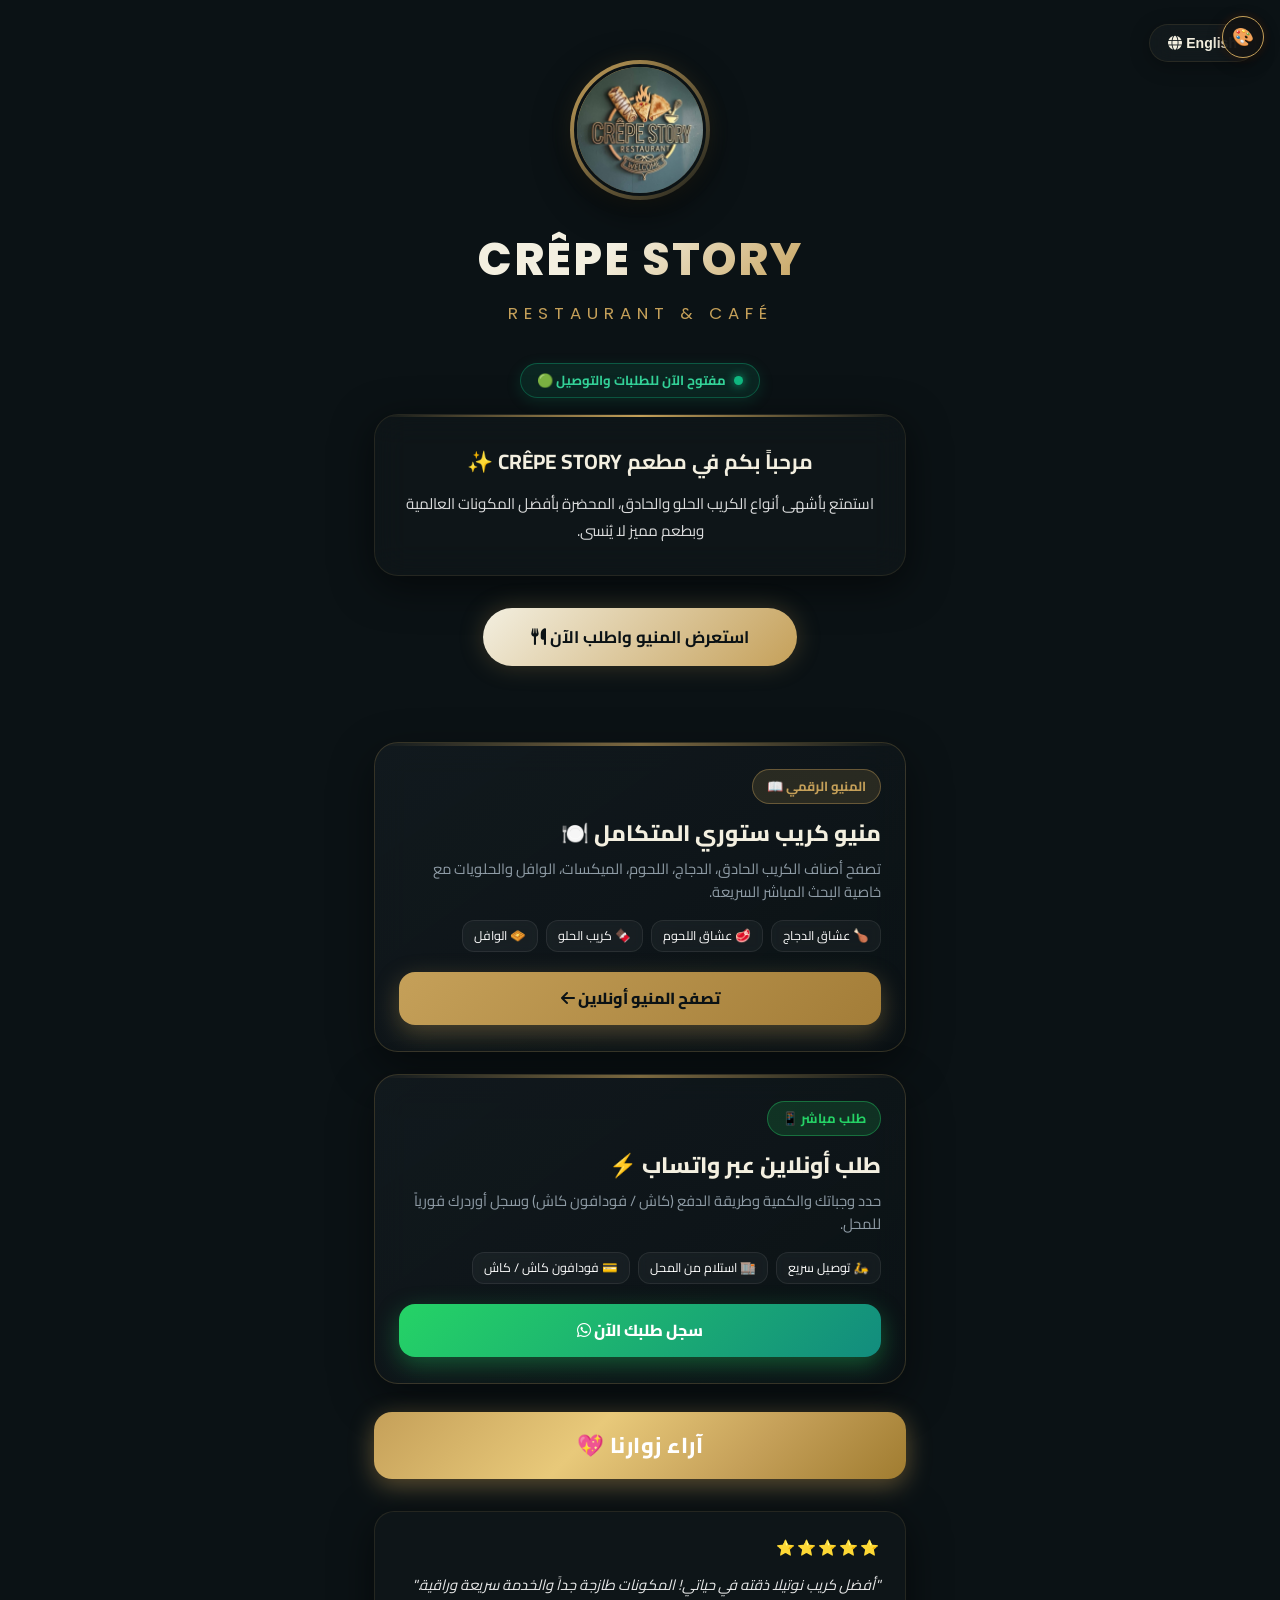
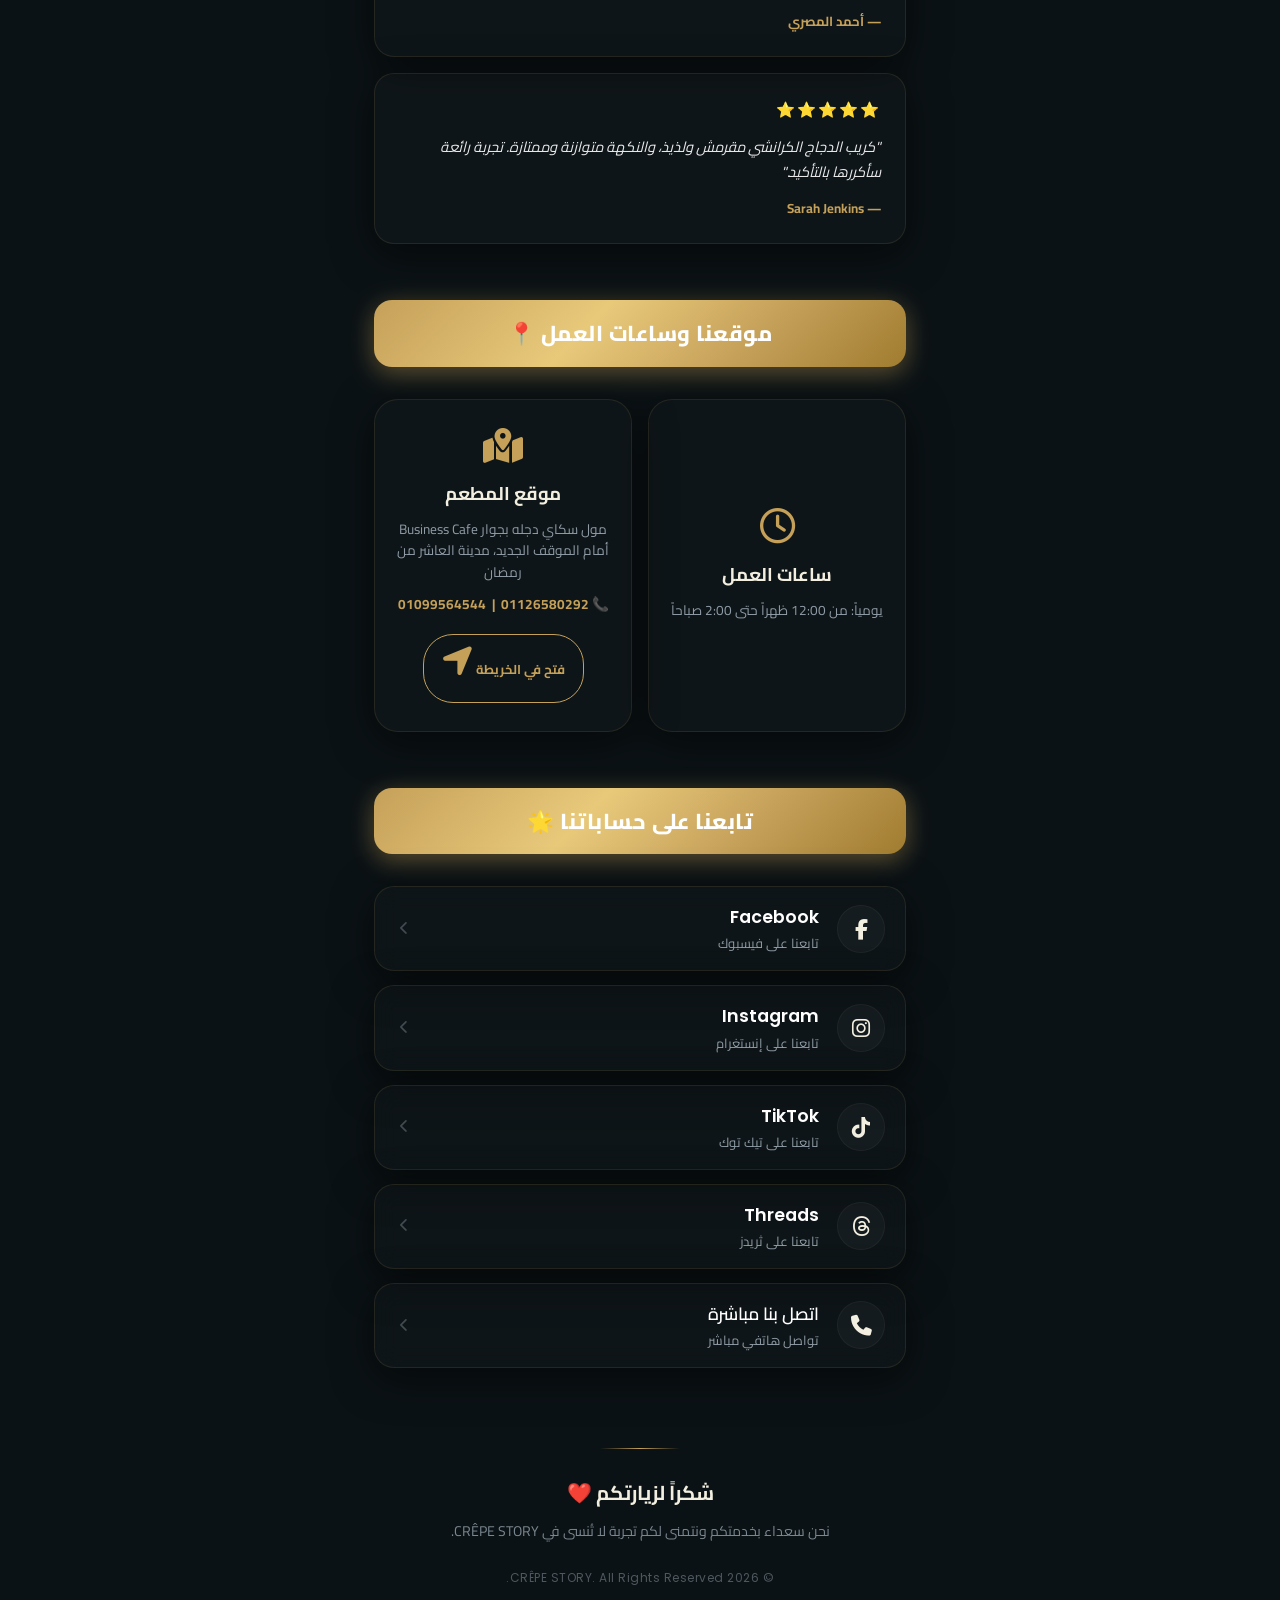
==== commit 330430b8: "Add files via upload" ====
--- a/index.html
+++ b/index.html
@@ -64,24 +64,24 @@
         </button>
     </div>
 
-    <!-- Theme Color Switcher -->
+    <!-- Theme Color Switcher (Backgrounds 1, 2, 3) -->
     <div class="theme-switcher" id="theme-switcher">
-        <button class="theme-toggle-btn" id="theme-toggle-btn" title="تغيير لون الخلفية">🎨</button>
+        <button class="theme-toggle-btn" id="theme-toggle-btn" title="تغيير خلفية الموقع">🎨</button>
         <div class="theme-dots" id="theme-dots">
-            <button class="theme-dot active" data-theme="midnight" style="background:#0B1215;"
-                title="Midnight"></button>
-            <button class="theme-dot" data-theme="ocean" style="background:#0D1B2A;" title="Ocean"></button>
-            <button class="theme-dot" data-theme="forest" style="background:#0A1A0F;" title="Forest"></button>
-            <button class="theme-dot" data-theme="espresso" style="background:#1A0F0A;" title="Espresso"></button>
-            <button class="theme-dot" data-theme="plum" style="background:#160D24;" title="Plum"></button>
-            <button class="theme-dot" data-theme="slate" style="background:#141820;" title="Slate"></button>
+            <button class="theme-dot active" data-theme="cinematic">🎬 1. سينمائي</button>
+            <button class="theme-dot" data-theme="pattern">🍕 2. نقشة</button>
+            <button class="theme-dot" data-theme="neon">💡 3. نيون</button>
         </div>
     </div>
 
-    <!-- Luxury Background Elements -->
-    <div class="bg-glow bg-glow-1"></div>
-    <div class="bg-glow bg-glow-2"></div>
-    <div class="bg-glow bg-glow-3"></div>
+    <!-- Dynamic Background Layers for Themes 1, 2, 3 -->
+    <div class="bg-layer bg-layer-cinematic"></div>
+    <div class="bg-layer bg-layer-pattern"></div>
+    <div class="bg-layer bg-layer-neon">
+        <div class="bg-glow bg-glow-1"></div>
+        <div class="bg-glow bg-glow-2"></div>
+        <div class="bg-glow bg-glow-3"></div>
+    </div>
 
     <div class="container">
         <!-- Hero Section -->
--- a/style.css
+++ b/style.css
@@ -3165,6 +3165,175 @@
     color: #ff4d4d;
 }
 
-
-
-
+/* ==========================================
+   DYNAMIC BACKGROUND THEMES (1: CINEMATIC, 2: PATTERN, 3: NEON)
+   ========================================== */
+.bg-layer {
+    position: fixed;
+    top: 0;
+    left: 0;
+    width: 100vw;
+    height: 100vh;
+    pointer-events: none;
+    z-index: -2;
+    transition: opacity 0.6s cubic-bezier(0.4, 0, 0.2, 1);
+    opacity: 0;
+}
+
+/* Theme 1: Cinematic Luxury Photo Background */
+.bg-layer-cinematic {
+    background: linear-gradient(180deg, rgba(11, 18, 21, 0.82) 0%, rgba(11, 18, 21, 0.92) 100%),
+                url('assets/crepe_bg_luxury.png') no-repeat center center / cover;
+}
+
+/* Theme 2: Subtle Food Line Pattern Background */
+.bg-layer-pattern {
+    background-color: #0c0d10;
+    background-image: radial-gradient(circle at 50% 50%, rgba(232, 93, 4, 0.12) 0%, rgba(0, 0, 0, 0.88) 100%),
+                      url('assets/food_pattern_dark.png');
+    background-repeat: repeat;
+    background-size: 280px 280px;
+}
+
+/* Theme 3: Dynamic Floating Neon Glow Orbs */
+.bg-layer-neon {
+    background: #09090b;
+    overflow: hidden;
+}
+
+.bg-layer-neon .bg-glow {
+    position: absolute;
+    border-radius: 50%;
+    filter: blur(90px);
+    opacity: 0.45;
+    animation: floatGlow 12s infinite alternate cubic-bezier(0.45, 0.05, 0.55, 0.95);
+}
+
+.bg-layer-neon .bg-glow-1 {
+    width: 450px;
+    height: 450px;
+    background: radial-gradient(circle, rgba(232, 93, 4, 0.6) 0%, rgba(232, 93, 4, 0) 70%);
+    top: -100px;
+    right: -100px;
+}
+
+.bg-layer-neon .bg-glow-2 {
+    width: 500px;
+    height: 500px;
+    background: radial-gradient(circle, rgba(255, 183, 3, 0.5) 0%, rgba(255, 183, 3, 0) 70%);
+    bottom: -150px;
+    left: -150px;
+    animation-delay: -4s;
+}
+
+.bg-layer-neon .bg-glow-3 {
+    width: 350px;
+    height: 350px;
+    background: radial-gradient(circle, rgba(208, 0, 0, 0.4) 0%, rgba(208, 0, 0, 0) 70%);
+    top: 40%;
+    left: 30%;
+    animation-delay: -8s;
+}
+
+@keyframes floatGlow {
+    0% { transform: translate(0, 0) scale(1); }
+    50% { transform: translate(40px, -40px) scale(1.15); }
+    100% { transform: translate(-30px, 30px) scale(0.9); }
+}
+
+/* Active Theme States */
+body.theme-bg-cinematic .bg-layer-cinematic { opacity: 1; }
+body.theme-bg-pattern .bg-layer-pattern { opacity: 1; }
+body.theme-bg-neon .bg-layer-neon { opacity: 1; }
+
+/* ==========================================
+   THEME SWITCHER UI FLOATING BAR
+   ========================================== */
+.theme-switcher {
+    position: fixed;
+    top: 16px;
+    left: 16px;
+    z-index: 1000;
+    display: flex;
+    align-items: center;
+    gap: 8px;
+}
+
+.theme-toggle-btn {
+    width: 42px;
+    height: 42px;
+    border-radius: 50%;
+    background: rgba(18, 18, 18, 0.85);
+    border: 1px solid var(--primary-color, #e85d04);
+    color: var(--secondary-color, #ffb703);
+    font-size: 1.1rem;
+    cursor: pointer;
+    display: flex;
+    align-items: center;
+    justify-content: center;
+    box-shadow: 0 4px 15px rgba(0, 0, 0, 0.4), 0 0 10px rgba(232, 93, 4, 0.2);
+    backdrop-filter: blur(12px);
+    -webkit-backdrop-filter: blur(12px);
+    transition: transform 0.3s ease, box-shadow 0.3s ease;
+}
+
+.theme-toggle-btn:hover {
+    transform: scale(1.1) rotate(15deg);
+    box-shadow: 0 0 20px rgba(232, 93, 4, 0.5);
+}
+
+.theme-dots {
+    display: flex;
+    align-items: center;
+    gap: 6px;
+    background: rgba(18, 18, 18, 0.92);
+    border: 1px solid rgba(232, 93, 4, 0.35);
+    backdrop-filter: blur(16px);
+    -webkit-backdrop-filter: blur(16px);
+    padding: 6px 10px;
+    border-radius: 30px;
+    box-shadow: 0 8px 25px rgba(0, 0, 0, 0.5);
+    opacity: 0;
+    visibility: hidden;
+    transform: translateX(-15px);
+    transition: all 0.3s cubic-bezier(0.175, 0.885, 0.32, 1.275);
+}
+
+.theme-dots.open {
+    opacity: 1;
+    visibility: visible;
+    transform: translateX(0);
+}
+
+.theme-dot {
+    background: transparent;
+    border: 1px solid transparent;
+    color: #a0a0a0;
+    padding: 6px 12px;
+    border-radius: 20px;
+    font-size: 0.78rem;
+    font-weight: 700;
+    cursor: pointer;
+    display: flex;
+    align-items: center;
+    gap: 6px;
+    white-space: nowrap;
+    transition: all 0.25s ease;
+    font-family: var(--font-ar, 'Cairo', sans-serif);
+}
+
+.theme-dot:hover {
+    color: #ffffff;
+    background: rgba(255, 255, 255, 0.08);
+}
+
+.theme-dot.active {
+    background: linear-gradient(135deg, #e85d04 0%, #ffb703 100%);
+    color: #0b1215;
+    box-shadow: 0 0 12px rgba(232, 93, 4, 0.4);
+}
+
+
+
+
+
--- a/style.css
+++ b/style.css
@@ -3165,6 +3165,175 @@
     color: #ff4d4d;
 }
 
-
-
-
+/* ==========================================
+   DYNAMIC BACKGROUND THEMES (1: CINEMATIC, 2: PATTERN, 3: NEON)
+   ========================================== */
+.bg-layer {
+    position: fixed;
+    top: 0;
+    left: 0;
+    width: 100vw;
+    height: 100vh;
+    pointer-events: none;
+    z-index: -2;
+    transition: opacity 0.6s cubic-bezier(0.4, 0, 0.2, 1);
+    opacity: 0;
+}
+
+/* Theme 1: Cinematic Luxury Photo Background */
+.bg-layer-cinematic {
+    background: linear-gradient(180deg, rgba(11, 18, 21, 0.82) 0%, rgba(11, 18, 21, 0.92) 100%),
+                url('assets/crepe_bg_luxury.png') no-repeat center center / cover;
+}
+
+/* Theme 2: Subtle Food Line Pattern Background */
+.bg-layer-pattern {
+    background-color: #0c0d10;
+    background-image: radial-gradient(circle at 50% 50%, rgba(232, 93, 4, 0.12) 0%, rgba(0, 0, 0, 0.88) 100%),
+                      url('assets/food_pattern_dark.png');
+    background-repeat: repeat;
+    background-size: 280px 280px;
+}
+
+/* Theme 3: Dynamic Floating Neon Glow Orbs */
+.bg-layer-neon {
+    background: #09090b;
+    overflow: hidden;
+}
+
+.bg-layer-neon .bg-glow {
+    position: absolute;
+    border-radius: 50%;
+    filter: blur(90px);
+    opacity: 0.45;
+    animation: floatGlow 12s infinite alternate cubic-bezier(0.45, 0.05, 0.55, 0.95);
+}
+
+.bg-layer-neon .bg-glow-1 {
+    width: 450px;
+    height: 450px;
+    background: radial-gradient(circle, rgba(232, 93, 4, 0.6) 0%, rgba(232, 93, 4, 0) 70%);
+    top: -100px;
+    right: -100px;
+}
+
+.bg-layer-neon .bg-glow-2 {
+    width: 500px;
+    height: 500px;
+    background: radial-gradient(circle, rgba(255, 183, 3, 0.5) 0%, rgba(255, 183, 3, 0) 70%);
+    bottom: -150px;
+    left: -150px;
+    animation-delay: -4s;
+}
+
+.bg-layer-neon .bg-glow-3 {
+    width: 350px;
+    height: 350px;
+    background: radial-gradient(circle, rgba(208, 0, 0, 0.4) 0%, rgba(208, 0, 0, 0) 70%);
+    top: 40%;
+    left: 30%;
+    animation-delay: -8s;
+}
+
+@keyframes floatGlow {
+    0% { transform: translate(0, 0) scale(1); }
+    50% { transform: translate(40px, -40px) scale(1.15); }
+    100% { transform: translate(-30px, 30px) scale(0.9); }
+}
+
+/* Active Theme States */
+body.theme-bg-cinematic .bg-layer-cinematic { opacity: 1; }
+body.theme-bg-pattern .bg-layer-pattern { opacity: 1; }
+body.theme-bg-neon .bg-layer-neon { opacity: 1; }
+
+/* ==========================================
+   THEME SWITCHER UI FLOATING BAR
+   ========================================== */
+.theme-switcher {
+    position: fixed;
+    top: 16px;
+    left: 16px;
+    z-index: 1000;
+    display: flex;
+    align-items: center;
+    gap: 8px;
+}
+
+.theme-toggle-btn {
+    width: 42px;
+    height: 42px;
+    border-radius: 50%;
+    background: rgba(18, 18, 18, 0.85);
+    border: 1px solid var(--primary-color, #e85d04);
+    color: var(--secondary-color, #ffb703);
+    font-size: 1.1rem;
+    cursor: pointer;
+    display: flex;
+    align-items: center;
+    justify-content: center;
+    box-shadow: 0 4px 15px rgba(0, 0, 0, 0.4), 0 0 10px rgba(232, 93, 4, 0.2);
+    backdrop-filter: blur(12px);
+    -webkit-backdrop-filter: blur(12px);
+    transition: transform 0.3s ease, box-shadow 0.3s ease;
+}
+
+.theme-toggle-btn:hover {
+    transform: scale(1.1) rotate(15deg);
+    box-shadow: 0 0 20px rgba(232, 93, 4, 0.5);
+}
+
+.theme-dots {
+    display: flex;
+    align-items: center;
+    gap: 6px;
+    background: rgba(18, 18, 18, 0.92);
+    border: 1px solid rgba(232, 93, 4, 0.35);
+    backdrop-filter: blur(16px);
+    -webkit-backdrop-filter: blur(16px);
+    padding: 6px 10px;
+    border-radius: 30px;
+    box-shadow: 0 8px 25px rgba(0, 0, 0, 0.5);
+    opacity: 0;
+    visibility: hidden;
+    transform: translateX(-15px);
+    transition: all 0.3s cubic-bezier(0.175, 0.885, 0.32, 1.275);
+}
+
+.theme-dots.open {
+    opacity: 1;
+    visibility: visible;
+    transform: translateX(0);
+}
+
+.theme-dot {
+    background: transparent;
+    border: 1px solid transparent;
+    color: #a0a0a0;
+    padding: 6px 12px;
+    border-radius: 20px;
+    font-size: 0.78rem;
+    font-weight: 700;
+    cursor: pointer;
+    display: flex;
+    align-items: center;
+    gap: 6px;
+    white-space: nowrap;
+    transition: all 0.25s ease;
+    font-family: var(--font-ar, 'Cairo', sans-serif);
+}
+
+.theme-dot:hover {
+    color: #ffffff;
+    background: rgba(255, 255, 255, 0.08);
+}
+
+.theme-dot.active {
+    background: linear-gradient(135deg, #e85d04 0%, #ffb703 100%);
+    color: #0b1215;
+    box-shadow: 0 0 12px rgba(232, 93, 4, 0.4);
+}
+
+
+
+
+
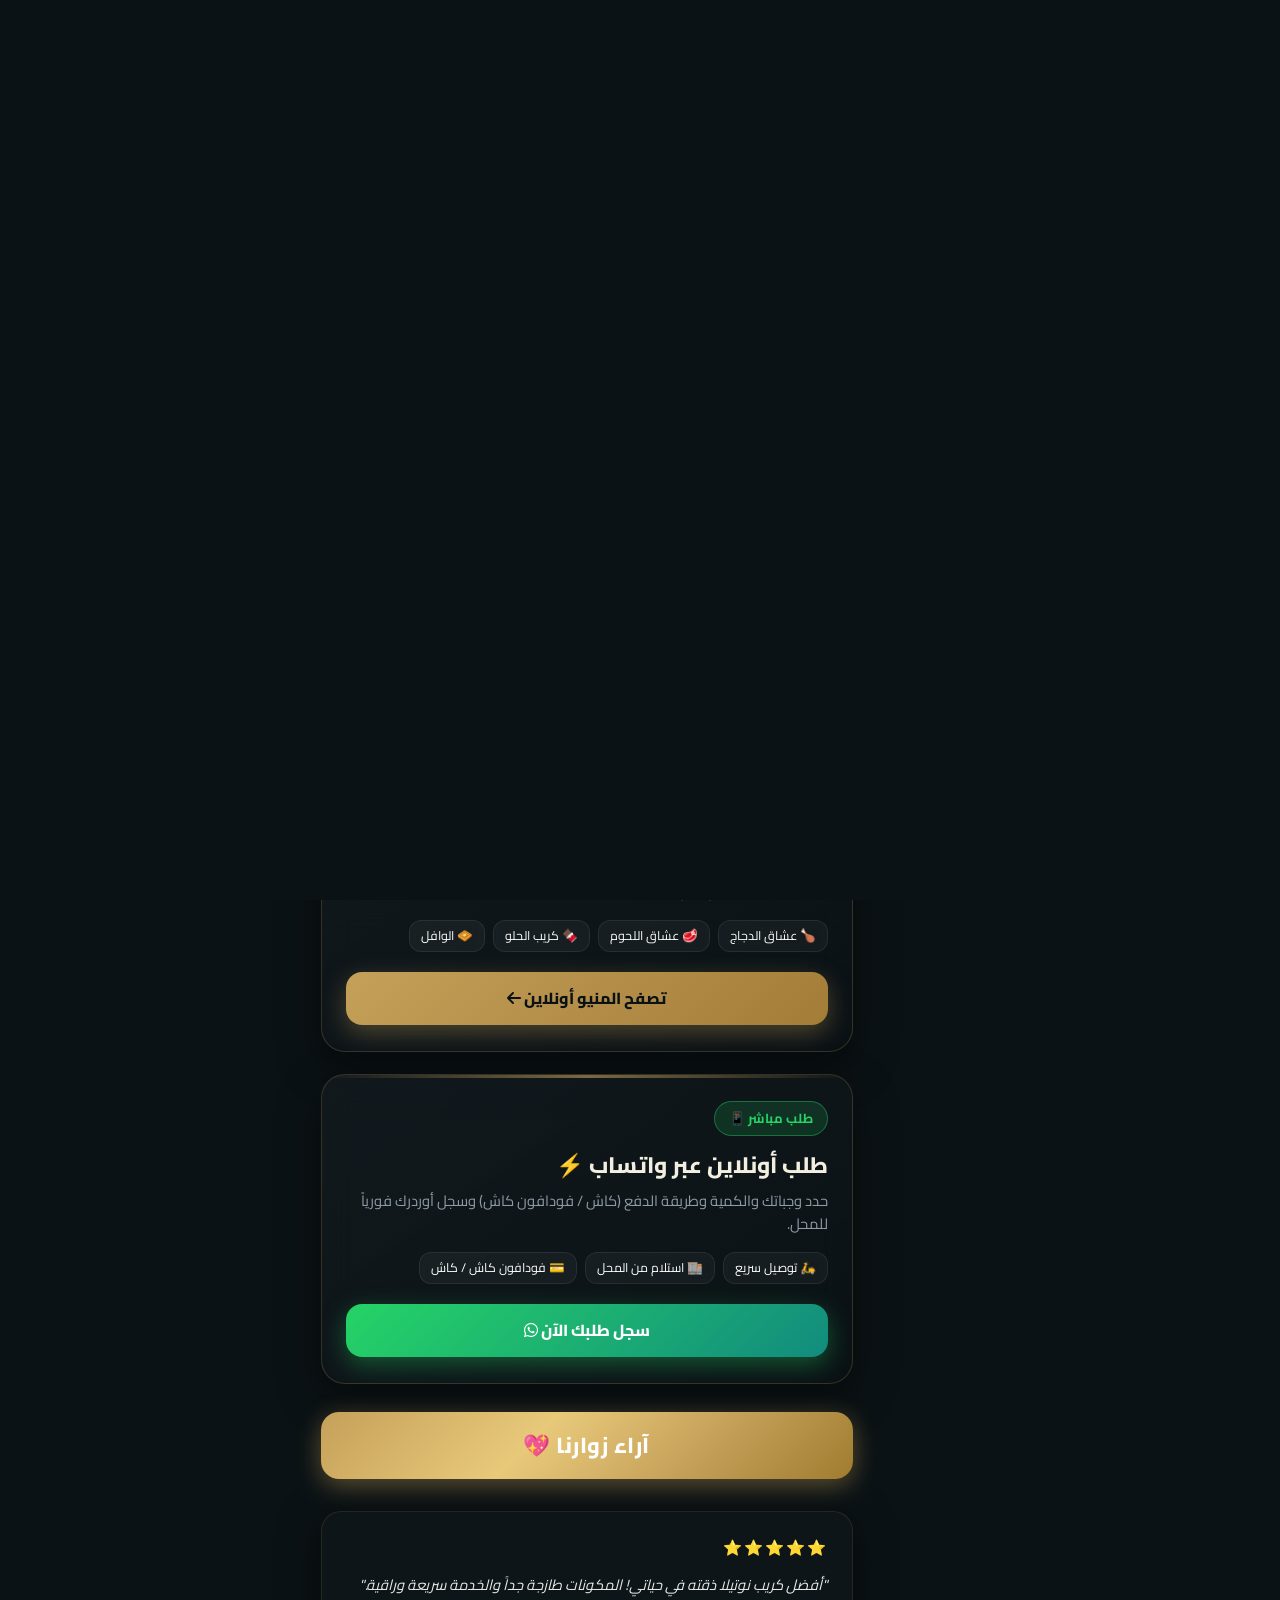
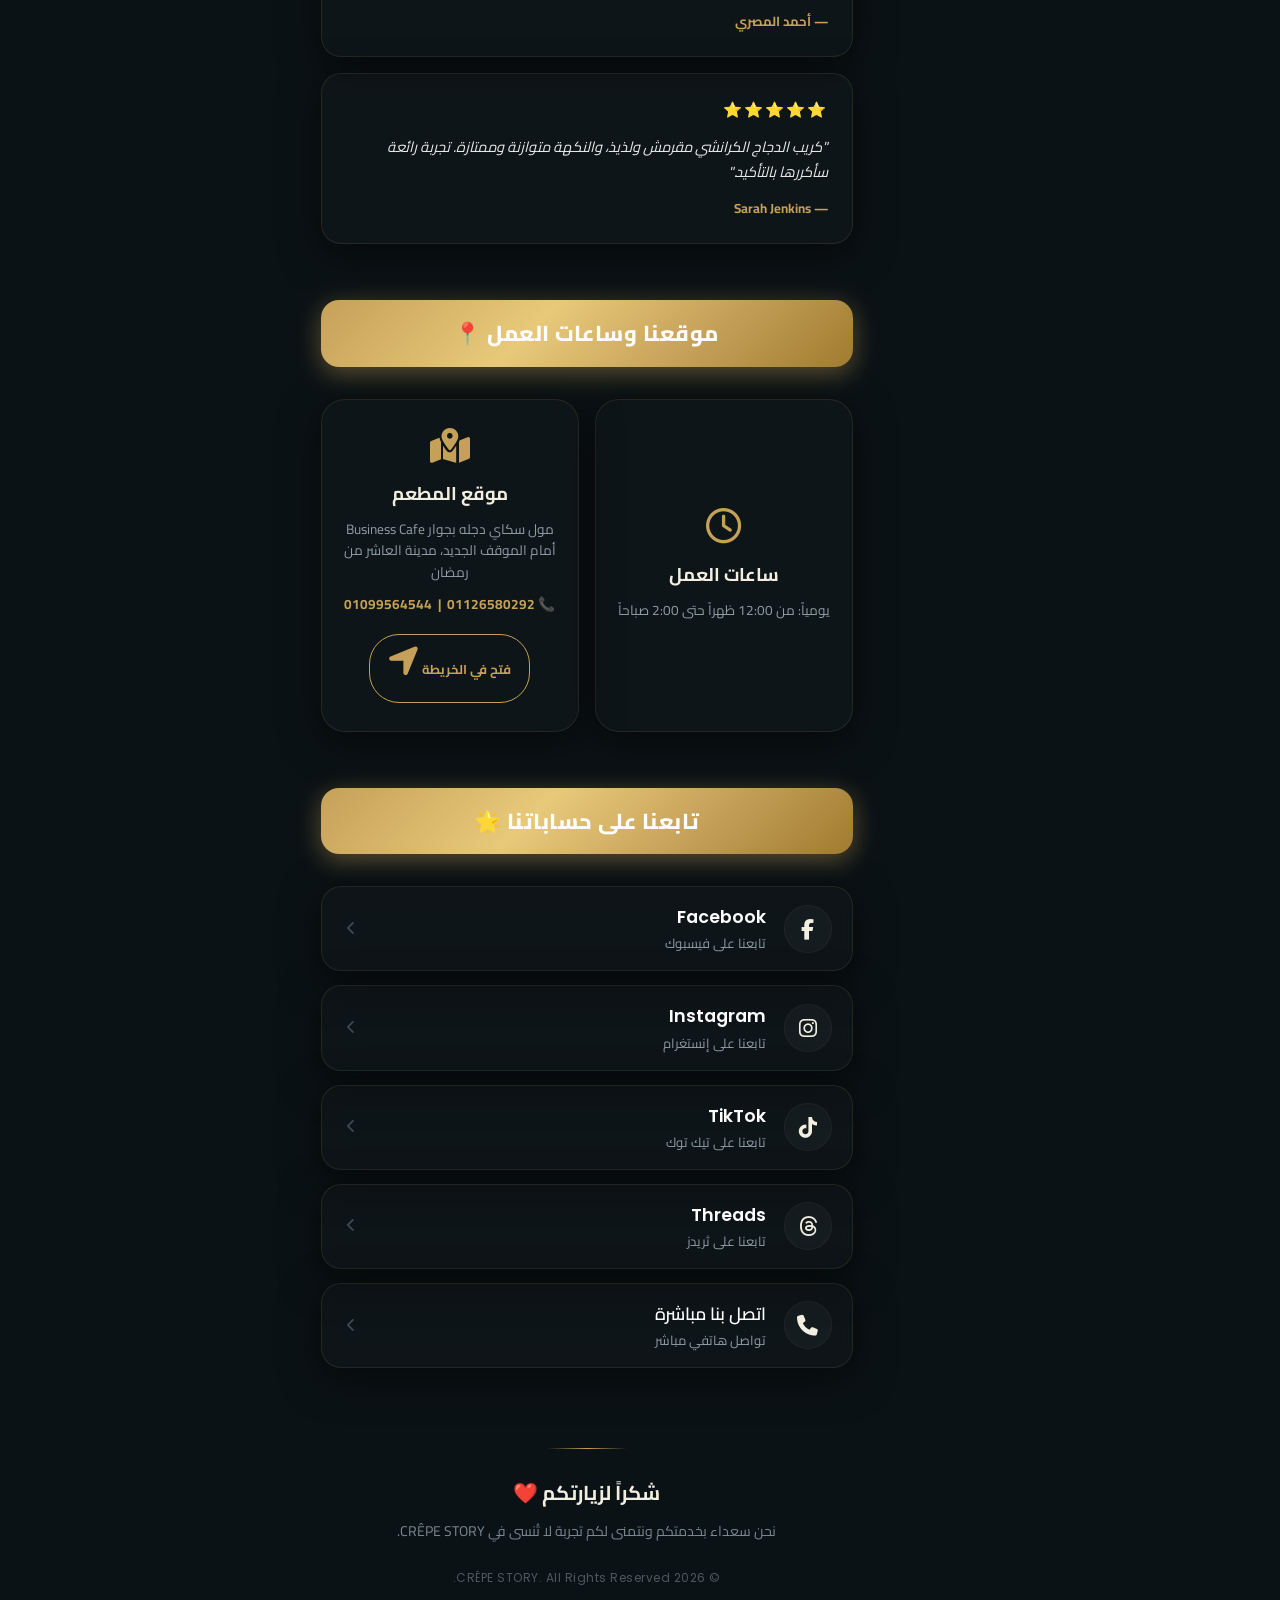
==== commit b0af18e6: "Add files via upload" ====
--- a/index.html
+++ b/index.html
@@ -35,8 +35,7 @@
     <link rel="stylesheet" href="https://cdnjs.cloudflare.com/ajax/libs/font-awesome/6.4.0/css/all.min.css">
 
     <!-- Custom CSS -->
-    <link rel="stylesheet" href="style.css">
-    <link rel="stylesheet" href="style.css?v=3">
+    <link rel="stylesheet" href="style.css?v=10">
 </head>
 
 <body data-lang="ar">
@@ -334,8 +333,7 @@
     </div>
 
     <!-- Custom JS -->
-    <script src="script.js?v=2"></script>
-    <script src="script.js?v=3"></script>
+    <script src="script.js?v=10"></script>
 </body>
 
 </html>
--- a/style.css
+++ b/style.css
@@ -86,7 +86,7 @@
 
 body {
     color: var(--text-white);
-    background-color: var(--bg-color);
+    background-color: transparent !important;
     line-height: 1.6;
     overflow-x: hidden;
     min-height: 100vh;
@@ -3175,21 +3175,31 @@
     width: 100vw;
     height: 100vh;
     pointer-events: none;
-    z-index: -2;
+    z-index: 0;
     transition: opacity 0.6s cubic-bezier(0.4, 0, 0.2, 1);
     opacity: 0;
 }
 
+/* Elevate main UI components above background layers */
+.container,
+.menu-page-container,
+.order-page-container,
+.lang-switch-container,
+.theme-switcher {
+    position: relative;
+    z-index: 2;
+}
+
 /* Theme 1: Cinematic Luxury Photo Background */
 .bg-layer-cinematic {
-    background: linear-gradient(180deg, rgba(11, 18, 21, 0.82) 0%, rgba(11, 18, 21, 0.92) 100%),
+    background: linear-gradient(180deg, rgba(11, 18, 21, 0.75) 0%, rgba(11, 18, 21, 0.88) 100%),
                 url('assets/crepe_bg_luxury.png') no-repeat center center / cover;
 }
 
 /* Theme 2: Subtle Food Line Pattern Background */
 .bg-layer-pattern {
     background-color: #0c0d10;
-    background-image: radial-gradient(circle at 50% 50%, rgba(232, 93, 4, 0.12) 0%, rgba(0, 0, 0, 0.88) 100%),
+    background-image: radial-gradient(circle at 50% 50%, rgba(232, 93, 4, 0.15) 0%, rgba(0, 0, 0, 0.88) 100%),
                       url('assets/food_pattern_dark.png');
     background-repeat: repeat;
     background-size: 280px 280px;
@@ -3242,9 +3252,9 @@
 }
 
 /* Active Theme States */
-body.theme-bg-cinematic .bg-layer-cinematic { opacity: 1; }
-body.theme-bg-pattern .bg-layer-pattern { opacity: 1; }
-body.theme-bg-neon .bg-layer-neon { opacity: 1; }
+body.theme-bg-cinematic .bg-layer-cinematic { opacity: 1 !important; }
+body.theme-bg-pattern .bg-layer-pattern { opacity: 1 !important; }
+body.theme-bg-neon .bg-layer-neon { opacity: 1 !important; }
 
 /* ==========================================
    THEME SWITCHER UI FLOATING BAR
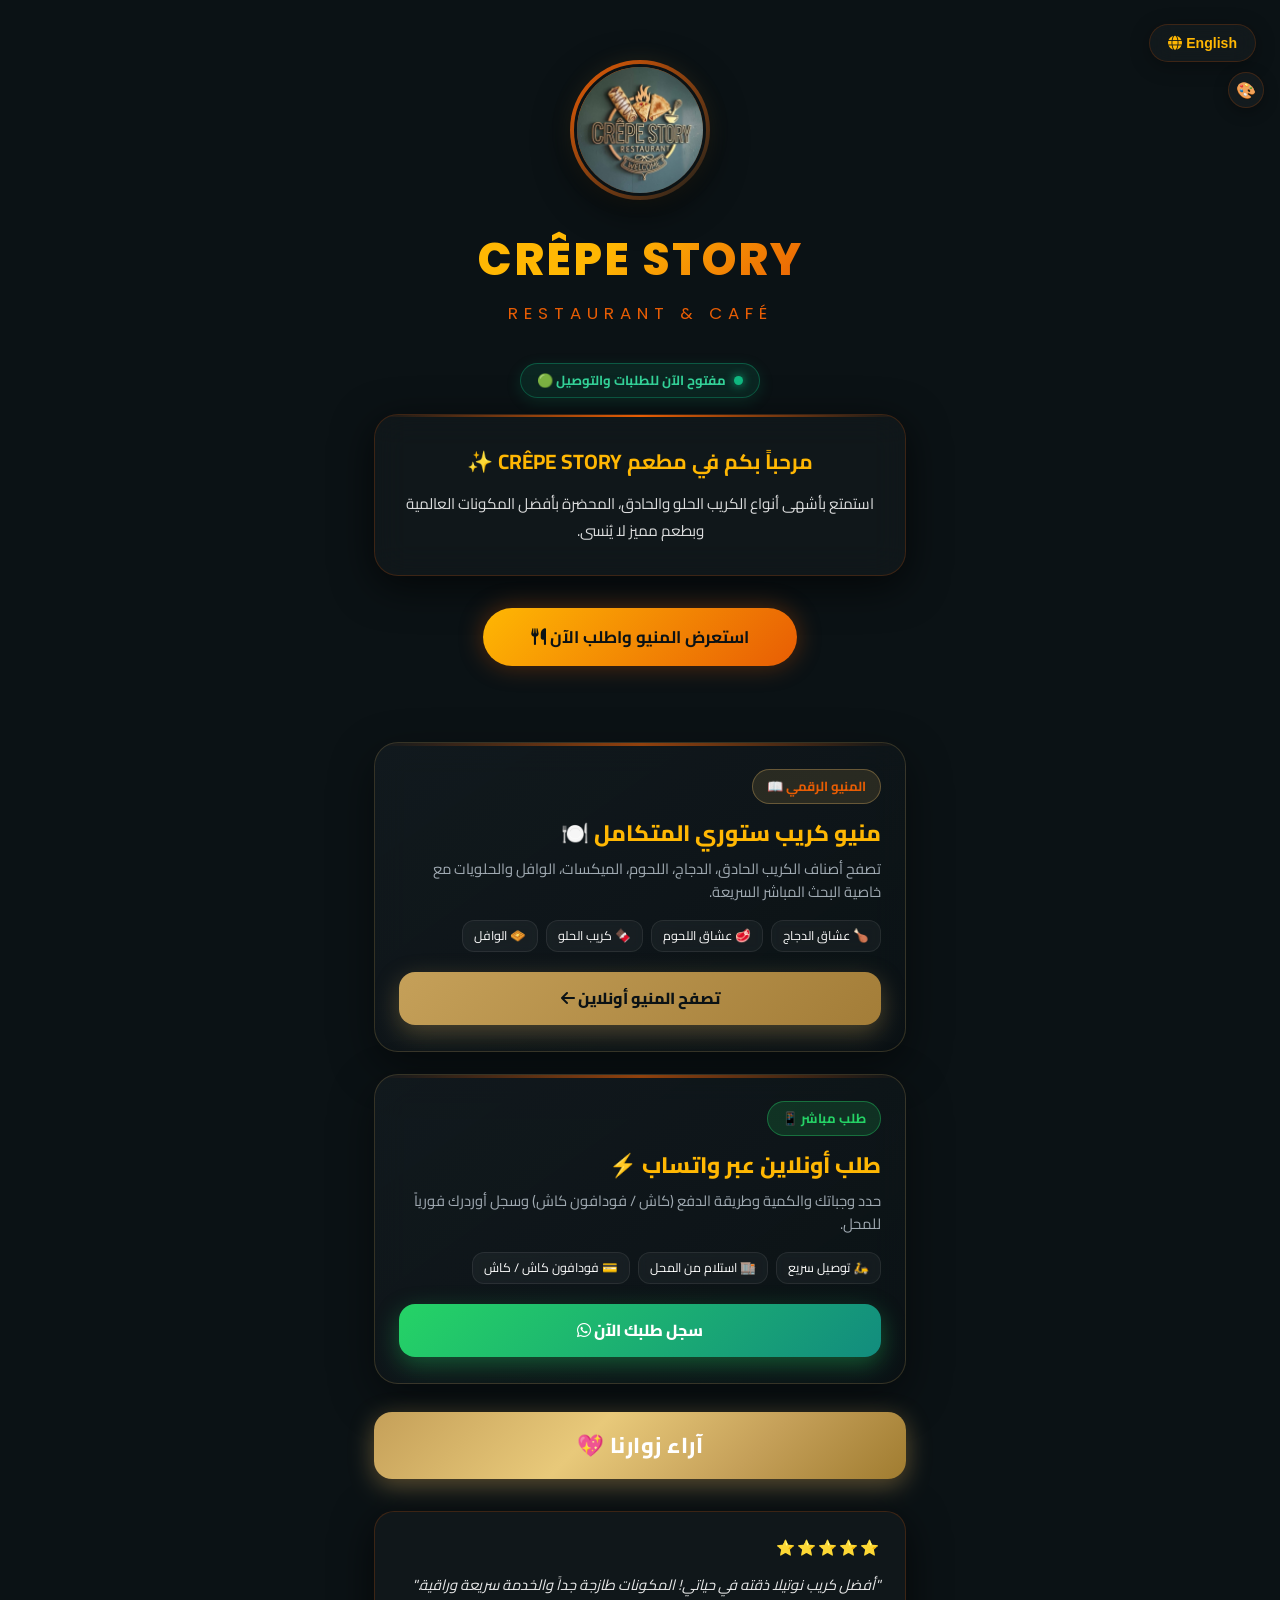
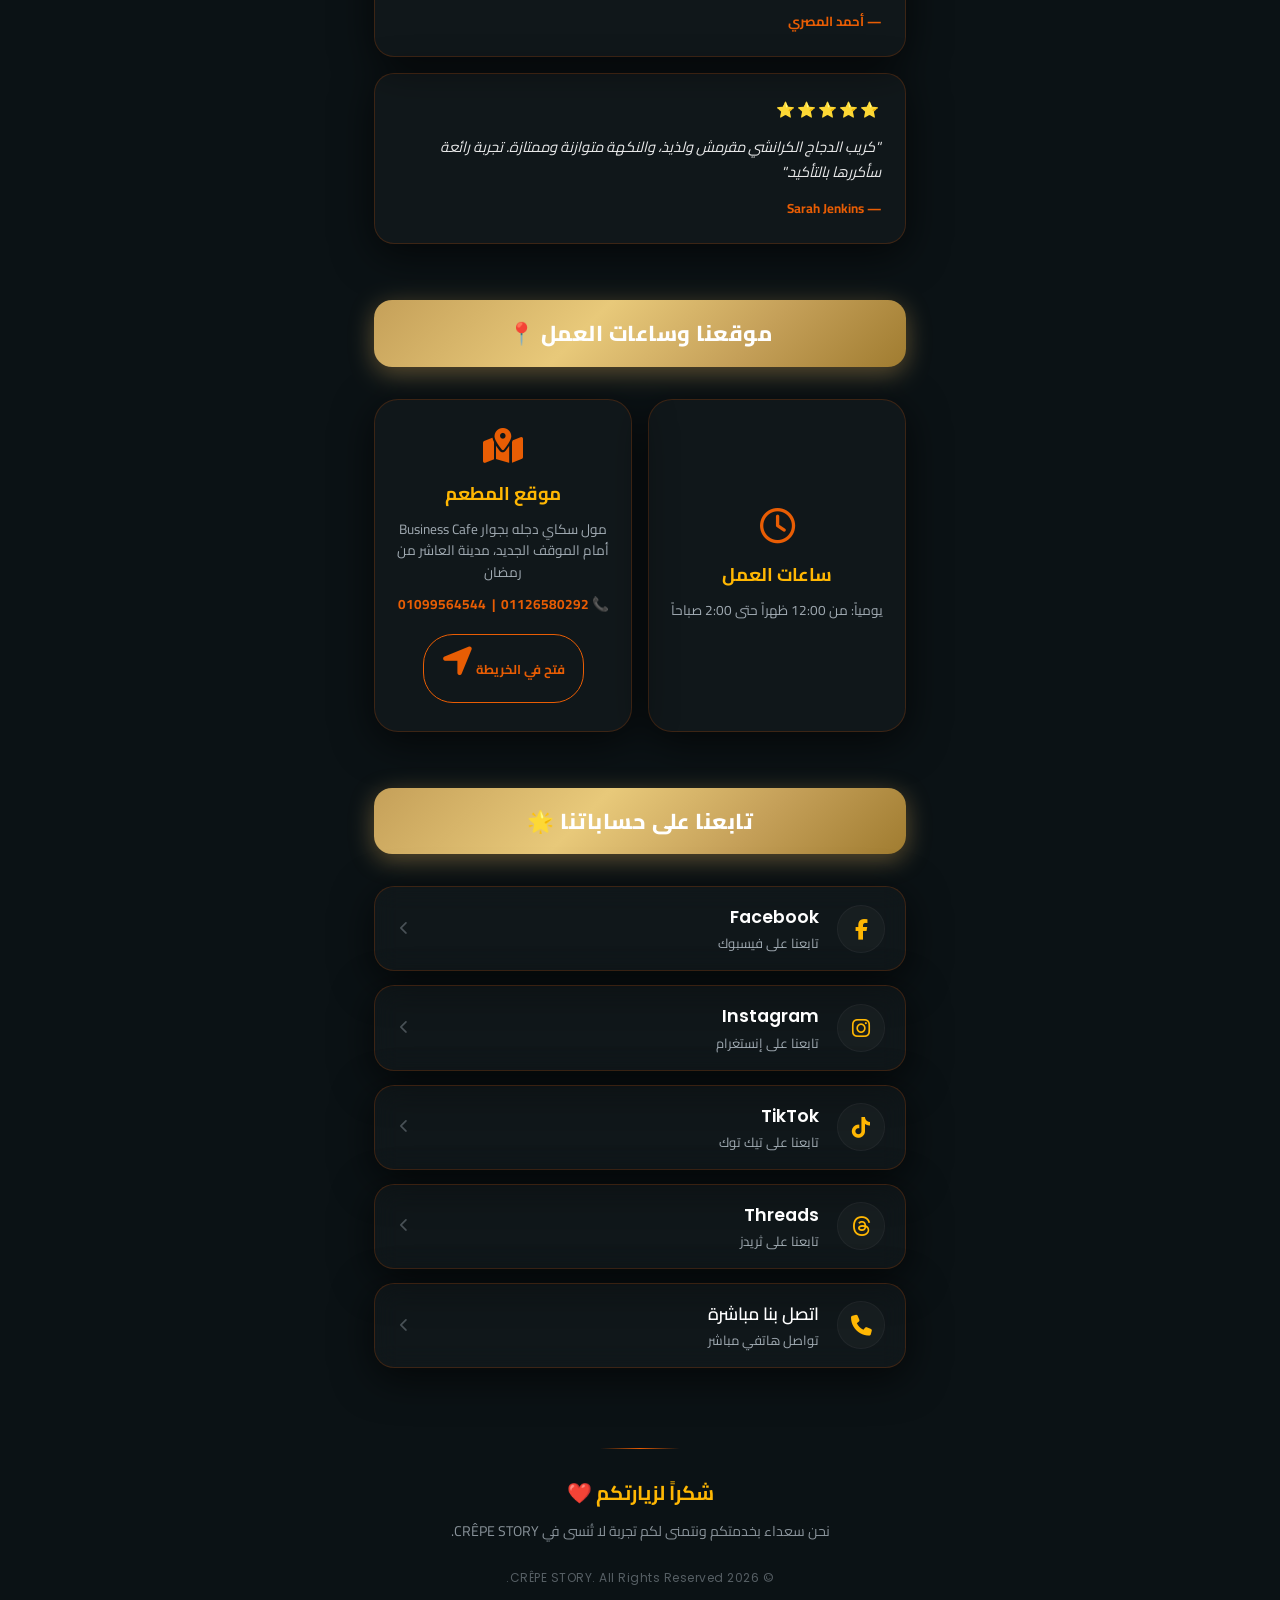
==== commit 84ca8f39: "Add files via upload" ====
--- a/index.html
+++ b/index.html
@@ -35,7 +35,8 @@
     <link rel="stylesheet" href="https://cdnjs.cloudflare.com/ajax/libs/font-awesome/6.4.0/css/all.min.css">
 
     <!-- Custom CSS -->
-    <link rel="stylesheet" href="style.css?v=10">
+    <link rel="stylesheet" href="style.css">
+    <link rel="stylesheet" href="style.css?v=3">
 </head>
 
 <body data-lang="ar">
@@ -63,24 +64,24 @@
         </button>
     </div>
 
-    <!-- Theme Color Switcher (Backgrounds 1, 2, 3) -->
+    <!-- Theme Color Switcher -->
     <div class="theme-switcher" id="theme-switcher">
-        <button class="theme-toggle-btn" id="theme-toggle-btn" title="تغيير خلفية الموقع">🎨</button>
+        <button class="theme-toggle-btn" id="theme-toggle-btn" title="تغيير لون الخلفية">🎨</button>
         <div class="theme-dots" id="theme-dots">
-            <button class="theme-dot active" data-theme="cinematic">🎬 1. سينمائي</button>
-            <button class="theme-dot" data-theme="pattern">🍕 2. نقشة</button>
-            <button class="theme-dot" data-theme="neon">💡 3. نيون</button>
+            <button class="theme-dot active" data-theme="midnight" style="background:#0B1215;"
+                title="Midnight"></button>
+            <button class="theme-dot" data-theme="ocean" style="background:#0D1B2A;" title="Ocean"></button>
+            <button class="theme-dot" data-theme="forest" style="background:#0A1A0F;" title="Forest"></button>
+            <button class="theme-dot" data-theme="espresso" style="background:#1A0F0A;" title="Espresso"></button>
+            <button class="theme-dot" data-theme="plum" style="background:#160D24;" title="Plum"></button>
+            <button class="theme-dot" data-theme="slate" style="background:#141820;" title="Slate"></button>
         </div>
     </div>
 
-    <!-- Dynamic Background Layers for Themes 1, 2, 3 -->
-    <div class="bg-layer bg-layer-cinematic"></div>
-    <div class="bg-layer bg-layer-pattern"></div>
-    <div class="bg-layer bg-layer-neon">
-        <div class="bg-glow bg-glow-1"></div>
-        <div class="bg-glow bg-glow-2"></div>
-        <div class="bg-glow bg-glow-3"></div>
-    </div>
+    <!-- Luxury Background Elements -->
+    <div class="bg-glow bg-glow-1"></div>
+    <div class="bg-glow bg-glow-2"></div>
+    <div class="bg-glow bg-glow-3"></div>
 
     <div class="container">
         <!-- Hero Section -->
@@ -333,7 +334,8 @@
     </div>
 
     <!-- Custom JS -->
-    <script src="script.js?v=10"></script>
+    <script src="script.js?v=2"></script>
+    <script src="script.js?v=3"></script>
 </body>
 
 </html>
--- a/style.css
+++ b/style.css
@@ -2,19 +2,29 @@
    DESIGN SYSTEM & GLOBAL VARIABLES (GLOBAL BRAND)
    ========================================== */
 :root {
-    /* Premium International Palette: Midnight Slate & Brushed Gold */
-    --bg-color: #0B1215;
-    --primary-color: #C5A059; /* Sophisticated Brushed Gold */
-    --secondary-color: #F3EFE0; /* Soft Premium Ivory */
+    /* Balanced Warm Food Palette: Crepe Amber, Warm Gold & Deep Dark */
+    --bg-color: #121212;
+    --primary-color: #E85D04; /* Warm Crepe Amber */
+    --secondary-color: #FFB703; /* Balanced Honey Gold */
     --text-white: #FFFFFF;
-    --text-gray: #8F9CA6;
+    --text-gray: #A0AAB2;
+    
+    /* Category Colors */
+    --cat-chicken: #E85D04;
+    --cat-meat: #E63946;
+    --cat-mix: #FFB703;
+    --cat-breakfast: #2A9D8F;
+    --cat-sweet: #D62828;
+    --cat-waffle: #F4A261;
+    --cat-burger: #E76F51;
+    --cat-syrian: #457B9D;
     
     /* Glassmorphism Configuration */
-    --glass-bg: rgba(255, 255, 255, 0.015);
-    --glass-border: rgba(197, 160, 89, 0.12);
-    --glass-border-hover: rgba(197, 160, 89, 0.6);
-    --glow-shadow: 0 0 25px rgba(197, 160, 89, 0.25);
-    --card-shadow: 0 10px 40px 0 rgba(0, 0, 0, 0.55);
+    --glass-bg: rgba(255, 255, 255, 0.025);
+    --glass-border: rgba(232, 93, 4, 0.2);
+    --glass-border-hover: rgba(232, 93, 4, 0.6);
+    --glow-shadow: 0 0 25px rgba(232, 93, 4, 0.35);
+    --card-shadow: 0 10px 40px 0 rgba(0, 0, 0, 0.65);
     
     /* Typography */
     --font-ar: 'Cairo', sans-serif;
@@ -86,7 +96,7 @@
 
 body {
     color: var(--text-white);
-    background-color: transparent !important;
+    background-color: var(--bg-color);
     line-height: 1.6;
     overflow-x: hidden;
     min-height: 100vh;
@@ -853,50 +863,33 @@
     display: flex;
     flex-direction: column;
     align-items: center;
-    background: var(--glass-bg);
+    background: rgba(255, 255, 255, 0.025);
     border: 1px solid var(--glass-border);
     backdrop-filter: blur(12px);
     -webkit-backdrop-filter: blur(12px);
     border-radius: 14px;
-    padding: 10px;
+    padding: 14px 12px;
     gap: 8px;
     box-shadow: var(--card-shadow);
     transition: var(--transition-smooth);
     text-align: center;
-}
+    position: relative;
+    overflow: hidden;
+}
+
+.menu-item-card[data-category="chicken"] { border-top: 3px solid var(--cat-chicken); }
+.menu-item-card[data-category="meat"] { border-top: 3px solid var(--cat-meat); }
+.menu-item-card[data-category="mix"] { border-top: 3px solid var(--cat-mix); }
+.menu-item-card[data-category="breakfast"] { border-top: 3px solid var(--cat-breakfast); }
+.menu-item-card[data-category="sweet"] { border-top: 3px solid var(--cat-sweet); }
+.menu-item-card[data-category="waffle"] { border-top: 3px solid var(--cat-waffle); }
+.menu-item-card[data-category="burger"] { border-top: 3px solid var(--cat-burger); }
+.menu-item-card[data-category="syrian"] { border-top: 3px solid var(--cat-syrian); }
 
 .menu-item-card:hover {
     transform: translateY(-4px);
     border-color: var(--glass-border-hover);
-}
-
-.item-img-wrapper {
-    width: 70px;
-    height: 70px;
-    border-radius: 50%;
-    overflow: hidden;
-    flex-shrink: 0;
-    border: 2px solid var(--primary-color);
-    box-shadow: 0 0 12px rgba(197, 160, 89, 0.25);
-}
-
-/* Margin based on RTL vs LTR */
-body[data-lang="ar"] .item-img-wrapper {
-    margin-left: 0;
-}
-body[data-lang="en"] .item-img-wrapper {
-    margin-right: 0;
-}
-
-.item-img-wrapper img {
-    width: 100%;
-    height: 100%;
-    object-fit: cover;
-    transition: var(--transition-smooth);
-}
-
-.menu-item-card:hover .item-img-wrapper img {
-    transform: scale(1.08);
+    box-shadow: 0 10px 25px rgba(232, 93, 4, 0.2);
 }
 
 .item-details {
@@ -3165,185 +3158,6 @@
     color: #ff4d4d;
 }
 
-/* ==========================================
-   DYNAMIC BACKGROUND THEMES (1: CINEMATIC, 2: PATTERN, 3: NEON)
-   ========================================== */
-.bg-layer {
-    position: fixed;
-    top: 0;
-    left: 0;
-    width: 100vw;
-    height: 100vh;
-    pointer-events: none;
-    z-index: 0;
-    transition: opacity 0.6s cubic-bezier(0.4, 0, 0.2, 1);
-    opacity: 0;
-}
-
-/* Elevate main UI components above background layers */
-.container,
-.menu-page-container,
-.order-page-container,
-.lang-switch-container,
-.theme-switcher {
-    position: relative;
-    z-index: 2;
-}
-
-/* Theme 1: Cinematic Luxury Photo Background */
-.bg-layer-cinematic {
-    background: linear-gradient(180deg, rgba(11, 18, 21, 0.75) 0%, rgba(11, 18, 21, 0.88) 100%),
-                url('assets/crepe_bg_luxury.png') no-repeat center center / cover;
-}
-
-/* Theme 2: Subtle Food Line Pattern Background */
-.bg-layer-pattern {
-    background-color: #0c0d10;
-    background-image: radial-gradient(circle at 50% 50%, rgba(232, 93, 4, 0.15) 0%, rgba(0, 0, 0, 0.88) 100%),
-                      url('assets/food_pattern_dark.png');
-    background-repeat: repeat;
-    background-size: 280px 280px;
-}
-
-/* Theme 3: Dynamic Floating Neon Glow Orbs */
-.bg-layer-neon {
-    background: #09090b;
-    overflow: hidden;
-}
-
-.bg-layer-neon .bg-glow {
-    position: absolute;
-    border-radius: 50%;
-    filter: blur(90px);
-    opacity: 0.45;
-    animation: floatGlow 12s infinite alternate cubic-bezier(0.45, 0.05, 0.55, 0.95);
-}
-
-.bg-layer-neon .bg-glow-1 {
-    width: 450px;
-    height: 450px;
-    background: radial-gradient(circle, rgba(232, 93, 4, 0.6) 0%, rgba(232, 93, 4, 0) 70%);
-    top: -100px;
-    right: -100px;
-}
-
-.bg-layer-neon .bg-glow-2 {
-    width: 500px;
-    height: 500px;
-    background: radial-gradient(circle, rgba(255, 183, 3, 0.5) 0%, rgba(255, 183, 3, 0) 70%);
-    bottom: -150px;
-    left: -150px;
-    animation-delay: -4s;
-}
-
-.bg-layer-neon .bg-glow-3 {
-    width: 350px;
-    height: 350px;
-    background: radial-gradient(circle, rgba(208, 0, 0, 0.4) 0%, rgba(208, 0, 0, 0) 70%);
-    top: 40%;
-    left: 30%;
-    animation-delay: -8s;
-}
-
-@keyframes floatGlow {
-    0% { transform: translate(0, 0) scale(1); }
-    50% { transform: translate(40px, -40px) scale(1.15); }
-    100% { transform: translate(-30px, 30px) scale(0.9); }
-}
-
-/* Active Theme States */
-body.theme-bg-cinematic .bg-layer-cinematic { opacity: 1 !important; }
-body.theme-bg-pattern .bg-layer-pattern { opacity: 1 !important; }
-body.theme-bg-neon .bg-layer-neon { opacity: 1 !important; }
-
-/* ==========================================
-   THEME SWITCHER UI FLOATING BAR
-   ========================================== */
-.theme-switcher {
-    position: fixed;
-    top: 16px;
-    left: 16px;
-    z-index: 1000;
-    display: flex;
-    align-items: center;
-    gap: 8px;
-}
-
-.theme-toggle-btn {
-    width: 42px;
-    height: 42px;
-    border-radius: 50%;
-    background: rgba(18, 18, 18, 0.85);
-    border: 1px solid var(--primary-color, #e85d04);
-    color: var(--secondary-color, #ffb703);
-    font-size: 1.1rem;
-    cursor: pointer;
-    display: flex;
-    align-items: center;
-    justify-content: center;
-    box-shadow: 0 4px 15px rgba(0, 0, 0, 0.4), 0 0 10px rgba(232, 93, 4, 0.2);
-    backdrop-filter: blur(12px);
-    -webkit-backdrop-filter: blur(12px);
-    transition: transform 0.3s ease, box-shadow 0.3s ease;
-}
-
-.theme-toggle-btn:hover {
-    transform: scale(1.1) rotate(15deg);
-    box-shadow: 0 0 20px rgba(232, 93, 4, 0.5);
-}
-
-.theme-dots {
-    display: flex;
-    align-items: center;
-    gap: 6px;
-    background: rgba(18, 18, 18, 0.92);
-    border: 1px solid rgba(232, 93, 4, 0.35);
-    backdrop-filter: blur(16px);
-    -webkit-backdrop-filter: blur(16px);
-    padding: 6px 10px;
-    border-radius: 30px;
-    box-shadow: 0 8px 25px rgba(0, 0, 0, 0.5);
-    opacity: 0;
-    visibility: hidden;
-    transform: translateX(-15px);
-    transition: all 0.3s cubic-bezier(0.175, 0.885, 0.32, 1.275);
-}
-
-.theme-dots.open {
-    opacity: 1;
-    visibility: visible;
-    transform: translateX(0);
-}
-
-.theme-dot {
-    background: transparent;
-    border: 1px solid transparent;
-    color: #a0a0a0;
-    padding: 6px 12px;
-    border-radius: 20px;
-    font-size: 0.78rem;
-    font-weight: 700;
-    cursor: pointer;
-    display: flex;
-    align-items: center;
-    gap: 6px;
-    white-space: nowrap;
-    transition: all 0.25s ease;
-    font-family: var(--font-ar, 'Cairo', sans-serif);
-}
-
-.theme-dot:hover {
-    color: #ffffff;
-    background: rgba(255, 255, 255, 0.08);
-}
-
-.theme-dot.active {
-    background: linear-gradient(135deg, #e85d04 0%, #ffb703 100%);
-    color: #0b1215;
-    box-shadow: 0 0 12px rgba(232, 93, 4, 0.4);
-}
-
-
-
-
-
+
+
+
--- a/style.css
+++ b/style.css
@@ -2,19 +2,29 @@
    DESIGN SYSTEM & GLOBAL VARIABLES (GLOBAL BRAND)
    ========================================== */
 :root {
-    /* Premium International Palette: Midnight Slate & Brushed Gold */
-    --bg-color: #0B1215;
-    --primary-color: #C5A059; /* Sophisticated Brushed Gold */
-    --secondary-color: #F3EFE0; /* Soft Premium Ivory */
+    /* Balanced Warm Food Palette: Crepe Amber, Warm Gold & Deep Dark */
+    --bg-color: #121212;
+    --primary-color: #E85D04; /* Warm Crepe Amber */
+    --secondary-color: #FFB703; /* Balanced Honey Gold */
     --text-white: #FFFFFF;
-    --text-gray: #8F9CA6;
+    --text-gray: #A0AAB2;
+    
+    /* Category Colors */
+    --cat-chicken: #E85D04;
+    --cat-meat: #E63946;
+    --cat-mix: #FFB703;
+    --cat-breakfast: #2A9D8F;
+    --cat-sweet: #D62828;
+    --cat-waffle: #F4A261;
+    --cat-burger: #E76F51;
+    --cat-syrian: #457B9D;
     
     /* Glassmorphism Configuration */
-    --glass-bg: rgba(255, 255, 255, 0.015);
-    --glass-border: rgba(197, 160, 89, 0.12);
-    --glass-border-hover: rgba(197, 160, 89, 0.6);
-    --glow-shadow: 0 0 25px rgba(197, 160, 89, 0.25);
-    --card-shadow: 0 10px 40px 0 rgba(0, 0, 0, 0.55);
+    --glass-bg: rgba(255, 255, 255, 0.025);
+    --glass-border: rgba(232, 93, 4, 0.2);
+    --glass-border-hover: rgba(232, 93, 4, 0.6);
+    --glow-shadow: 0 0 25px rgba(232, 93, 4, 0.35);
+    --card-shadow: 0 10px 40px 0 rgba(0, 0, 0, 0.65);
     
     /* Typography */
     --font-ar: 'Cairo', sans-serif;
@@ -86,7 +96,7 @@
 
 body {
     color: var(--text-white);
-    background-color: transparent !important;
+    background-color: var(--bg-color);
     line-height: 1.6;
     overflow-x: hidden;
     min-height: 100vh;
@@ -853,50 +863,33 @@
     display: flex;
     flex-direction: column;
     align-items: center;
-    background: var(--glass-bg);
+    background: rgba(255, 255, 255, 0.025);
     border: 1px solid var(--glass-border);
     backdrop-filter: blur(12px);
     -webkit-backdrop-filter: blur(12px);
     border-radius: 14px;
-    padding: 10px;
+    padding: 14px 12px;
     gap: 8px;
     box-shadow: var(--card-shadow);
     transition: var(--transition-smooth);
     text-align: center;
-}
+    position: relative;
+    overflow: hidden;
+}
+
+.menu-item-card[data-category="chicken"] { border-top: 3px solid var(--cat-chicken); }
+.menu-item-card[data-category="meat"] { border-top: 3px solid var(--cat-meat); }
+.menu-item-card[data-category="mix"] { border-top: 3px solid var(--cat-mix); }
+.menu-item-card[data-category="breakfast"] { border-top: 3px solid var(--cat-breakfast); }
+.menu-item-card[data-category="sweet"] { border-top: 3px solid var(--cat-sweet); }
+.menu-item-card[data-category="waffle"] { border-top: 3px solid var(--cat-waffle); }
+.menu-item-card[data-category="burger"] { border-top: 3px solid var(--cat-burger); }
+.menu-item-card[data-category="syrian"] { border-top: 3px solid var(--cat-syrian); }
 
 .menu-item-card:hover {
     transform: translateY(-4px);
     border-color: var(--glass-border-hover);
-}
-
-.item-img-wrapper {
-    width: 70px;
-    height: 70px;
-    border-radius: 50%;
-    overflow: hidden;
-    flex-shrink: 0;
-    border: 2px solid var(--primary-color);
-    box-shadow: 0 0 12px rgba(197, 160, 89, 0.25);
-}
-
-/* Margin based on RTL vs LTR */
-body[data-lang="ar"] .item-img-wrapper {
-    margin-left: 0;
-}
-body[data-lang="en"] .item-img-wrapper {
-    margin-right: 0;
-}
-
-.item-img-wrapper img {
-    width: 100%;
-    height: 100%;
-    object-fit: cover;
-    transition: var(--transition-smooth);
-}
-
-.menu-item-card:hover .item-img-wrapper img {
-    transform: scale(1.08);
+    box-shadow: 0 10px 25px rgba(232, 93, 4, 0.2);
 }
 
 .item-details {
@@ -3165,185 +3158,6 @@
     color: #ff4d4d;
 }
 
-/* ==========================================
-   DYNAMIC BACKGROUND THEMES (1: CINEMATIC, 2: PATTERN, 3: NEON)
-   ========================================== */
-.bg-layer {
-    position: fixed;
-    top: 0;
-    left: 0;
-    width: 100vw;
-    height: 100vh;
-    pointer-events: none;
-    z-index: 0;
-    transition: opacity 0.6s cubic-bezier(0.4, 0, 0.2, 1);
-    opacity: 0;
-}
-
-/* Elevate main UI components above background layers */
-.container,
-.menu-page-container,
-.order-page-container,
-.lang-switch-container,
-.theme-switcher {
-    position: relative;
-    z-index: 2;
-}
-
-/* Theme 1: Cinematic Luxury Photo Background */
-.bg-layer-cinematic {
-    background: linear-gradient(180deg, rgba(11, 18, 21, 0.75) 0%, rgba(11, 18, 21, 0.88) 100%),
-                url('assets/crepe_bg_luxury.png') no-repeat center center / cover;
-}
-
-/* Theme 2: Subtle Food Line Pattern Background */
-.bg-layer-pattern {
-    background-color: #0c0d10;
-    background-image: radial-gradient(circle at 50% 50%, rgba(232, 93, 4, 0.15) 0%, rgba(0, 0, 0, 0.88) 100%),
-                      url('assets/food_pattern_dark.png');
-    background-repeat: repeat;
-    background-size: 280px 280px;
-}
-
-/* Theme 3: Dynamic Floating Neon Glow Orbs */
-.bg-layer-neon {
-    background: #09090b;
-    overflow: hidden;
-}
-
-.bg-layer-neon .bg-glow {
-    position: absolute;
-    border-radius: 50%;
-    filter: blur(90px);
-    opacity: 0.45;
-    animation: floatGlow 12s infinite alternate cubic-bezier(0.45, 0.05, 0.55, 0.95);
-}
-
-.bg-layer-neon .bg-glow-1 {
-    width: 450px;
-    height: 450px;
-    background: radial-gradient(circle, rgba(232, 93, 4, 0.6) 0%, rgba(232, 93, 4, 0) 70%);
-    top: -100px;
-    right: -100px;
-}
-
-.bg-layer-neon .bg-glow-2 {
-    width: 500px;
-    height: 500px;
-    background: radial-gradient(circle, rgba(255, 183, 3, 0.5) 0%, rgba(255, 183, 3, 0) 70%);
-    bottom: -150px;
-    left: -150px;
-    animation-delay: -4s;
-}
-
-.bg-layer-neon .bg-glow-3 {
-    width: 350px;
-    height: 350px;
-    background: radial-gradient(circle, rgba(208, 0, 0, 0.4) 0%, rgba(208, 0, 0, 0) 70%);
-    top: 40%;
-    left: 30%;
-    animation-delay: -8s;
-}
-
-@keyframes floatGlow {
-    0% { transform: translate(0, 0) scale(1); }
-    50% { transform: translate(40px, -40px) scale(1.15); }
-    100% { transform: translate(-30px, 30px) scale(0.9); }
-}
-
-/* Active Theme States */
-body.theme-bg-cinematic .bg-layer-cinematic { opacity: 1 !important; }
-body.theme-bg-pattern .bg-layer-pattern { opacity: 1 !important; }
-body.theme-bg-neon .bg-layer-neon { opacity: 1 !important; }
-
-/* ==========================================
-   THEME SWITCHER UI FLOATING BAR
-   ========================================== */
-.theme-switcher {
-    position: fixed;
-    top: 16px;
-    left: 16px;
-    z-index: 1000;
-    display: flex;
-    align-items: center;
-    gap: 8px;
-}
-
-.theme-toggle-btn {
-    width: 42px;
-    height: 42px;
-    border-radius: 50%;
-    background: rgba(18, 18, 18, 0.85);
-    border: 1px solid var(--primary-color, #e85d04);
-    color: var(--secondary-color, #ffb703);
-    font-size: 1.1rem;
-    cursor: pointer;
-    display: flex;
-    align-items: center;
-    justify-content: center;
-    box-shadow: 0 4px 15px rgba(0, 0, 0, 0.4), 0 0 10px rgba(232, 93, 4, 0.2);
-    backdrop-filter: blur(12px);
-    -webkit-backdrop-filter: blur(12px);
-    transition: transform 0.3s ease, box-shadow 0.3s ease;
-}
-
-.theme-toggle-btn:hover {
-    transform: scale(1.1) rotate(15deg);
-    box-shadow: 0 0 20px rgba(232, 93, 4, 0.5);
-}
-
-.theme-dots {
-    display: flex;
-    align-items: center;
-    gap: 6px;
-    background: rgba(18, 18, 18, 0.92);
-    border: 1px solid rgba(232, 93, 4, 0.35);
-    backdrop-filter: blur(16px);
-    -webkit-backdrop-filter: blur(16px);
-    padding: 6px 10px;
-    border-radius: 30px;
-    box-shadow: 0 8px 25px rgba(0, 0, 0, 0.5);
-    opacity: 0;
-    visibility: hidden;
-    transform: translateX(-15px);
-    transition: all 0.3s cubic-bezier(0.175, 0.885, 0.32, 1.275);
-}
-
-.theme-dots.open {
-    opacity: 1;
-    visibility: visible;
-    transform: translateX(0);
-}
-
-.theme-dot {
-    background: transparent;
-    border: 1px solid transparent;
-    color: #a0a0a0;
-    padding: 6px 12px;
-    border-radius: 20px;
-    font-size: 0.78rem;
-    font-weight: 700;
-    cursor: pointer;
-    display: flex;
-    align-items: center;
-    gap: 6px;
-    white-space: nowrap;
-    transition: all 0.25s ease;
-    font-family: var(--font-ar, 'Cairo', sans-serif);
-}
-
-.theme-dot:hover {
-    color: #ffffff;
-    background: rgba(255, 255, 255, 0.08);
-}
-
-.theme-dot.active {
-    background: linear-gradient(135deg, #e85d04 0%, #ffb703 100%);
-    color: #0b1215;
-    box-shadow: 0 0 12px rgba(232, 93, 4, 0.4);
-}
-
-
-
-
-
+
+
+
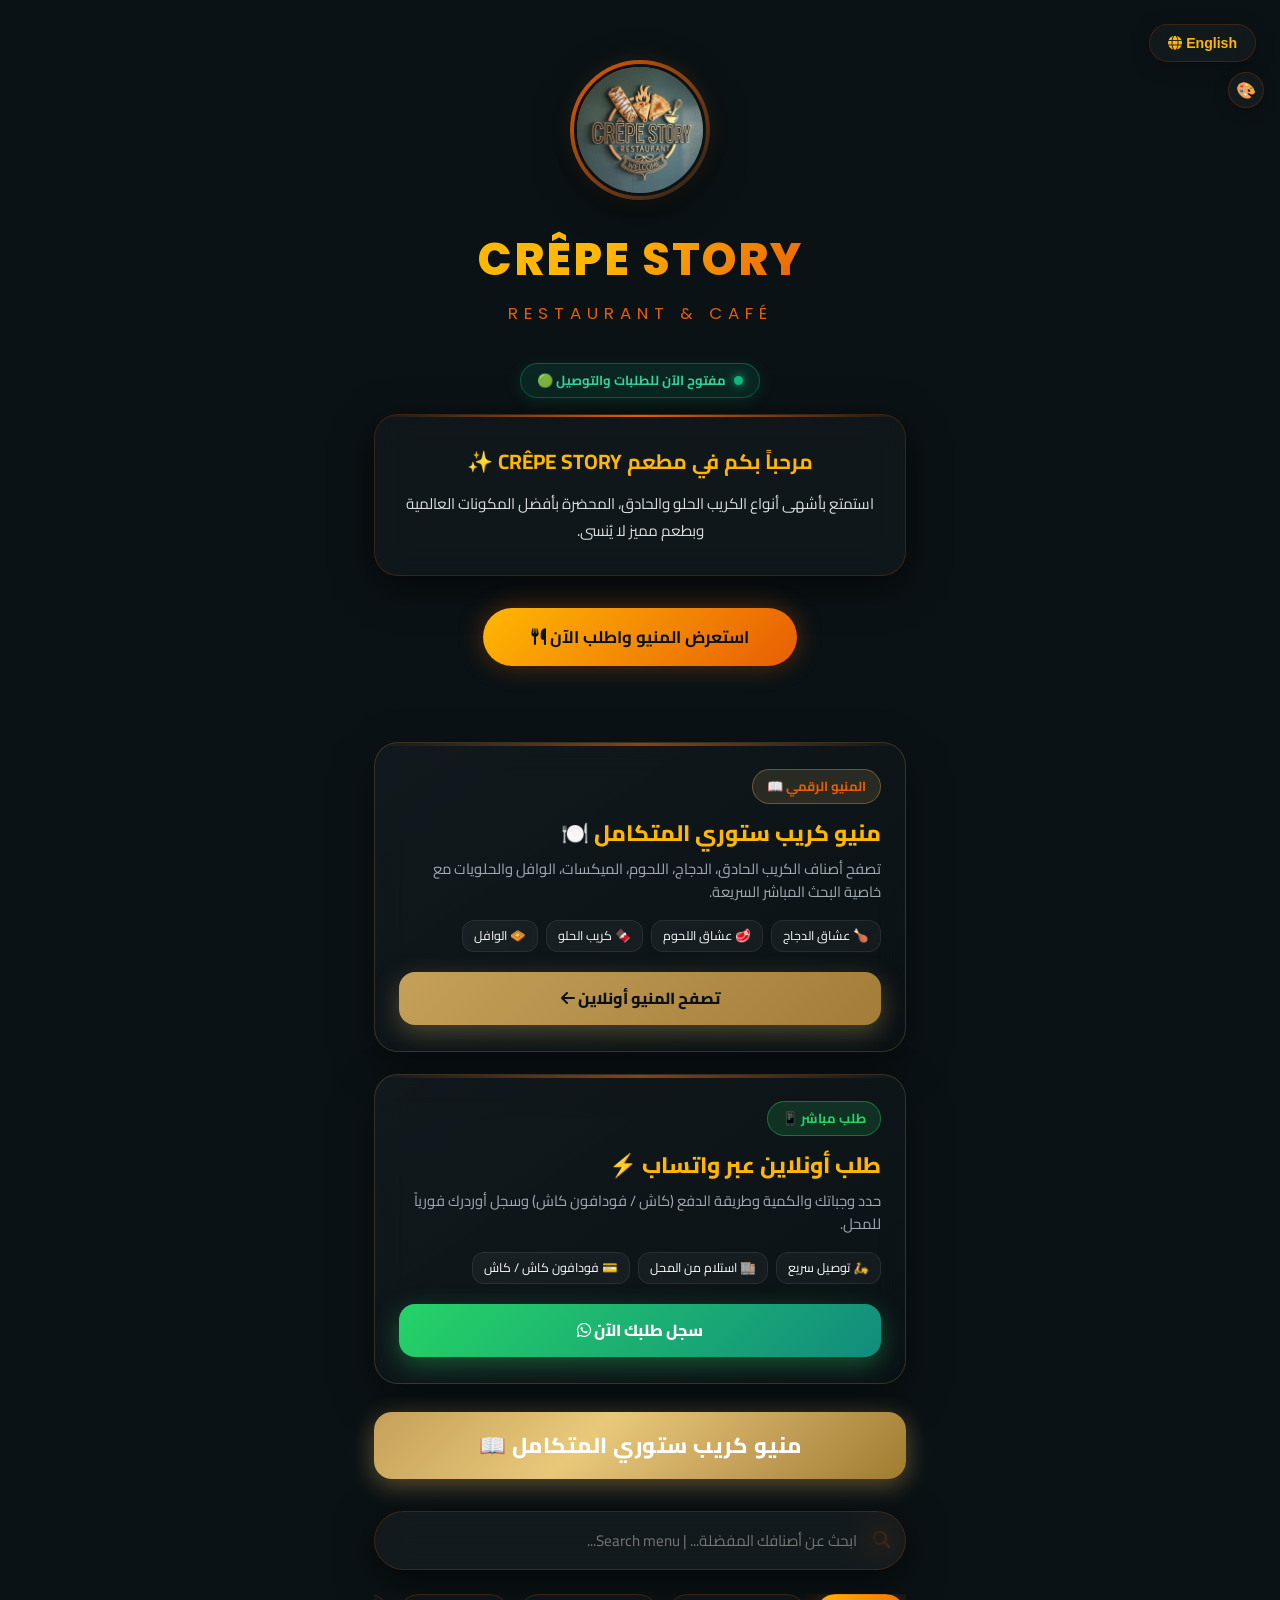
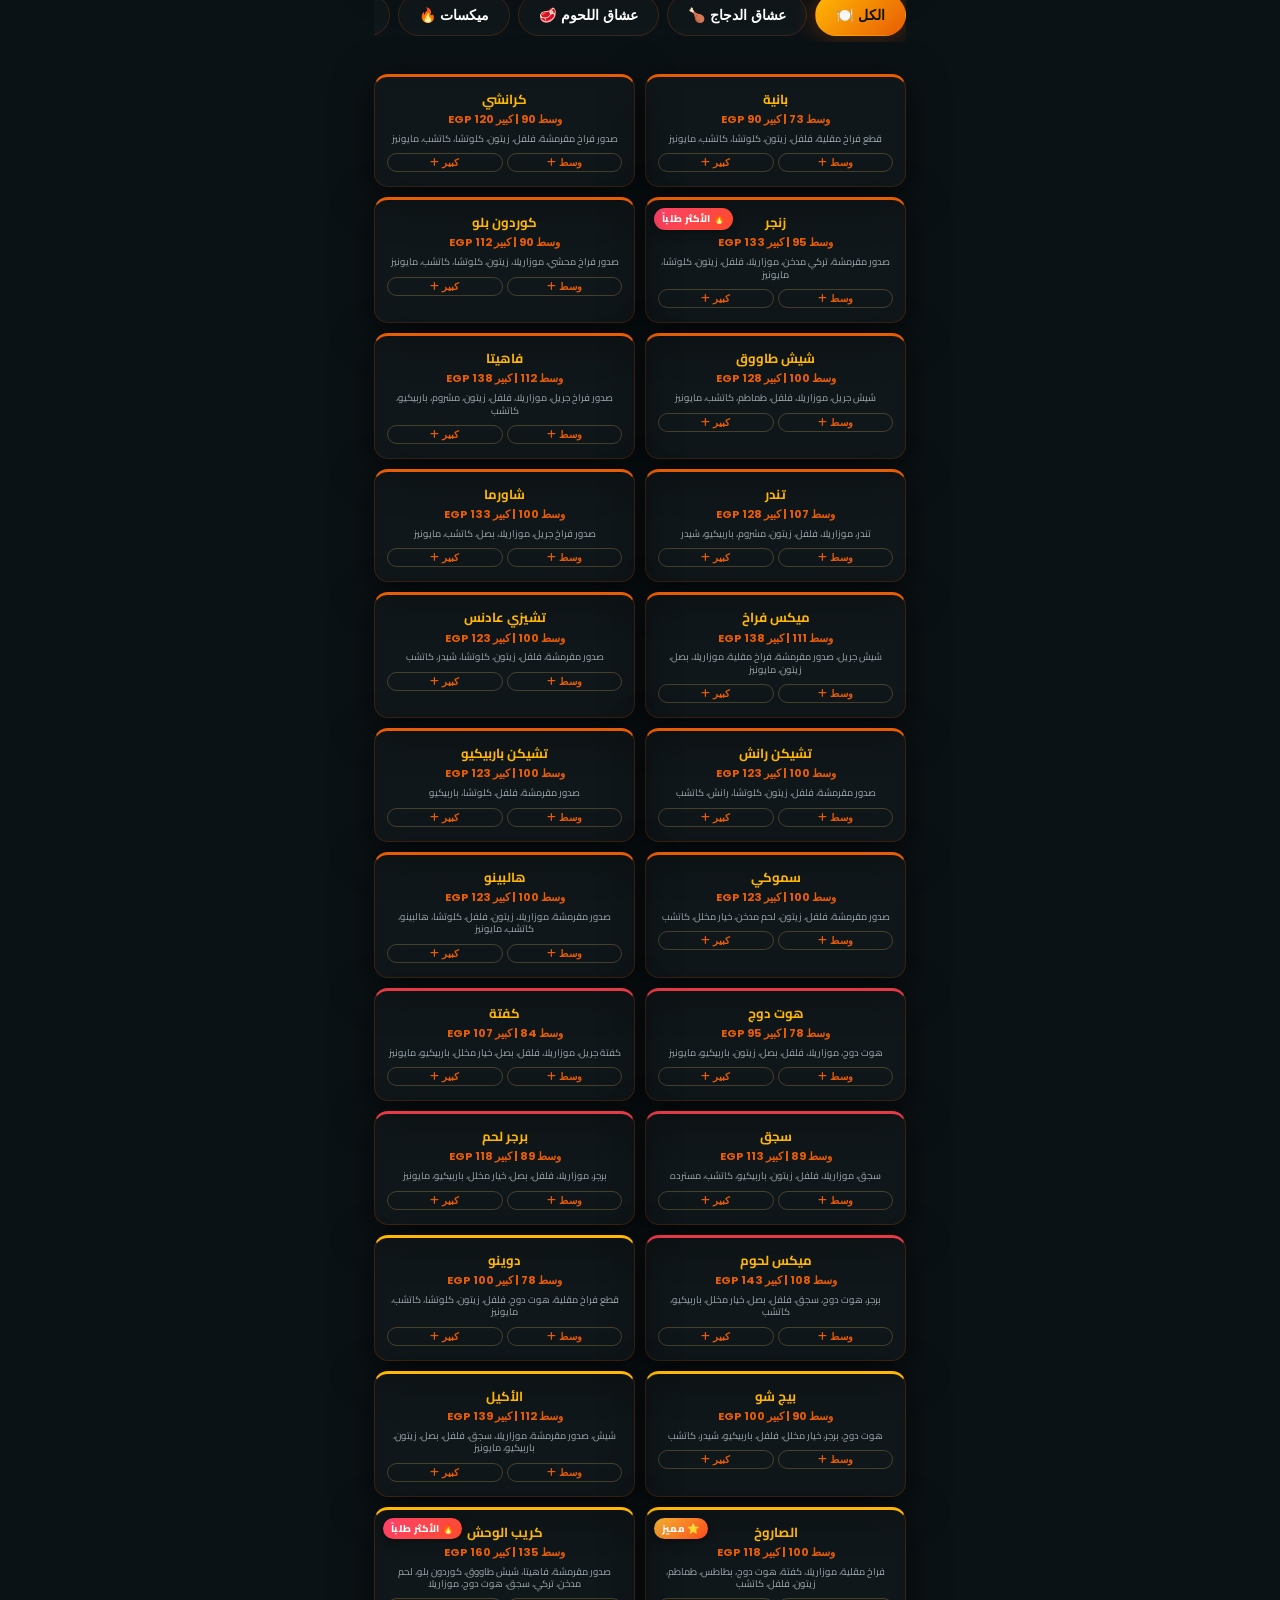
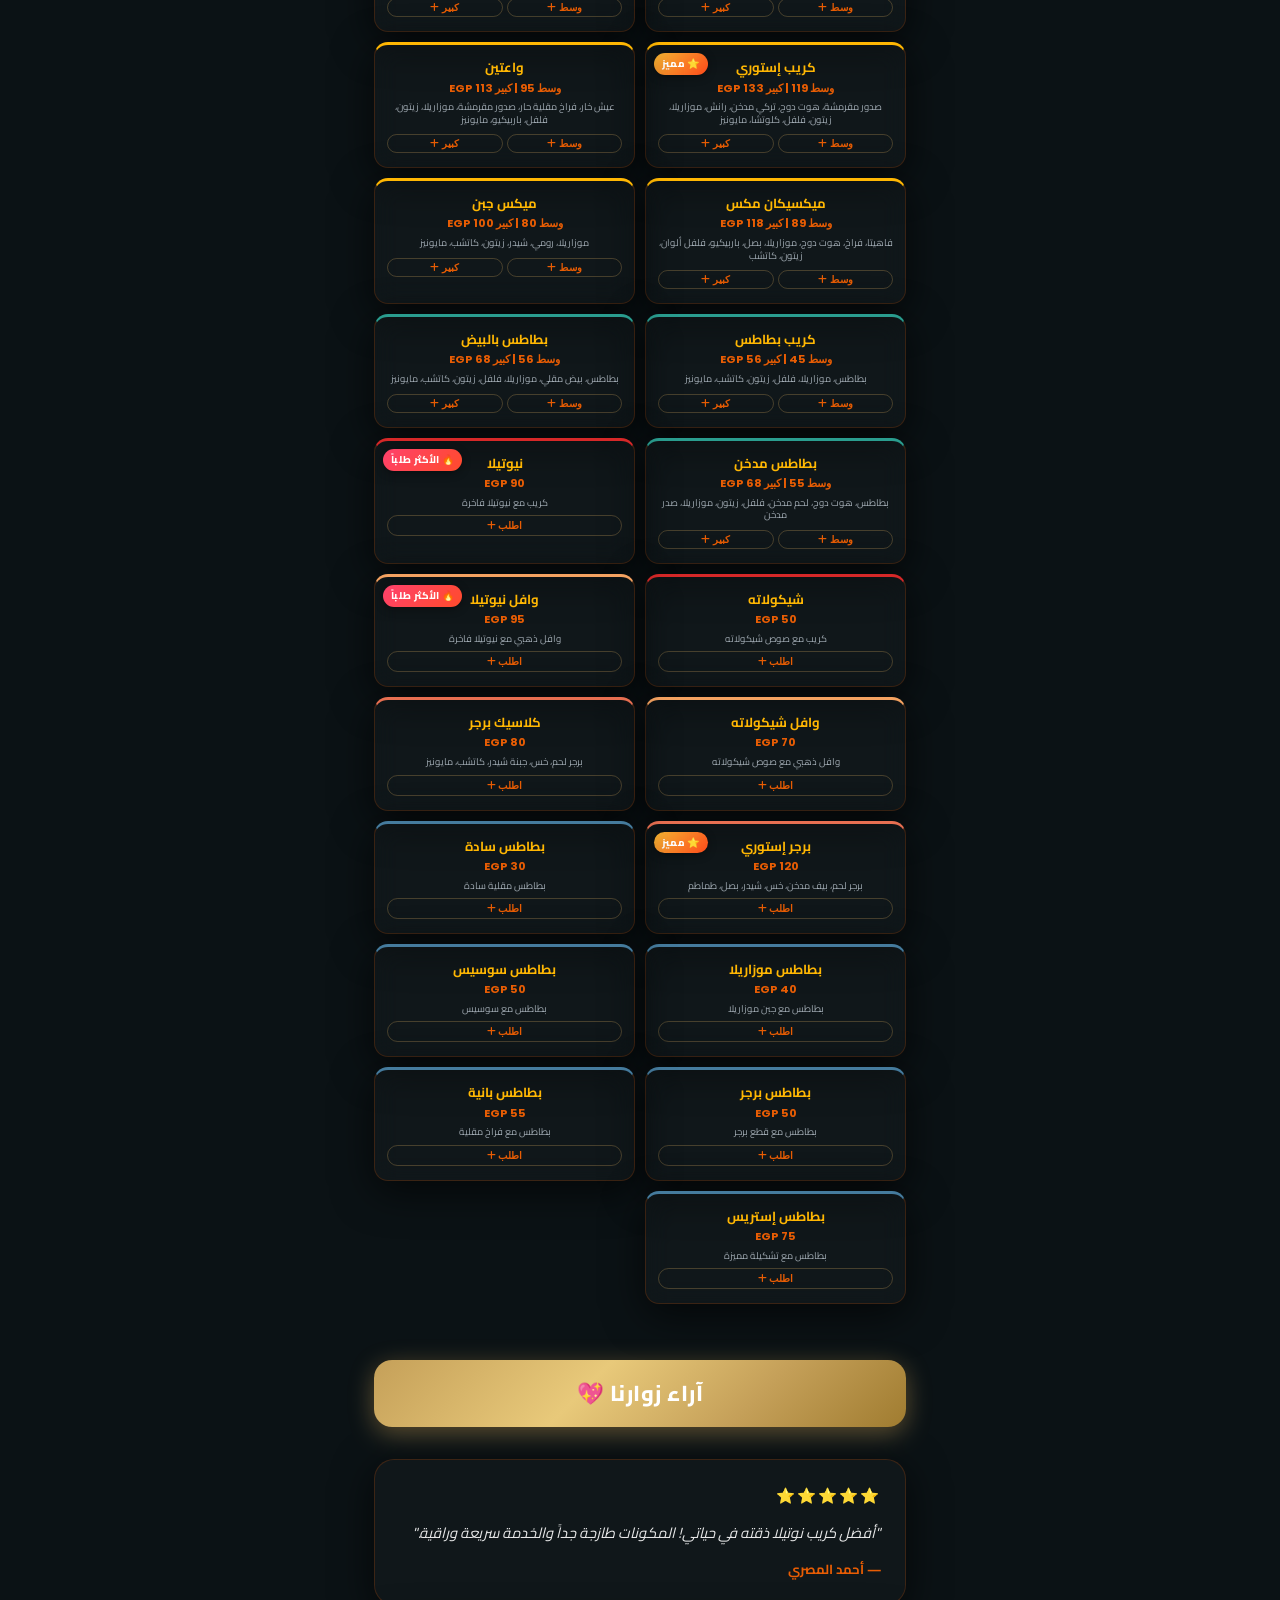
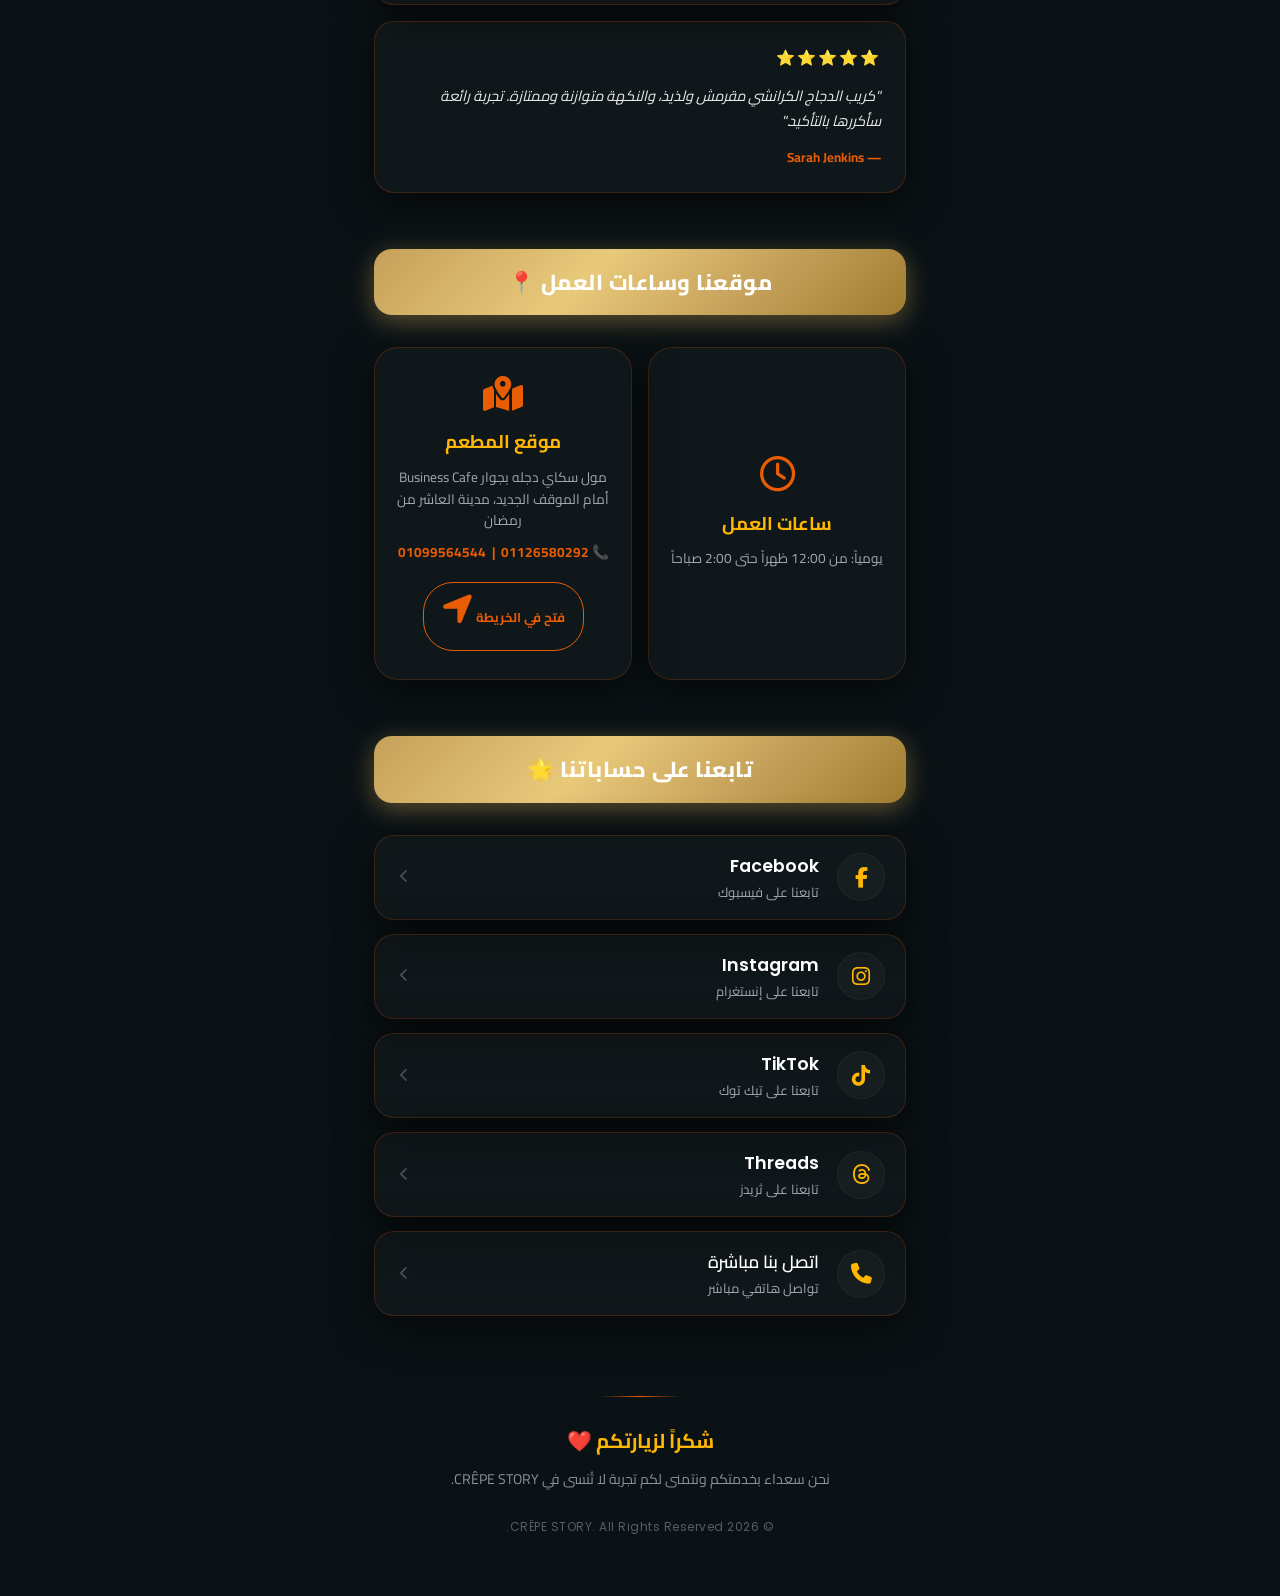
==== commit bea8f929: "Add files via upload" ====
--- a/index.html
+++ b/index.html
@@ -182,6 +182,69 @@
             </div>
         </section>
 
+        <!-- Digital Interactive Menu Section -->
+        <section id="menu-section" class="menu-section reveal active" style="opacity: 1; transform: translateY(0); width: 100%;">
+            <h2 class="section-title section-title-gold">
+                <span class="lang-ar">منيو كريب ستوري المتكامل 📖</span>
+                <span class="lang-en">Our Full Digital Menu 📖</span>
+            </h2>
+
+            <!-- Live Search Bar -->
+            <div class="search-container">
+                <div class="search-wrapper">
+                    <i class="fa-solid fa-magnifying-glass search-icon"></i>
+                    <input type="text" class="menu-search-input" 
+                           placeholder="ابحث عن أصنافك المفضلة... | Search menu..." 
+                           autocomplete="off">
+                </div>
+            </div>
+
+            <!-- Menu Tabs -->
+            <div class="menu-tabs">
+                <button class="tab-btn active" data-category="all">
+                    <span class="lang-ar">الكل 🍽️</span>
+                    <span class="lang-en">All 🍽️</span>
+                </button>
+                <button class="tab-btn" data-category="chicken">
+                    <span class="lang-ar">عشاق الدجاج 🍗</span>
+                    <span class="lang-en">Chicken 🍗</span>
+                </button>
+                <button class="tab-btn" data-category="meat">
+                    <span class="lang-ar">عشاق اللحوم 🥩</span>
+                    <span class="lang-en">Meat 🥩</span>
+                </button>
+                <button class="tab-btn" data-category="mix">
+                    <span class="lang-ar">ميكسات 🔥</span>
+                    <span class="lang-en">Mixes 🔥</span>
+                </button>
+                <button class="tab-btn" data-category="breakfast">
+                    <span class="lang-ar">كريب الفطار 🍳</span>
+                    <span class="lang-en">Breakfast 🍳</span>
+                </button>
+                <button class="tab-btn" data-category="sweet">
+                    <span class="lang-ar">كريب الحلو 🍫</span>
+                    <span class="lang-en">Sweet 🍫</span>
+                </button>
+                <button class="tab-btn" data-category="waffle">
+                    <span class="lang-ar">الوافل 🧇</span>
+                    <span class="lang-en">Waffle 🧇</span>
+                </button>
+                <button class="tab-btn" data-category="burger">
+                    <span class="lang-ar">تشيز برجر 🍔</span>
+                    <span class="lang-en">Burger 🍔</span>
+                </button>
+                <button class="tab-btn" data-category="syrian">
+                    <span class="lang-ar">القسم السوري 🍟</span>
+                    <span class="lang-en">Syrian 🍟</span>
+                </button>
+            </div>
+
+            <!-- Menu Grid -->
+            <div class="menu-grid" id="menu-grid">
+                <!-- Dynamically populated by script.js -->
+            </div>
+        </section>
+
         <!-- Testimonials Section -->
         <section class="testimonials-section reveal">
             <h2 class="section-title section-title-gold">
--- a/style.css
+++ b/style.css
@@ -1711,61 +1711,57 @@
     /* Digital Menu Mobile Optimization */
     .menu-grid {
         grid-template-columns: repeat(2, 1fr);
+        gap: 10px;
+        width: 100%;
+    }
+
+    .menu-tabs {
+        margin-bottom: 16px;
         gap: 8px;
-    }
-
-    .menu-tabs {
-        margin-bottom: 12px;
-        gap: 5px;
-        padding-bottom: 8px;
+        padding-bottom: 10px;
+        -webkit-overflow-scrolling: touch;
+        touch-action: pan-x;
     }
 
     .tab-btn {
-        padding: 5px 8px;
-        font-size: 0.68rem;
-        border-radius: 16px;
-        border: 1px solid rgba(197, 160, 89, 0.2);
+        padding: 8px 14px;
+        font-size: 0.78rem;
+        border-radius: 20px;
+        border: 1px solid var(--glass-border);
+        white-space: nowrap;
     }
     
     .menu-item-card {
-        padding: 6px 4px;
-        border-radius: 8px;
-        gap: 4px;
-        border: 1px solid rgba(197, 160, 89, 0.1);
-    }
-    
-    .item-img-wrapper {
-        width: 48px;
-        height: 48px;
-    }
-    
-    body[data-lang="ar"] .item-img-wrapper,
-    body[data-lang="en"] .item-img-wrapper {
-        margin: 0;
-    }
-    
-    .item-header {
-        margin-bottom: 1px;
-        gap: 1px;
-    }
-
-    .item-header h3 {
-        font-size: 0.68rem;
+        padding: 10px 8px;
+        border-radius: 12px;
+        gap: 6px;
+        border: 1px solid var(--glass-border);
+        background: rgba(255, 255, 255, 0.025);
+    }
+
+    .item-name {
+        font-size: 0.84rem;
+        font-weight: 700;
     }
     
     .item-price {
-        font-size: 0.6rem;
-    }
-
-    .item-details p {
-        font-size: 0.55rem;
-        line-height: 1.2;
-        margin-bottom: 2px;
+        font-size: 0.74rem;
+        font-weight: 700;
+        color: var(--secondary-color);
+    }
+
+    .item-details p,
+    .item-desc {
+        font-size: 0.68rem;
+        line-height: 1.35;
+        margin-bottom: 4px;
+        opacity: 0.9;
     }
 
     .btn-select-order {
-        padding: 2px 3px;
-        font-size: 0.55rem;
+        padding: 5px 8px;
+        font-size: 0.7rem;
+        font-weight: 700;
     }
 
     .order-buttons-group {
--- a/style.css
+++ b/style.css
@@ -1711,61 +1711,57 @@
     /* Digital Menu Mobile Optimization */
     .menu-grid {
         grid-template-columns: repeat(2, 1fr);
+        gap: 10px;
+        width: 100%;
+    }
+
+    .menu-tabs {
+        margin-bottom: 16px;
         gap: 8px;
-    }
-
-    .menu-tabs {
-        margin-bottom: 12px;
-        gap: 5px;
-        padding-bottom: 8px;
+        padding-bottom: 10px;
+        -webkit-overflow-scrolling: touch;
+        touch-action: pan-x;
     }
 
     .tab-btn {
-        padding: 5px 8px;
-        font-size: 0.68rem;
-        border-radius: 16px;
-        border: 1px solid rgba(197, 160, 89, 0.2);
+        padding: 8px 14px;
+        font-size: 0.78rem;
+        border-radius: 20px;
+        border: 1px solid var(--glass-border);
+        white-space: nowrap;
     }
     
     .menu-item-card {
-        padding: 6px 4px;
-        border-radius: 8px;
-        gap: 4px;
-        border: 1px solid rgba(197, 160, 89, 0.1);
-    }
-    
-    .item-img-wrapper {
-        width: 48px;
-        height: 48px;
-    }
-    
-    body[data-lang="ar"] .item-img-wrapper,
-    body[data-lang="en"] .item-img-wrapper {
-        margin: 0;
-    }
-    
-    .item-header {
-        margin-bottom: 1px;
-        gap: 1px;
-    }
-
-    .item-header h3 {
-        font-size: 0.68rem;
+        padding: 10px 8px;
+        border-radius: 12px;
+        gap: 6px;
+        border: 1px solid var(--glass-border);
+        background: rgba(255, 255, 255, 0.025);
+    }
+
+    .item-name {
+        font-size: 0.84rem;
+        font-weight: 700;
     }
     
     .item-price {
-        font-size: 0.6rem;
-    }
-
-    .item-details p {
-        font-size: 0.55rem;
-        line-height: 1.2;
-        margin-bottom: 2px;
+        font-size: 0.74rem;
+        font-weight: 700;
+        color: var(--secondary-color);
+    }
+
+    .item-details p,
+    .item-desc {
+        font-size: 0.68rem;
+        line-height: 1.35;
+        margin-bottom: 4px;
+        opacity: 0.9;
     }
 
     .btn-select-order {
-        padding: 2px 3px;
-        font-size: 0.55rem;
+        padding: 5px 8px;
+        font-size: 0.7rem;
+        font-weight: 700;
     }
 
     .order-buttons-group {
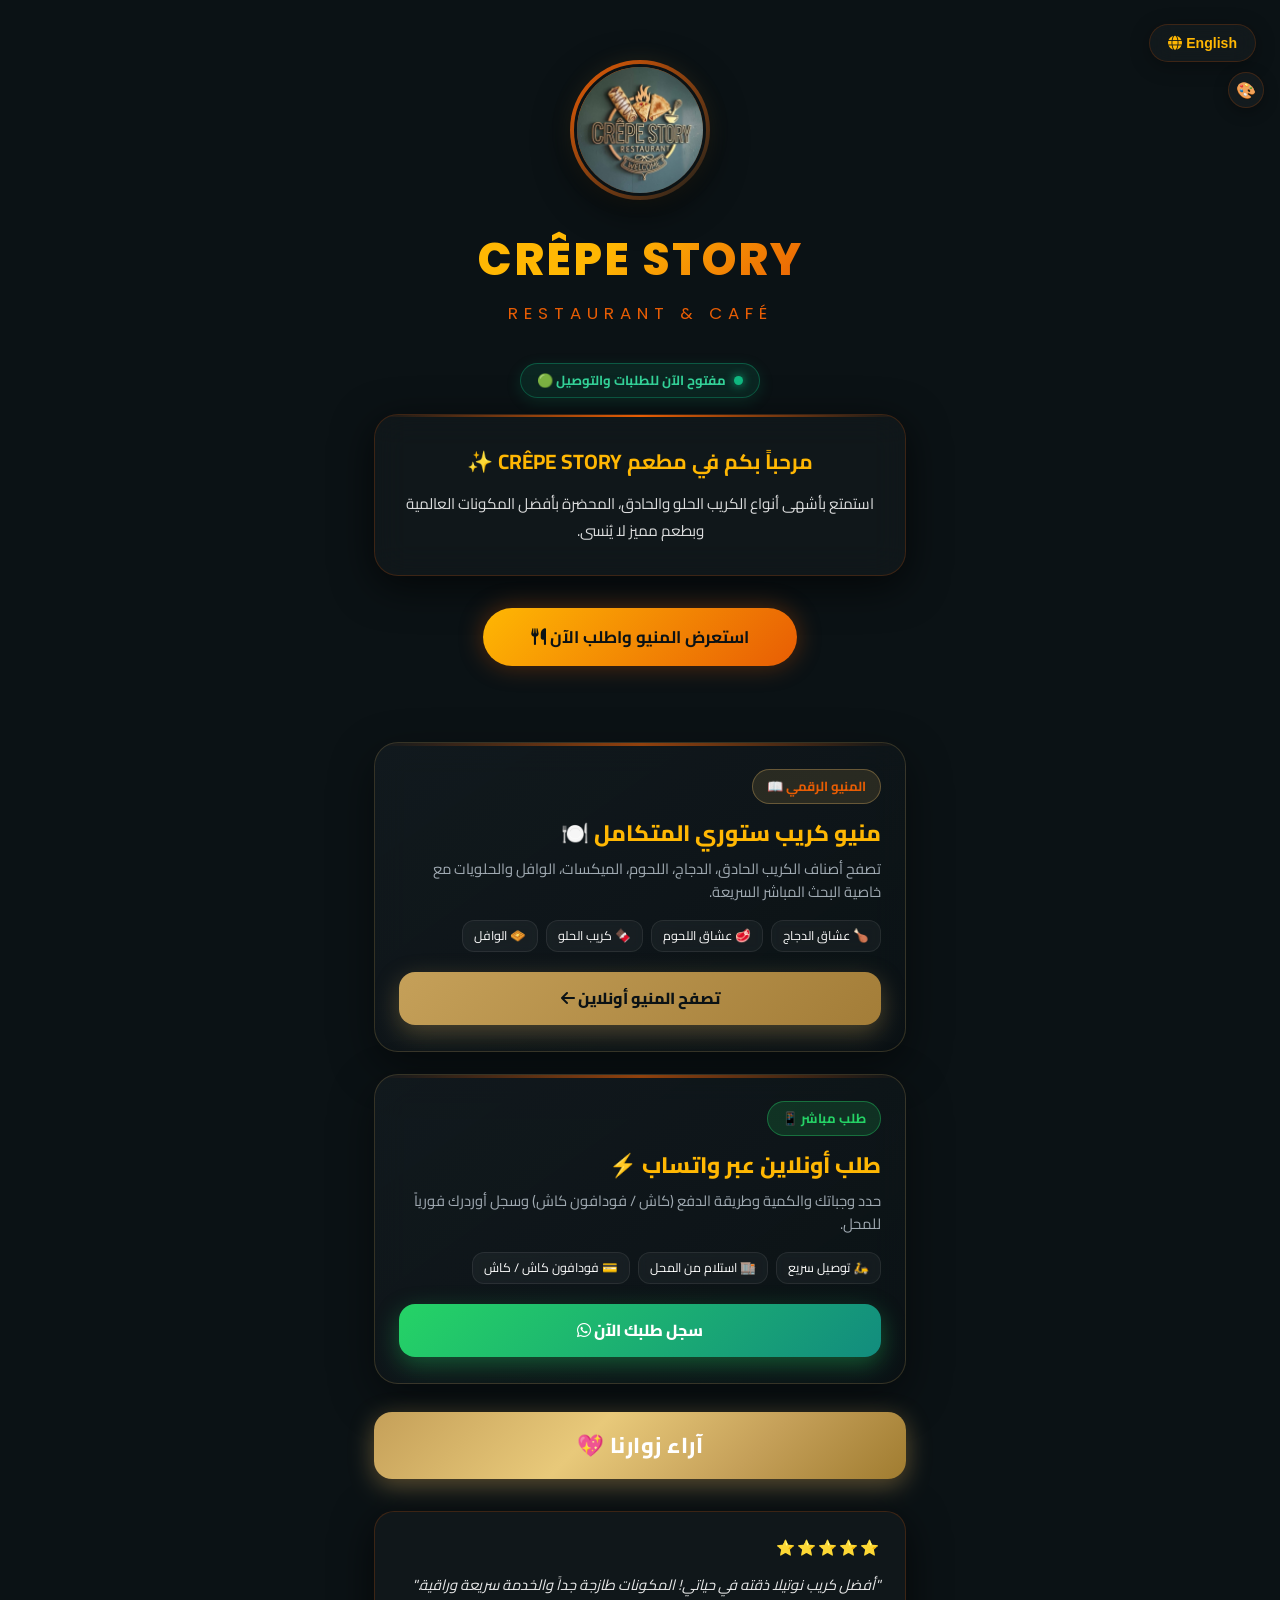
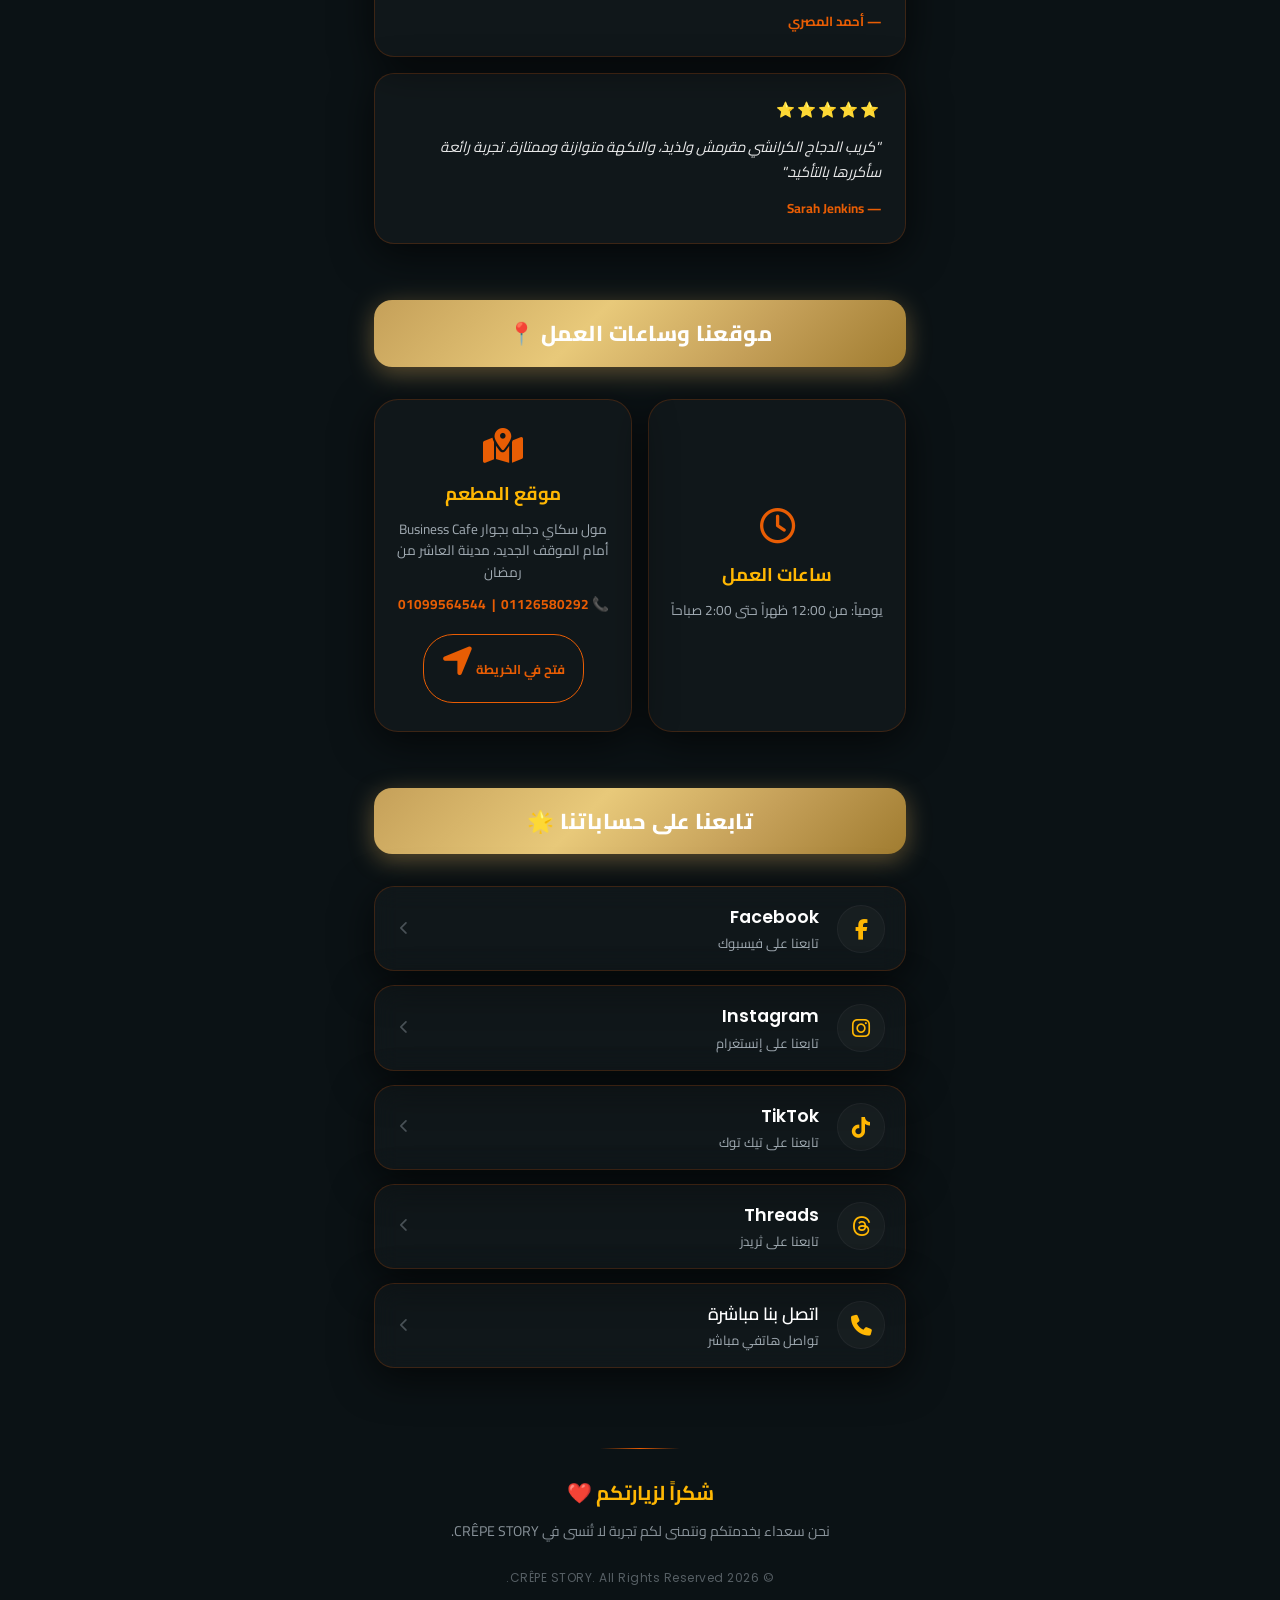
==== commit a2809f4a: "Add files via upload" ====
--- a/index.html
+++ b/index.html
@@ -182,69 +182,6 @@
             </div>
         </section>
 
-        <!-- Digital Interactive Menu Section -->
-        <section id="menu-section" class="menu-section reveal active" style="opacity: 1; transform: translateY(0); width: 100%;">
-            <h2 class="section-title section-title-gold">
-                <span class="lang-ar">منيو كريب ستوري المتكامل 📖</span>
-                <span class="lang-en">Our Full Digital Menu 📖</span>
-            </h2>
-
-            <!-- Live Search Bar -->
-            <div class="search-container">
-                <div class="search-wrapper">
-                    <i class="fa-solid fa-magnifying-glass search-icon"></i>
-                    <input type="text" class="menu-search-input" 
-                           placeholder="ابحث عن أصنافك المفضلة... | Search menu..." 
-                           autocomplete="off">
-                </div>
-            </div>
-
-            <!-- Menu Tabs -->
-            <div class="menu-tabs">
-                <button class="tab-btn active" data-category="all">
-                    <span class="lang-ar">الكل 🍽️</span>
-                    <span class="lang-en">All 🍽️</span>
-                </button>
-                <button class="tab-btn" data-category="chicken">
-                    <span class="lang-ar">عشاق الدجاج 🍗</span>
-                    <span class="lang-en">Chicken 🍗</span>
-                </button>
-                <button class="tab-btn" data-category="meat">
-                    <span class="lang-ar">عشاق اللحوم 🥩</span>
-                    <span class="lang-en">Meat 🥩</span>
-                </button>
-                <button class="tab-btn" data-category="mix">
-                    <span class="lang-ar">ميكسات 🔥</span>
-                    <span class="lang-en">Mixes 🔥</span>
-                </button>
-                <button class="tab-btn" data-category="breakfast">
-                    <span class="lang-ar">كريب الفطار 🍳</span>
-                    <span class="lang-en">Breakfast 🍳</span>
-                </button>
-                <button class="tab-btn" data-category="sweet">
-                    <span class="lang-ar">كريب الحلو 🍫</span>
-                    <span class="lang-en">Sweet 🍫</span>
-                </button>
-                <button class="tab-btn" data-category="waffle">
-                    <span class="lang-ar">الوافل 🧇</span>
-                    <span class="lang-en">Waffle 🧇</span>
-                </button>
-                <button class="tab-btn" data-category="burger">
-                    <span class="lang-ar">تشيز برجر 🍔</span>
-                    <span class="lang-en">Burger 🍔</span>
-                </button>
-                <button class="tab-btn" data-category="syrian">
-                    <span class="lang-ar">القسم السوري 🍟</span>
-                    <span class="lang-en">Syrian 🍟</span>
-                </button>
-            </div>
-
-            <!-- Menu Grid -->
-            <div class="menu-grid" id="menu-grid">
-                <!-- Dynamically populated by script.js -->
-            </div>
-        </section>
-
         <!-- Testimonials Section -->
         <section class="testimonials-section reveal">
             <h2 class="section-title section-title-gold">
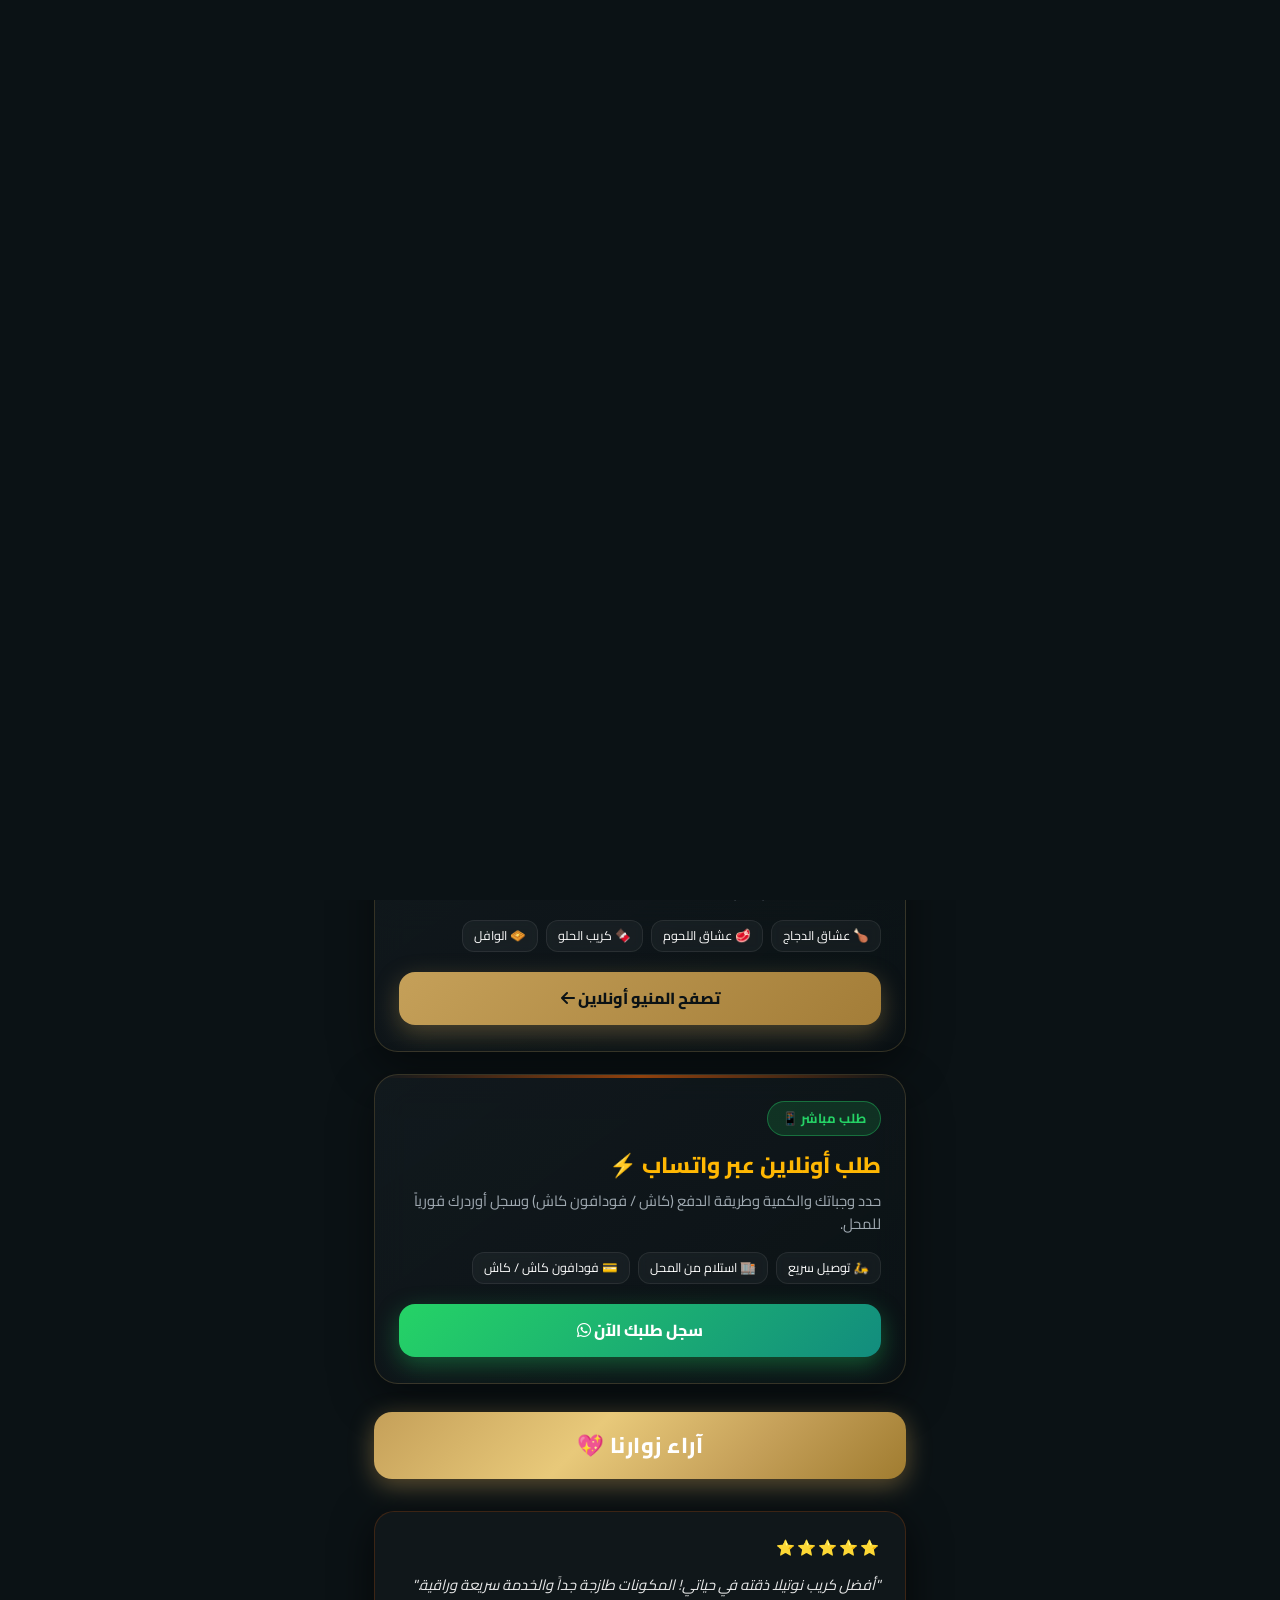
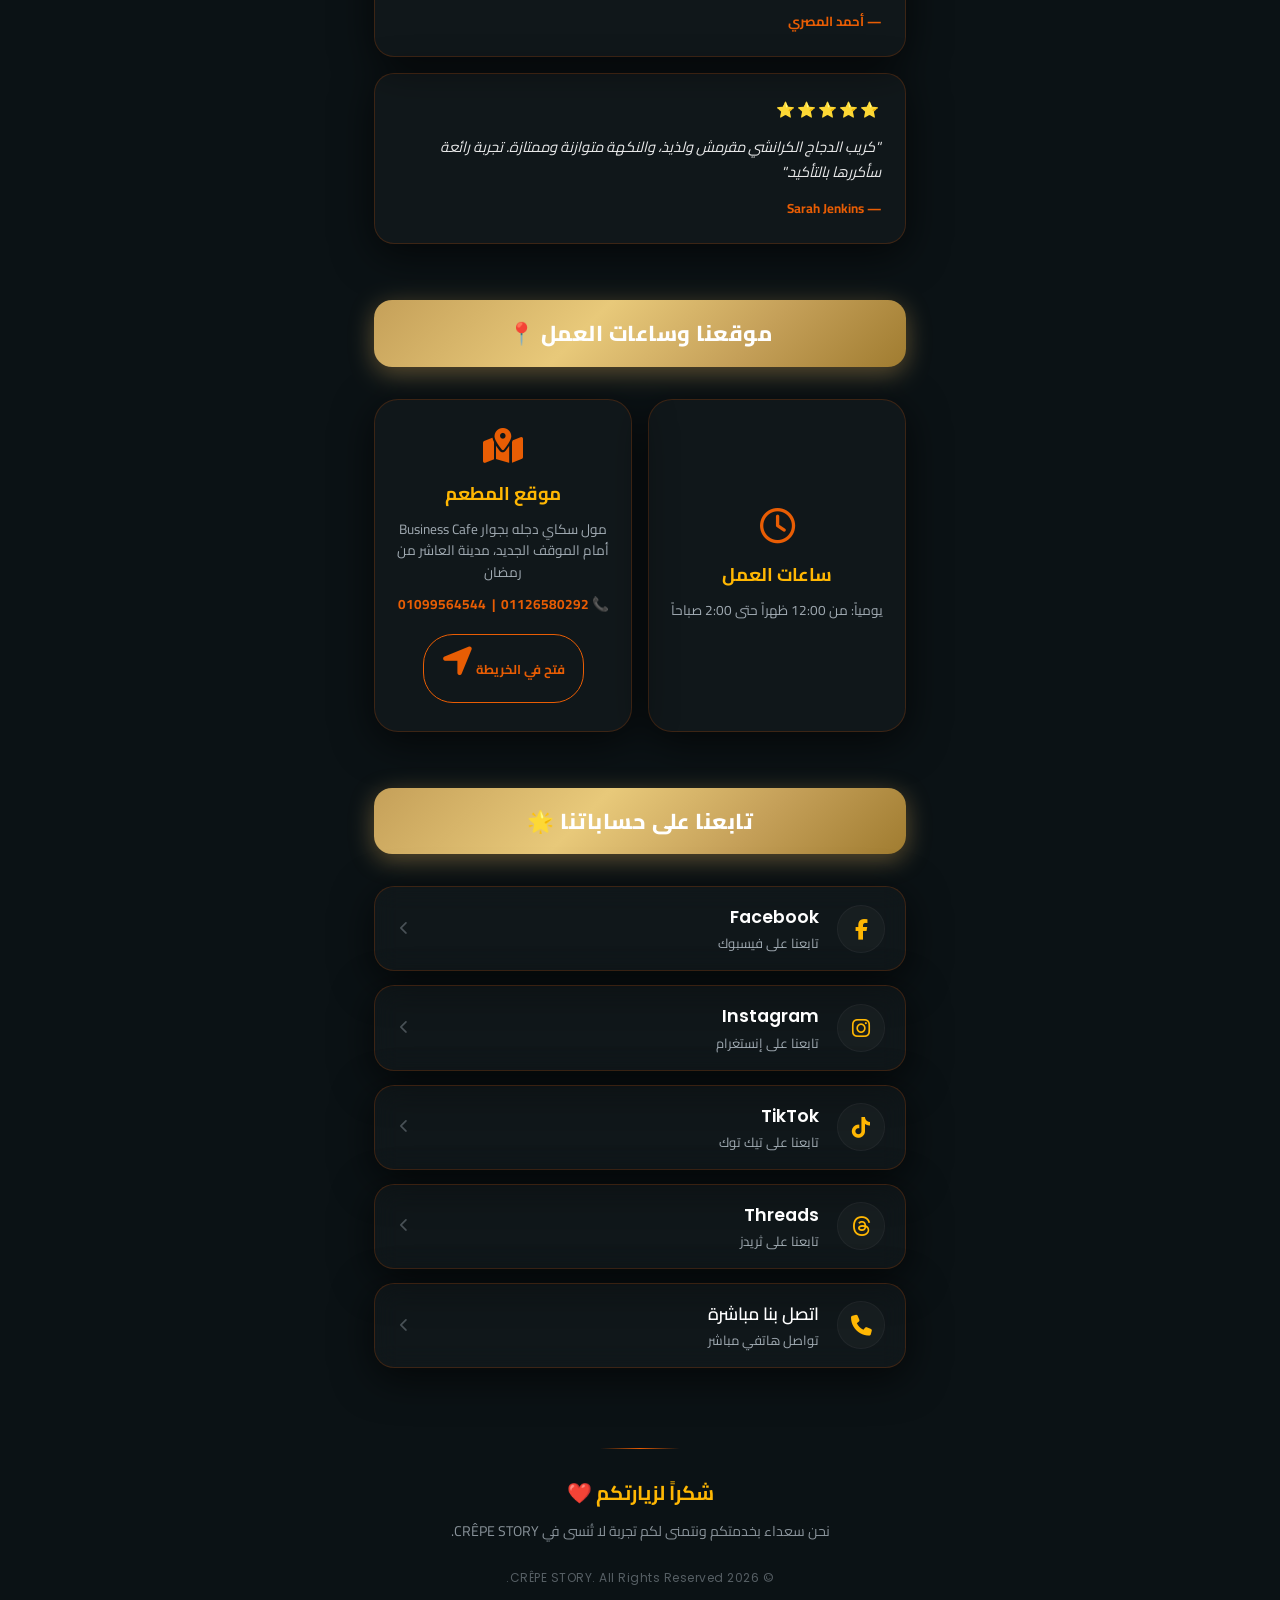
==== commit 2e08b9cc: "Add files via upload" ====
--- a/index.html
+++ b/index.html
@@ -5,16 +5,72 @@
     <meta charset="UTF-8">
     <meta name="viewport"
         content="width=device-width, initial-scale=1.0, maximum-scale=1.0, minimum-scale=1.0, user-scalable=no, viewport-fit=cover">
+
+    <!-- ==================== SEO TAGS ==================== -->
+    <title>كريب ستوري | CRÊPE STORY - أشهى كريب في مصر 🥞</title>
     <meta name="description"
-        content="مطعم CRÊPE STORY - استمتع بأشهى أنواع الكريب الحلو والحادق، المحضرة بأفضل المكونات وبطعم لا يُنسى. نسعد بخدمتكم ونتمنى لكم تجربة مميزة.">
-    <meta name="keywords" content="كريب ستوري, crepe story, كريب حلو, كريب حادق, مطعم كريب, crepe story egypt, كريب">
-    <meta property="og:title" content="CRÊPE STORY | Restaurant & Café">
+        content="كريب ستوري مطعم كريب متميز | Crepe Story - أشهى أنواع الكريب الحلو والمالح، وافل، وبرجر. طلب أونلاين سريع عبر واتساب. توصيل واستلام من المحل.">
+    <meta name="keywords"
+        content="كريب ستوري, كريب استوري, crepe story, مطعم كريب, كريب مصر, كريب حلو, كريب مالح, وافل, مطعم كريب استوري, crepe story egypt, crepe story restaurant, كريب سطوري, مطعم كريب حلو, crepe, order crepe egypt">
+    <meta name="author" content="CRÊPE STORY">
+    <meta name="robots" content="index, follow">
+    <meta name="language" content="Arabic, English">
+    <meta name="geo.region" content="EG">
+    <meta name="geo.placename" content="Egypt">
+    <link rel="canonical" href="https://crepestory.netlify.app/">
+
+    <!-- ==================== FACEBOOK / OPEN GRAPH ==================== -->
+    <meta property="og:type" content="restaurant.restaurant">
+    <meta property="og:site_name" content="كريب ستوري | CRÊPE STORY">
+    <meta property="og:title" content="كريب ستوري | CRÊPE STORY - أشهى كريب في مصر 🥞">
     <meta property="og:description"
-        content="استمتع بأشهى أنواع الكريب الحلو والحادق، المحضرة بأفضل المكونات وبطعم لا يُنسى.">
-    <meta property="og:image" content="logo.jpg">
-    <meta property="og:type" content="website">
-
-    <title>CRÊPE STORY | Restaurant & Café</title>
+        content="استمتع بأشهى أنواع الكريب الحلو والمالح، وافل، وبرجر | Enjoy the most delicious sweet & savory crepes, waffles & burgers. اطلب أونلاين الآن!">
+    <meta property="og:image" content="https://crepestory.netlify.app/logo.jpg">
+    <meta property="og:image:width" content="800">
+    <meta property="og:image:height" content="800">
+    <meta property="og:image:alt" content="كريب ستوري - Crêpe Story Logo">
+    <meta property="og:url" content="https://crepestory.netlify.app/">
+    <meta property="og:locale" content="ar_EG">
+    <meta property="og:locale:alternate" content="en_US">
+
+    <!-- ==================== TWITTER CARD ==================== -->
+    <meta name="twitter:card" content="summary_large_image">
+    <meta name="twitter:title" content="كريب ستوري | CRÊPE STORY 🥞">
+    <meta name="twitter:description"
+        content="أشهى أنواع الكريب الحلو والمالح في مصر | Best sweet & savory crepes in Egypt">
+    <meta name="twitter:image" content="https://crepestory.netlify.app/logo.jpg">
+
+    <!-- ==================== STRUCTURED DATA (GOOGLE RICH RESULTS) ==================== -->
+    <script type="application/ld+json">
+    {
+      "@context": "https://schema.org",
+      "@type": "Restaurant",
+      "name": "كريب ستوري | CRÊPE STORY",
+      "alternateName": ["Crepe Story", "كريب استوري", "كريب ستوري", "Crêpe Story"],
+      "description": "أشهى أنواع الكريب الحلو والمالح، وافل، وبرجر مع توصيل سريع واستلام من المحل",
+      "url": "https://crepestory.netlify.app/",
+      "logo": "https://crepestory.netlify.app/logo.jpg",
+      "image": "https://crepestory.netlify.app/logo.jpg",
+      "servesCuisine": ["Crepe", "French", "Fast Food"],
+      "priceRange": "$$",
+      "address": {
+        "@type": "PostalAddress",
+        "addressCountry": "EG"
+      },
+      "contactPoint": {
+        "@type": "ContactPoint",
+        "contactType": "customer service",
+        "availableLanguage": ["Arabic", "English"]
+      },
+      "hasMenu": "https://crepestory.netlify.app/menu.html",
+      "potentialAction": {
+        "@type": "OrderAction",
+        "target": "https://crepestory.netlify.app/order.html"
+      }
+    }
+    </script>
+
+    <title>كريب ستوري | CRÊPE STORY - أشهى كريب في مصر 🥞</title>
 
     <!-- PWA Meta & Manifest -->
     <link rel="manifest" href="manifest.json">
--- a/style.css
+++ b/style.css
@@ -287,9 +287,15 @@
    ========================================== */
 .lang-switch-container {
     position: fixed;
-    top: 24px;
-    right: 24px;
+    top: 16px;
+    left: 16px;
+    right: auto;
     z-index: 1000;
+}
+
+body[data-lang="en"] .lang-switch-container {
+    left: auto;
+    right: 16px;
 }
 
 .lang-btn {
@@ -298,9 +304,9 @@
     backdrop-filter: blur(12px);
     -webkit-backdrop-filter: blur(12px);
     color: var(--secondary-color);
-    padding: 10px 18px;
+    padding: 8px 14px;
     border-radius: 30px;
-    font-size: 0.88rem;
+    font-size: 0.82rem;
     font-weight: 600;
     cursor: pointer;
     box-shadow: 0 4px 20px rgba(0, 0, 0, 0.3);
@@ -314,7 +320,7 @@
     transform: translateY(-2px);
     background: rgba(255, 255, 255, 0.08);
     border-color: var(--primary-color);
-    box-shadow: 0 4px 25px rgba(197, 160, 89, 0.2);
+    box-shadow: 0 4px 25px rgba(232, 93, 4, 0.25);
 }
 
 /* ==========================================
@@ -322,12 +328,18 @@
    ========================================== */
 .theme-switcher {
     position: fixed;
-    top: 72px;
+    top: 60px;
+    left: 16px;
+    right: auto;
+    z-index: 1000;
+    display: flex;
+    align-items: center;
+    gap: 0;
+}
+
+body[data-lang="en"] .theme-switcher {
+    left: auto;
     right: 16px;
-    z-index: 1000;
-    display: flex;
-    align-items: center;
-    gap: 0;
 }
 
 .theme-toggle-btn {
@@ -892,6 +904,45 @@
     box-shadow: 0 10px 25px rgba(232, 93, 4, 0.2);
 }
 
+.item-badge-wrapper {
+    display: flex;
+    justify-content: center;
+    align-items: center;
+    width: 100%;
+    margin-bottom: 6px;
+    min-height: 20px;
+}
+
+.item-badge-wrapper.empty-badge {
+    min-height: 0;
+    margin-bottom: 0;
+}
+
+.badge-tag {
+    display: inline-flex;
+    align-items: center;
+    justify-content: center;
+    padding: 3px 10px;
+    border-radius: 12px;
+    font-size: 0.65rem;
+    font-weight: 700;
+    line-height: 1.2;
+    white-space: nowrap;
+    box-sizing: border-box;
+}
+
+.badge-hot {
+    background: rgba(230, 57, 70, 0.22);
+    border: 1px solid rgba(230, 57, 70, 0.65);
+    color: #ff6b6b;
+}
+
+.badge-star {
+    background: rgba(255, 183, 3, 0.22);
+    border: 1px solid rgba(255, 183, 3, 0.65);
+    color: #ffc107;
+}
+
 .item-details {
     flex-grow: 1;
     width: 100%;
@@ -1578,6 +1629,12 @@
     
     .lang-switch-container {
         top: 12px;
+        left: 12px;
+        right: auto;
+    }
+    
+    body[data-lang="en"] .lang-switch-container {
+        left: auto;
         right: 12px;
     }
     
--- a/style.css
+++ b/style.css
@@ -287,9 +287,15 @@
    ========================================== */
 .lang-switch-container {
     position: fixed;
-    top: 24px;
-    right: 24px;
+    top: 16px;
+    left: 16px;
+    right: auto;
     z-index: 1000;
+}
+
+body[data-lang="en"] .lang-switch-container {
+    left: auto;
+    right: 16px;
 }
 
 .lang-btn {
@@ -298,9 +304,9 @@
     backdrop-filter: blur(12px);
     -webkit-backdrop-filter: blur(12px);
     color: var(--secondary-color);
-    padding: 10px 18px;
+    padding: 8px 14px;
     border-radius: 30px;
-    font-size: 0.88rem;
+    font-size: 0.82rem;
     font-weight: 600;
     cursor: pointer;
     box-shadow: 0 4px 20px rgba(0, 0, 0, 0.3);
@@ -314,7 +320,7 @@
     transform: translateY(-2px);
     background: rgba(255, 255, 255, 0.08);
     border-color: var(--primary-color);
-    box-shadow: 0 4px 25px rgba(197, 160, 89, 0.2);
+    box-shadow: 0 4px 25px rgba(232, 93, 4, 0.25);
 }
 
 /* ==========================================
@@ -322,12 +328,18 @@
    ========================================== */
 .theme-switcher {
     position: fixed;
-    top: 72px;
+    top: 60px;
+    left: 16px;
+    right: auto;
+    z-index: 1000;
+    display: flex;
+    align-items: center;
+    gap: 0;
+}
+
+body[data-lang="en"] .theme-switcher {
+    left: auto;
     right: 16px;
-    z-index: 1000;
-    display: flex;
-    align-items: center;
-    gap: 0;
 }
 
 .theme-toggle-btn {
@@ -892,6 +904,45 @@
     box-shadow: 0 10px 25px rgba(232, 93, 4, 0.2);
 }
 
+.item-badge-wrapper {
+    display: flex;
+    justify-content: center;
+    align-items: center;
+    width: 100%;
+    margin-bottom: 6px;
+    min-height: 20px;
+}
+
+.item-badge-wrapper.empty-badge {
+    min-height: 0;
+    margin-bottom: 0;
+}
+
+.badge-tag {
+    display: inline-flex;
+    align-items: center;
+    justify-content: center;
+    padding: 3px 10px;
+    border-radius: 12px;
+    font-size: 0.65rem;
+    font-weight: 700;
+    line-height: 1.2;
+    white-space: nowrap;
+    box-sizing: border-box;
+}
+
+.badge-hot {
+    background: rgba(230, 57, 70, 0.22);
+    border: 1px solid rgba(230, 57, 70, 0.65);
+    color: #ff6b6b;
+}
+
+.badge-star {
+    background: rgba(255, 183, 3, 0.22);
+    border: 1px solid rgba(255, 183, 3, 0.65);
+    color: #ffc107;
+}
+
 .item-details {
     flex-grow: 1;
     width: 100%;
@@ -1578,6 +1629,12 @@
     
     .lang-switch-container {
         top: 12px;
+        left: 12px;
+        right: auto;
+    }
+    
+    body[data-lang="en"] .lang-switch-container {
+        left: auto;
         right: 12px;
     }
     
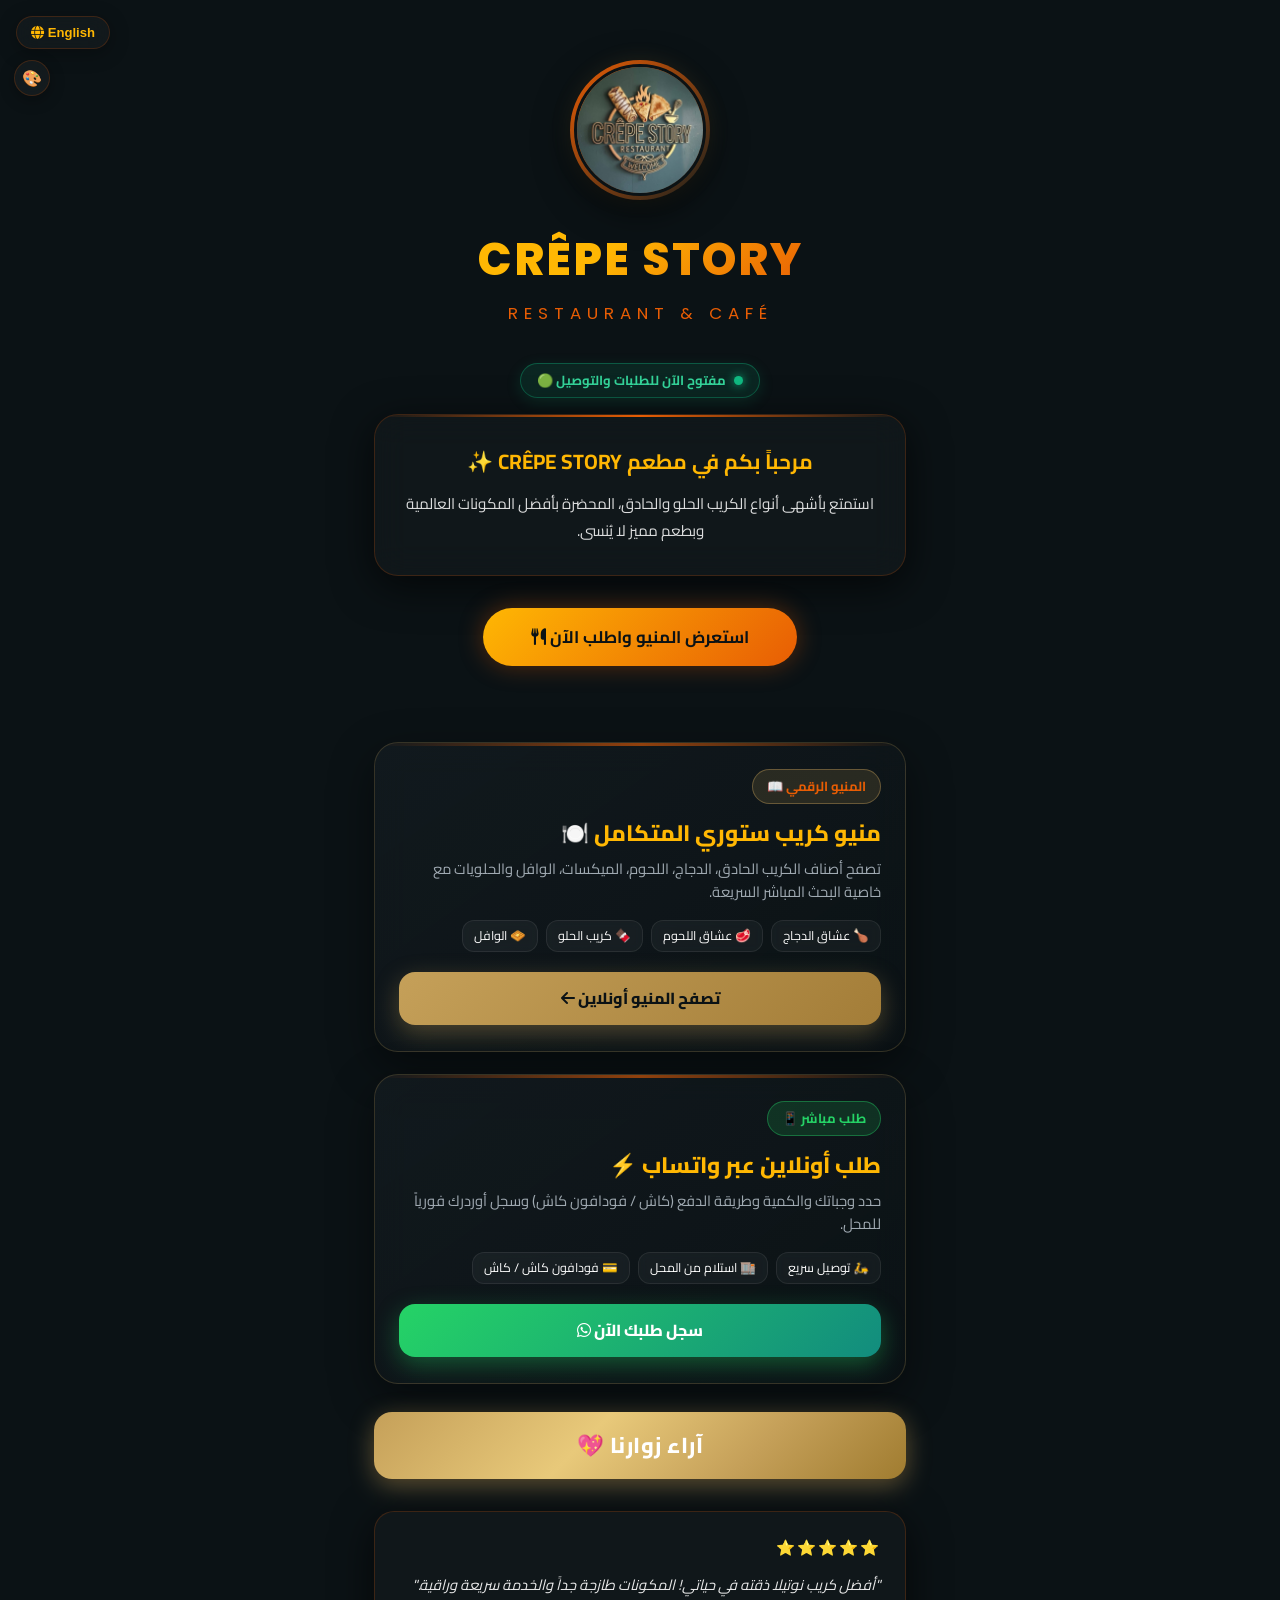
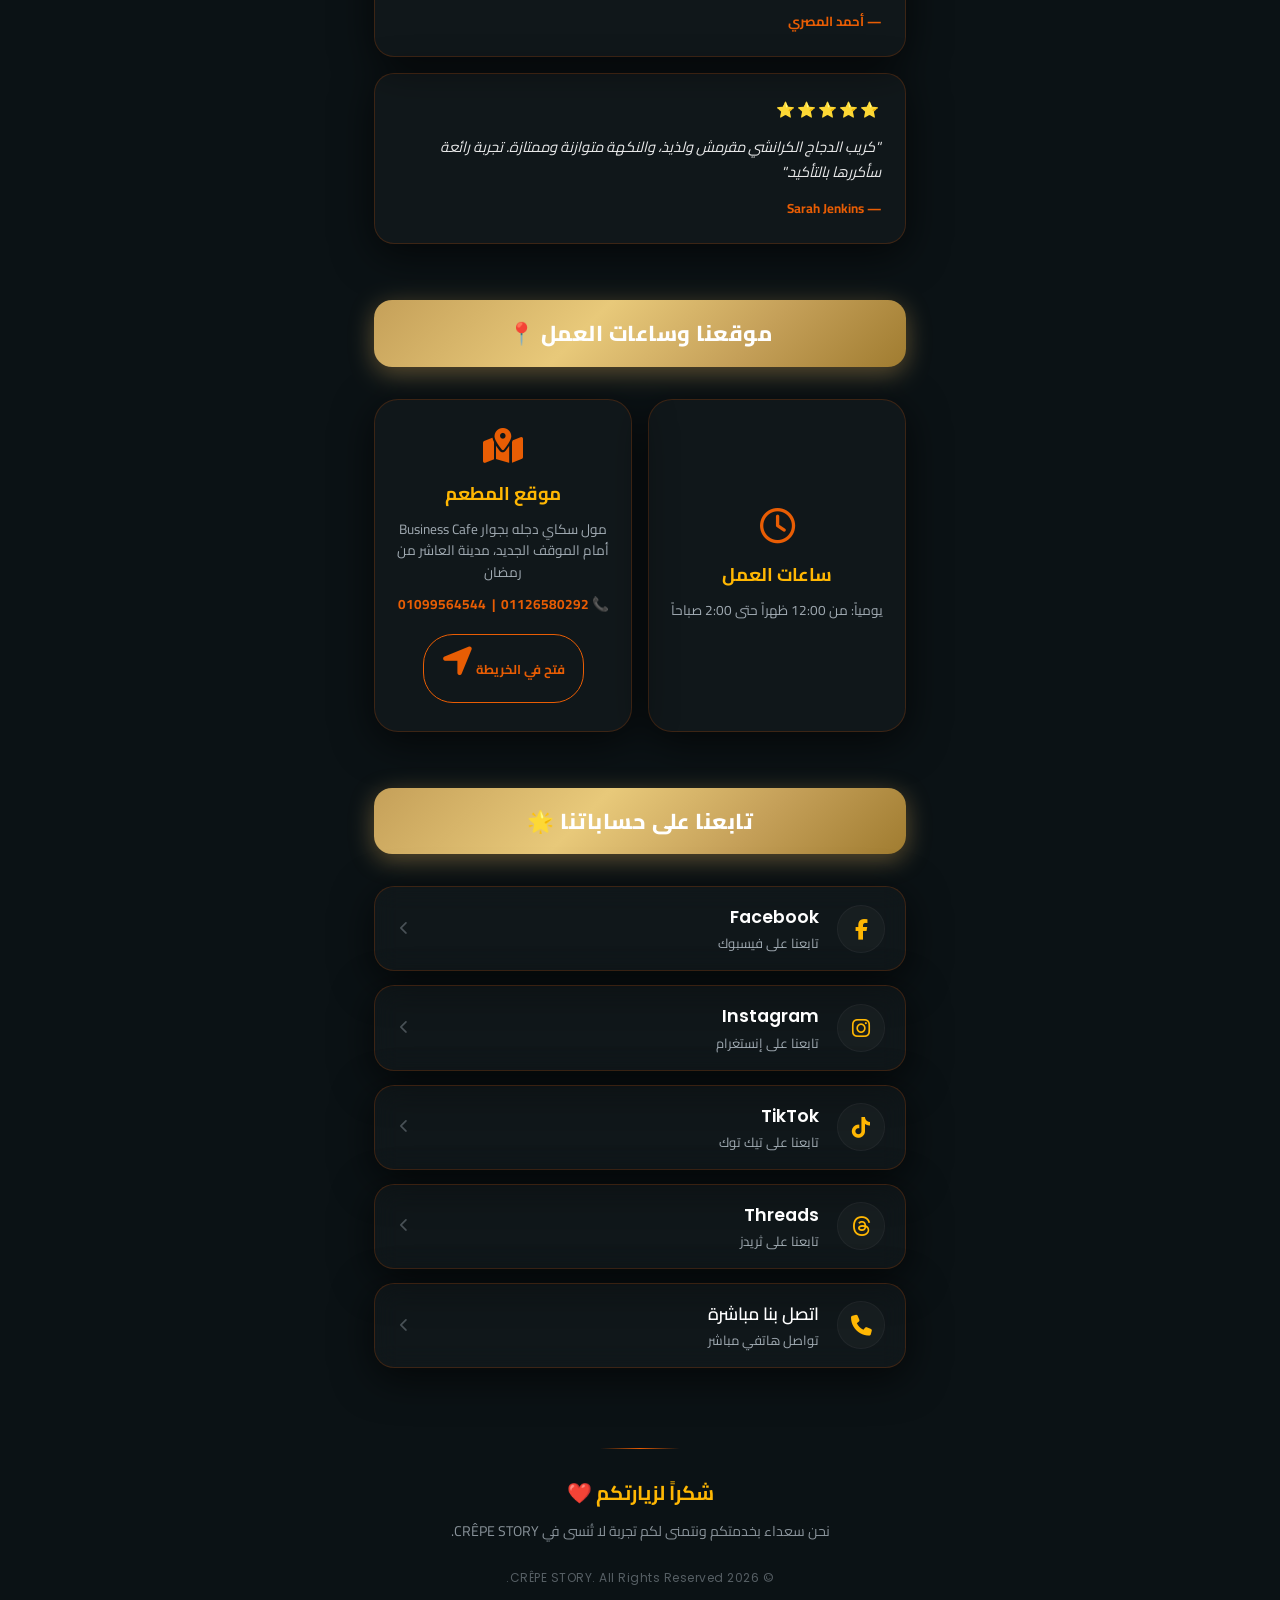
==== commit 7e3e5820: "Add files via upload" ====
--- a/index.html
+++ b/index.html
@@ -17,7 +17,7 @@
     <meta name="language" content="Arabic, English">
     <meta name="geo.region" content="EG">
     <meta name="geo.placename" content="Egypt">
-    <link rel="canonical" href="https://crepestory.netlify.app/">
+    <link rel="canonical" href="https://thunderous-piroshki-b74b4e.netlify.app/">
 
     <!-- ==================== FACEBOOK / OPEN GRAPH ==================== -->
     <meta property="og:type" content="restaurant.restaurant">
@@ -25,11 +25,11 @@
     <meta property="og:title" content="كريب ستوري | CRÊPE STORY - أشهى كريب في مصر 🥞">
     <meta property="og:description"
         content="استمتع بأشهى أنواع الكريب الحلو والمالح، وافل، وبرجر | Enjoy the most delicious sweet & savory crepes, waffles & burgers. اطلب أونلاين الآن!">
-    <meta property="og:image" content="https://crepestory.netlify.app/logo.jpg">
+    <meta property="og:image" content="https://thunderous-piroshki-b74b4e.netlify.app/logo.jpg">
     <meta property="og:image:width" content="800">
     <meta property="og:image:height" content="800">
     <meta property="og:image:alt" content="كريب ستوري - Crêpe Story Logo">
-    <meta property="og:url" content="https://crepestory.netlify.app/">
+    <meta property="og:url" content="https://thunderous-piroshki-b74b4e.netlify.app/">
     <meta property="og:locale" content="ar_EG">
     <meta property="og:locale:alternate" content="en_US">
 
@@ -38,7 +38,7 @@
     <meta name="twitter:title" content="كريب ستوري | CRÊPE STORY 🥞">
     <meta name="twitter:description"
         content="أشهى أنواع الكريب الحلو والمالح في مصر | Best sweet & savory crepes in Egypt">
-    <meta name="twitter:image" content="https://crepestory.netlify.app/logo.jpg">
+    <meta name="twitter:image" content="https://thunderous-piroshki-b74b4e.netlify.app/logo.jpg">
 
     <!-- ==================== STRUCTURED DATA (GOOGLE RICH RESULTS) ==================== -->
     <script type="application/ld+json">
@@ -48,9 +48,9 @@
       "name": "كريب ستوري | CRÊPE STORY",
       "alternateName": ["Crepe Story", "كريب استوري", "كريب ستوري", "Crêpe Story"],
       "description": "أشهى أنواع الكريب الحلو والمالح، وافل، وبرجر مع توصيل سريع واستلام من المحل",
-      "url": "https://crepestory.netlify.app/",
-      "logo": "https://crepestory.netlify.app/logo.jpg",
-      "image": "https://crepestory.netlify.app/logo.jpg",
+      "url": "https://thunderous-piroshki-b74b4e.netlify.app/",
+      "logo": "https://thunderous-piroshki-b74b4e.netlify.app/logo.jpg",
+      "image": "https://thunderous-piroshki-b74b4e.netlify.app/logo.jpg",
       "servesCuisine": ["Crepe", "French", "Fast Food"],
       "priceRange": "$$",
       "address": {
@@ -62,10 +62,10 @@
         "contactType": "customer service",
         "availableLanguage": ["Arabic", "English"]
       },
-      "hasMenu": "https://crepestory.netlify.app/menu.html",
+      "hasMenu": "https://thunderous-piroshki-b74b4e.netlify.app/menu.html",
       "potentialAction": {
         "@type": "OrderAction",
-        "target": "https://crepestory.netlify.app/order.html"
+        "target": "https://thunderous-piroshki-b74b4e.netlify.app/order.html"
       }
     }
     </script>
